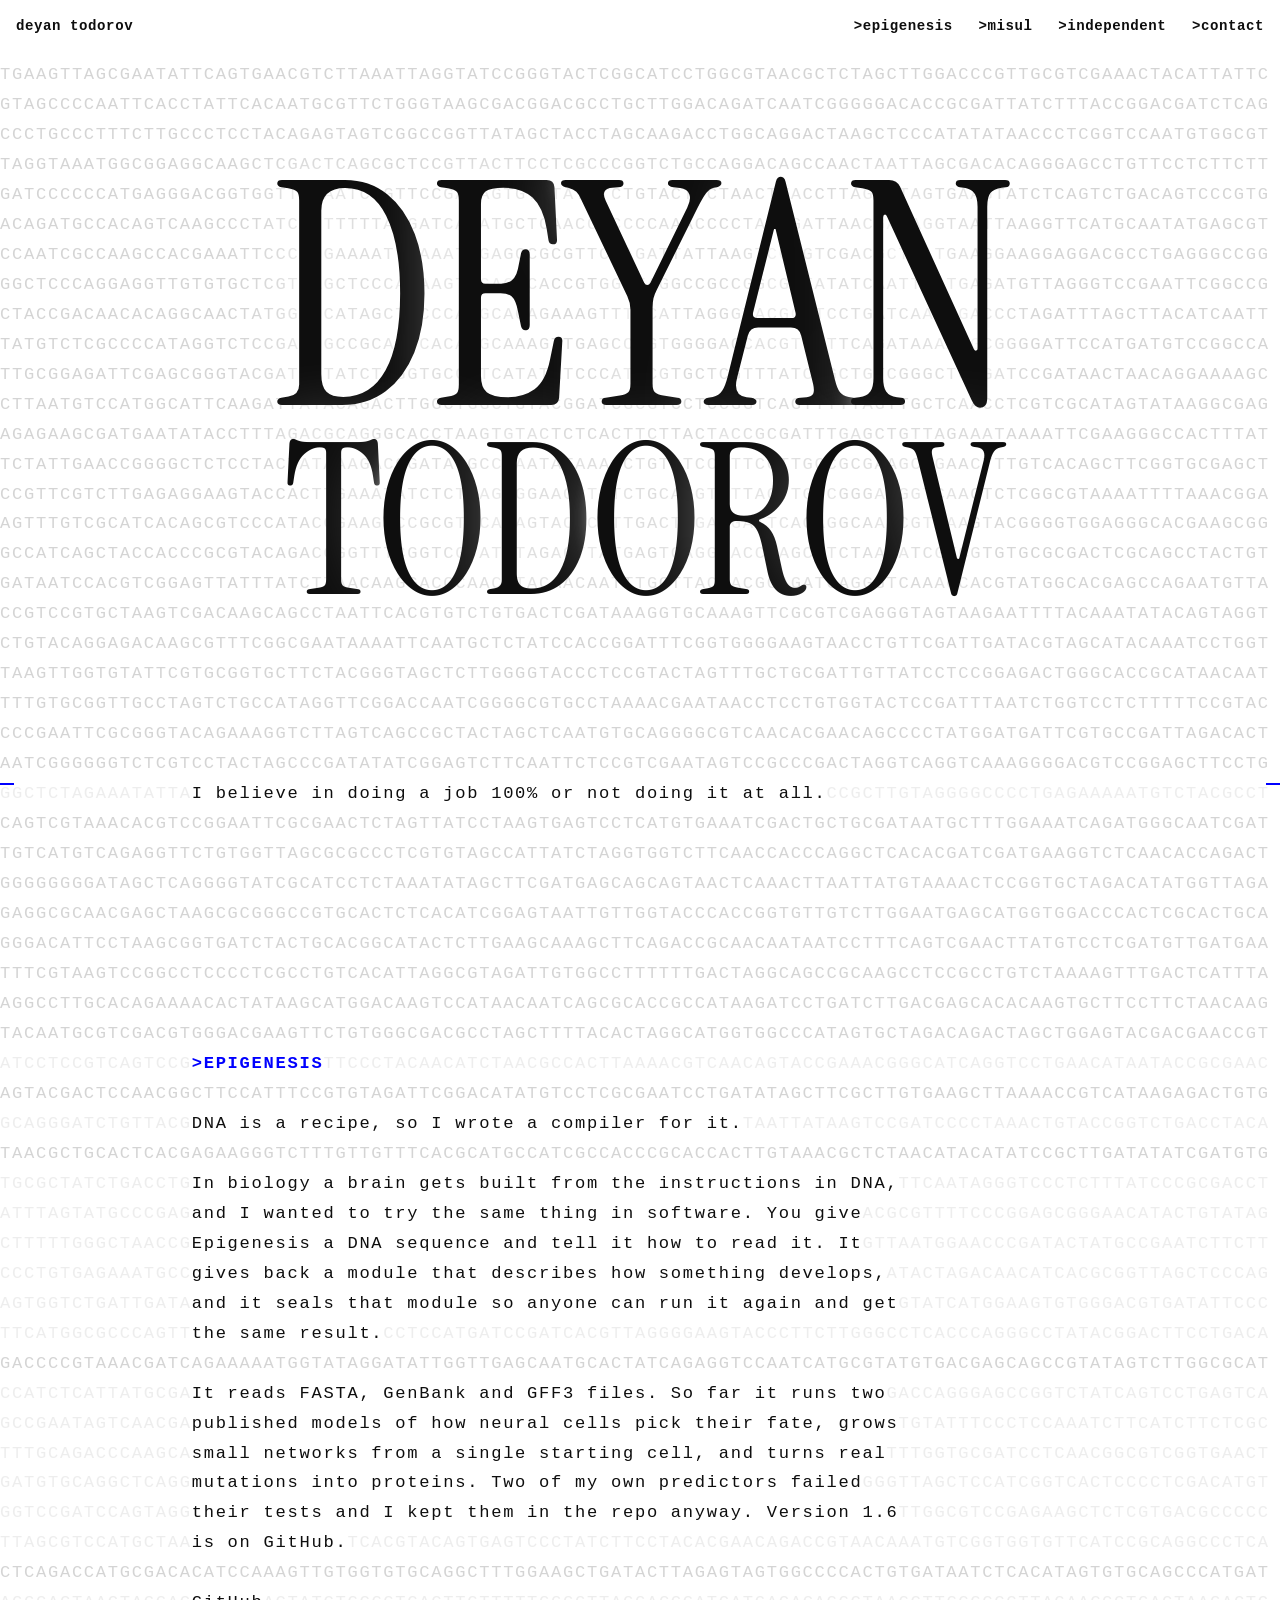
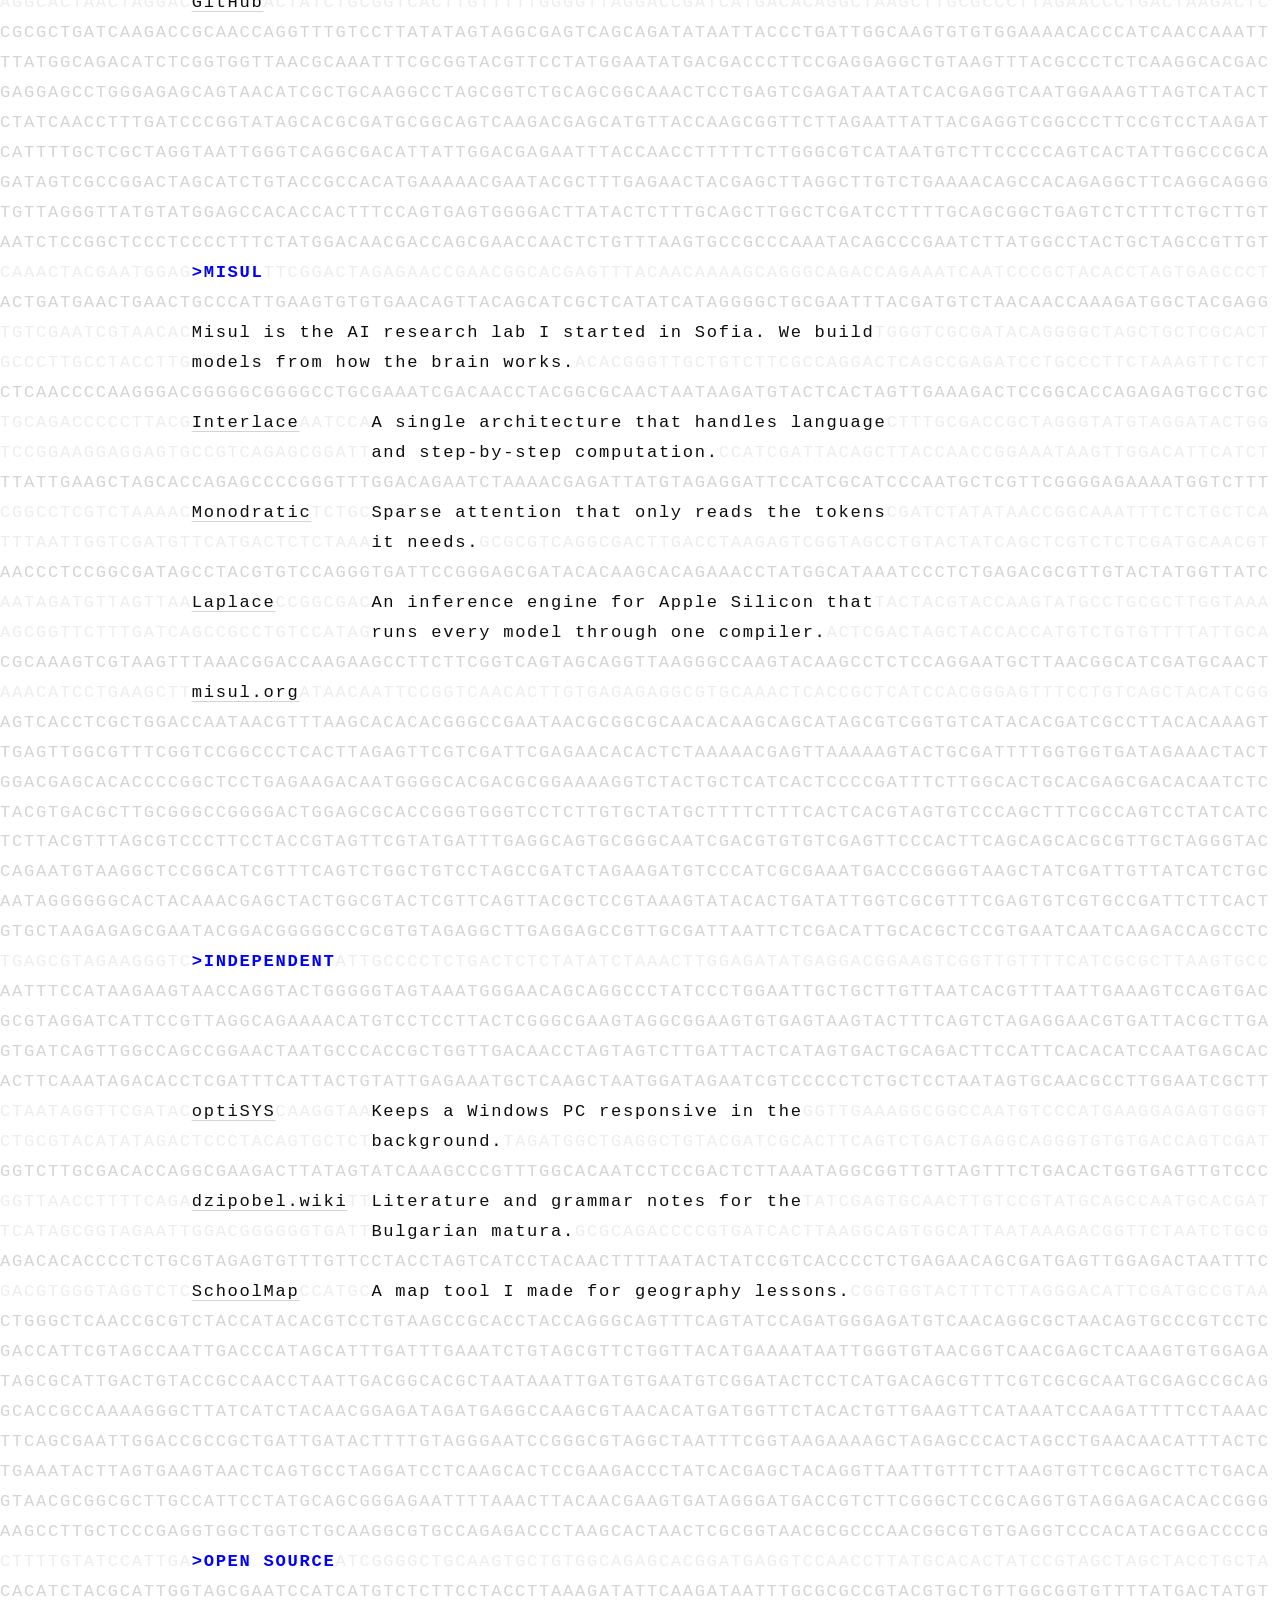
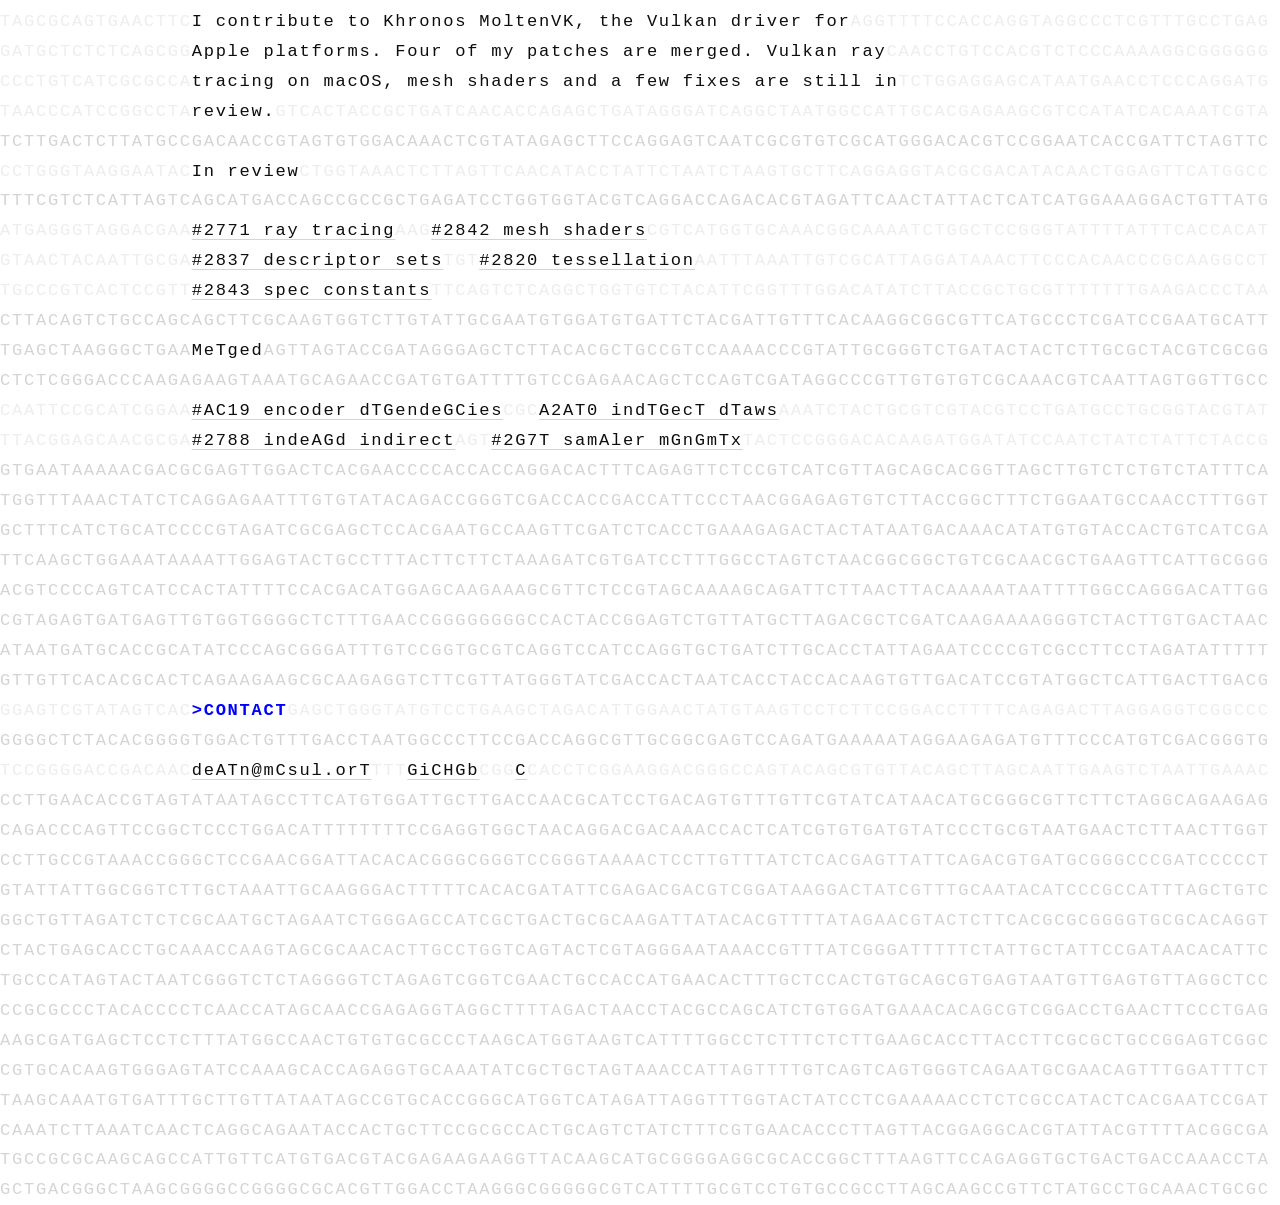
==== index.html @ 4a839017 "Use a strand preview card, title the site Deyan Todorov and steady the top bar. The link preview is " ====
<!DOCTYPE html>
<html lang="en">

<head>
  <meta charset="UTF-8">
  <meta name="viewport" content="width=device-width, initial-scale=1.0">
  <title>Deyan Todorov</title>
  <meta name="description" content="Deyan Todorov. Epigenesis, the Misul lab, patches to Khronos MoltenVK and a few projects of my own.">
  <meta name="author" content="Deyan Todorov">
  <meta name="robots" content="index, follow, max-image-preview:large, max-snippet:-1">
  <link rel="canonical" href="https://dttdrv.xyz/">
  <link rel="alternate" hreflang="en" href="https://dttdrv.xyz/">
  <link rel="alternate" hreflang="bg" href="https://dttdrv.xyz/">
  <link rel="alternate" type="text/plain" href="https://dttdrv.xyz/llms.txt" title="LLM summary">
  <meta name="theme-color" content="#FFFFFF" media="(prefers-color-scheme: light)">
  <meta name="theme-color" content="#101010" media="(prefers-color-scheme: dark)">

  <meta property="og:type" content="website">
  <meta property="og:url" content="https://dttdrv.xyz/">
  <meta property="og:site_name" content="Deyan Todorov">
  <meta property="og:title" content="Deyan Todorov">
  <meta property="og:description" content="Epigenesis, the Misul lab, patches to Khronos MoltenVK and a few projects of my own.">
  <meta property="og:image" content="https://dttdrv.xyz/pictures/preview.png">
  <meta property="og:image:width" content="1200">
  <meta property="og:image:height" content="630">
  <meta property="og:image:alt" content="Deyan Todorov, set in large serif letters over rows of DNA bases">
  <meta property="og:locale" content="en_US">
  <meta property="og:locale:alternate" content="bg_BG">

  <meta name="twitter:card" content="summary_large_image">
  <meta name="twitter:site" content="@dttdrv">
  <meta name="twitter:creator" content="@dttdrv">
  <meta name="twitter:title" content="Deyan Todorov">
  <meta name="twitter:description" content="Epigenesis, the Misul lab, patches to Khronos MoltenVK and a few projects of my own.">
  <meta name="twitter:image" content="https://dttdrv.xyz/pictures/preview.png">

  <link rel="icon" type="image/svg+xml" href="favicon.svg">
  <link rel="preload" href="fonts/instrument-serif-400-normal-latin.woff2" as="font" type="font/woff2" crossorigin>
  <link rel="stylesheet" href="fonts.css">
  <link rel="stylesheet" href="home/home.css">
  <script>document.documentElement.className = 'js';</script>
  <link rel="modulepreload" href="home/main.js">
  <link rel="modulepreload" href="home/strings.js">

  <script type="application/ld+json">
  {
    "@context": "https://schema.org",
    "@graph": [
      {
        "@type": "Person",
        "@id": "https://dttdrv.xyz/#person",
        "name": "Deyan Todorov",
        "url": "https://dttdrv.xyz",
        "image": "https://dttdrv.xyz/pictures/profile.jpg",
        "jobTitle": "Founder & AI Systems Researcher",
        "worksFor": {
          "@type": "ResearchOrganization",
          "@id": "https://misul.org/#organization",
          "name": "Misul",
          "url": "https://misul.org"
        },
        "sameAs": [
          "https://github.com/dttdrv",
          "https://x.com/dttdrv"
        ],
        "knowsAbout": [
          "Artificial Intelligence",
          "Neural Network Architectures",
          "Apple Silicon Optimization",
          "Inference Compilation",
          "Sparse Attention Mechanisms",
          "Vulkan",
          "Metal",
          "Ray Tracing",
          "Systems Engineering",
          "On-Device AI",
          "Developmental Biology Modelling",
          "Compilers"
        ]
      },
      {
        "@type": "ResearchOrganization",
        "@id": "https://misul.org/#organization",
        "name": "Misul",
        "url": "https://misul.org",
        "founder": {
          "@id": "https://dttdrv.xyz/#person"
        },
        "address": {
          "@type": "PostalAddress",
          "addressLocality": "Sofia",
          "addressCountry": "BG"
        },
        "description": "Independent AI research laboratory building machine intelligence from the principles of the brain."
      },
      {
        "@type": "ItemList",
        "@id": "https://dttdrv.xyz/#misul-projects",
        "name": "Misul Research Programs",
        "description": "Core AI research programs and software developed at Misul.",
        "itemListElement": [
          {
            "@type": "ListItem",
            "position": 1,
            "item": {
              "@type": "SoftwareSourceCode",
              "name": "Laplace",
              "description": "Apple Silicon inference engine that compiles declared model operations and tensor storage into native Metal execution.",
              "codeRepository": "https://github.com/MisulOrg/Laplace",
              "programmingLanguage": "C++",
              "author": {
                "@id": "https://dttdrv.xyz/#person"
              }
            }
          },
          {
            "@type": "ListItem",
            "position": 2,
            "item": {
              "@type": "SoftwareSourceCode",
              "name": "Interlace",
              "description": "Shared architecture for language and iterative computation with content-selected attention and gated delta memory.",
              "url": "https://misul.org/Interlace",
              "codeRepository": "https://github.com/MisulOrg/Interlace",
              "programmingLanguage": "Python",
              "author": {
                "@id": "https://dttdrv.xyz/#person"
              }
            }
          },
          {
            "@type": "ListItem",
            "position": 3,
            "item": {
              "@type": "SoftwareSourceCode",
              "name": "Monodratic",
              "description": "Content-routed sparse attention sequence mixer with formal proof bounds and associative recall.",
              "url": "https://misul.org/monodratic/",
              "codeRepository": "https://github.com/MisulOrg/Monodratic",
              "programmingLanguage": "Python",
              "author": {
                "@id": "https://dttdrv.xyz/#person"
              }
            }
          }
        ]
      },
      {
        "@type": "ItemList",
        "@id": "https://dttdrv.xyz/#independent-projects",
        "name": "Independent Projects",
        "description": "Independent research software, systems software and applications developed by Deyan Todorov.",
        "itemListElement": [
          {
            "@type": "ListItem",
            "position": 1,
            "item": {
              "@type": "SoftwareSourceCode",
              "name": "Epigenesis",
              "description": "Universal DNA translation compiler targeting Development Module IR, with experimental consumers for neural mechanisms and developmental construction.",
              "codeRepository": "https://github.com/dttdrv/epigenesis",
              "programmingLanguage": "Python",
              "license": "https://www.apache.org/licenses/LICENSE-2.0",
              "author": {
                "@id": "https://dttdrv.xyz/#person"
              }
            }
          },
          {
            "@type": "ListItem",
            "position": 2,
            "item": {
              "@type": "SoftwareApplication",
              "name": "PhoneCode",
              "description": "On-device Android coding agent that edits local workspaces and connects to chosen model providers without a proxy.",
              "url": "https://dttdrv.xyz/phonecode.html",
              "applicationCategory": "DeveloperApplication",
              "operatingSystem": "Android",
              "author": {
                "@id": "https://dttdrv.xyz/#person"
              }
            }
          },
          {
            "@type": "ListItem",
            "position": 3,
            "item": {
              "@type": "SoftwareApplication",
              "name": "optiSYS",
              "description": "Native Windows system optimizer and low-latency tuning utility.",
              "url": "https://dttdrv.xyz/optisys.html",
              "applicationCategory": "UtilitiesApplication",
              "operatingSystem": "Windows",
              "author": {
                "@id": "https://dttdrv.xyz/#person"
              }
            }
          },
          {
            "@type": "ListItem",
            "position": 4,
            "item": {
              "@type": "WebApplication",
              "name": "dzipobel.wiki",
              "description": "Digital literature and grammar library for the Bulgarian state graduation exam (matura).",
              "url": "https://dzipobel.wiki",
              "applicationCategory": "EducationalApplication",
              "author": {
                "@id": "https://dttdrv.xyz/#person"
              }
            }
          },
          {
            "@type": "ListItem",
            "position": 5,
            "item": {
              "@type": "WebApplication",
              "name": "SchoolMap",
              "description": "Interactive classroom-ready geospatial mapping application.",
              "url": "https://schoolmap.pages.dev",
              "applicationCategory": "EducationalApplication",
              "author": {
                "@id": "https://dttdrv.xyz/#person"
              }
            }
          }
        ]
      },
      {
        "@type": "ItemList",
        "@id": "https://dttdrv.xyz/#open-source",
        "name": "Open Source Contributions",
        "description": "Contributions to Khronos MoltenVK, including a Vulkan ray tracing port to macOS.",
        "itemListElement": [
          {
            "@type": "ListItem",
            "position": 1,
            "item": {
              "@type": "SoftwareSourceCode",
              "name": "MoltenVK",
              "description": "Contributor to Khronos MoltenVK. In-review pull request 2771 ports Vulkan ray tracing to macOS. Merged pull requests 2776, 2788, and 2790.",
              "codeRepository": "https://github.com/KhronosGroup/MoltenVK",
              "programmingLanguage": "Objective-C++",
              "contributor": {
                "@id": "https://dttdrv.xyz/#person"
              }
            }
          }
        ]
      }
    ]
  }
  </script>
</head>

<body>
  <header class="bar">
    <a href="#top">Deyan Todorov</a>
    <nav aria-label="Sections">
      <a href="#epigenesis" data-i18n="nav.epigenesis">Epigenesis</a>
      <a href="#research" data-i18n="nav.research">Misul</a>
      <a href="#projects" data-i18n="nav.projects">Independent</a>
      <a href="#contact" data-i18n="nav.contact">Contact</a>
    </nav>
  </header>

  <main class="strand">
    <section class="hero" id="top">
      <pre class="fill" data-screen="0.86" aria-hidden="true"></pre>
      <h1 class="name"><b data-i18n="name.first">DEYAN</b> <span data-i18n="name.last">TODOROV</span></h1>
    </section>

    <section class="gene">
      <p data-i18n="about.statement">I believe in doing a job 100% or not doing it at all.</p>
    </section>

    <pre class="fill" data-lines="7" aria-hidden="true"></pre>

    <section class="gene" id="epigenesis">
      <h2>Epigenesis</h2>
      <p data-i18n="epigenesis.lead">DNA is a recipe, so I wrote a compiler for it.</p>
      <p data-i18n="epigenesis.vision">In biology a brain gets built from the instructions in DNA, and I wanted to try the same thing in software. You give Epigenesis a DNA sequence and tell it how to read it. It gives back a module that describes how something develops, and it seals that module so anyone can run it again and get the same result.</p>
      <p data-i18n="epigenesis.desc">It reads FASTA, GenBank and GFF3 files. So far it runs two published models of how neural cells pick their fate, grows small networks from a single starting cell, and turns real mutations into proteins. Two of my own predictors failed their tests and I kept them in the repo anyway. Version 1.6 is on GitHub.</p>
      <p class="links"><a href="https://github.com/dttdrv/epigenesis" target="_blank" rel="noopener">GitHub</a></p>
    </section>

    <pre class="fill" data-lines="7" aria-hidden="true"></pre>

    <section class="gene" id="research">
      <h2>Misul</h2>
      <p data-i18n="research.intro">Misul is the AI research lab I started in Sofia. We build models from how the brain works.</p>
      <p class="entry"><a href="https://misul.org/Interlace" target="_blank" rel="noopener">Interlace</a> <span data-i18n="interlace.brief">A single architecture that handles language and step-by-step computation.</span></p>
      <p class="entry"><a href="https://misul.org/monodratic/" target="_blank" rel="noopener">Monodratic</a> <span data-i18n="monodratic.brief">Sparse attention that only reads the tokens it needs.</span></p>
      <p class="entry"><a href="https://github.com/MisulOrg/Laplace" target="_blank" rel="noopener">Laplace</a> <span data-i18n="laplace.brief">An inference engine for Apple Silicon that runs every model through one compiler.</span></p>
      <p class="links"><a href="https://misul.org" target="_blank" rel="noopener">misul.org</a></p>
    </section>

    <pre class="fill" data-lines="7" aria-hidden="true"></pre>

    <section class="gene" id="projects">
      <h2 data-i18n="projects.heading">Independent</h2>
      <p class="entry"><a href="phonecode.html">PhoneCode</a> <span data-i18n="projects.phonecode">A coding agent that runs on your Android phone.</span></p>
      <p class="entry"><a href="optisys.html">optiSYS</a> <span data-i18n="projects.optisys">Keeps a Windows PC responsive in the background.</span></p>
      <p class="entry"><a href="https://dzipobel.wiki" target="_blank" rel="noopener">dzipobel.wiki</a> <span data-i18n="projects.dzipobel">Literature and grammar notes for the Bulgarian matura.</span></p>
      <p class="entry"><a href="https://schoolmap.pages.dev" target="_blank" rel="noopener">SchoolMap</a> <span data-i18n="projects.schoolmap">A map tool I made for geography lessons.</span></p>
    </section>

    <pre class="fill" data-lines="7" aria-hidden="true"></pre>

    <section class="gene" id="opensource">
      <h2 data-i18n="opensource.heading">Open Source</h2>
      <p data-i18n="moltenvk.desc">I contribute to Khronos MoltenVK, the Vulkan driver for Apple platforms. Four of my patches are merged. Vulkan ray tracing on macOS, mesh shaders and a few fixes are still in review.</p>
      <p data-i18n="moltenvk.review">In review</p>
      <p class="links"><a href="https://github.com/KhronosGroup/MoltenVK/pull/2771" target="_blank" rel="noopener">#2771 ray tracing</a> <a href="https://github.com/KhronosGroup/MoltenVK/pull/2842" target="_blank" rel="noopener">#2842 mesh shaders</a> <a href="https://github.com/KhronosGroup/MoltenVK/pull/2837" target="_blank" rel="noopener">#2837 descriptor sets</a> <a href="https://github.com/KhronosGroup/MoltenVK/pull/2820" target="_blank" rel="noopener">#2820 tessellation</a> <a href="https://github.com/KhronosGroup/MoltenVK/pull/2843" target="_blank" rel="noopener">#2843 spec constants</a></p>
      <p data-i18n="moltenvk.merged">Merged</p>
      <p class="links"><a href="https://github.com/KhronosGroup/MoltenVK/pull/2819" target="_blank" rel="noopener">#2819 encoder dependencies</a> <a href="https://github.com/KhronosGroup/MoltenVK/pull/2790" target="_blank" rel="noopener">#2790 indirect draws</a> <a href="https://github.com/KhronosGroup/MoltenVK/pull/2788" target="_blank" rel="noopener">#2788 indexed indirect</a> <a href="https://github.com/KhronosGroup/MoltenVK/pull/2776" target="_blank" rel="noopener">#2776 sampler min/max</a></p>
    </section>

    <pre class="fill" data-lines="7" aria-hidden="true"></pre>

    <section class="gene" id="contact">
      <h2 data-i18n="nav.contact">Contact</h2>
      <p class="links"><a href="mailto:deyan@misul.org">deyan@misul.org</a> <a href="https://github.com/dttdrv" target="_blank" rel="noopener">GitHub</a> <a href="https://x.com/dttdrv" target="_blank" rel="noopener">X</a></p>
    </section>

    <pre class="fill" data-screen="0.4" aria-hidden="true"></pre>
  </main>

  <script type="module" src="home/main.js"></script>
</body>

</html>
---- fonts.css ----
/* Self-hosted fonts (subsetted via Google Fonts unicode-ranges) */
@font-face {
  font-family: 'Instrument Serif';
  font-style: italic;
  font-weight: 400;
  font-display: swap;
  src: url(fonts/instrument-serif-400-italic-latin-ext.woff2) format('woff2');
  unicode-range: U+0100-02BA, U+02BD-02C5, U+02C7-02CC, U+02CE-02D7, U+02DD-02FF, U+0304, U+0308, U+0329, U+1D00-1DBF, U+1E00-1E9F, U+1EF2-1EFF, U+2020, U+20A0-20AB, U+20AD-20C0, U+2113, U+2C60-2C7F, U+A720-A7FF;
}
@font-face {
  font-family: 'Instrument Serif';
  font-style: italic;
  font-weight: 400;
  font-display: swap;
  src: url(fonts/instrument-serif-400-italic-latin.woff2) format('woff2');
  unicode-range: U+0000-00FF, U+0131, U+0152-0153, U+02BB-02BC, U+02C6, U+02DA, U+02DC, U+0304, U+0308, U+0329, U+2000-206F, U+20AC, U+2122, U+2191, U+2193, U+2212, U+2215, U+FEFF, U+FFFD;
}
@font-face {
  font-family: 'Instrument Serif';
  font-style: normal;
  font-weight: 400;
  font-display: swap;
  src: url(fonts/instrument-serif-400-normal-latin-ext.woff2) format('woff2');
  unicode-range: U+0100-02BA, U+02BD-02C5, U+02C7-02CC, U+02CE-02D7, U+02DD-02FF, U+0304, U+0308, U+0329, U+1D00-1DBF, U+1E00-1E9F, U+1EF2-1EFF, U+2020, U+20A0-20AB, U+20AD-20C0, U+2113, U+2C60-2C7F, U+A720-A7FF;
}
@font-face {
  font-family: 'Instrument Serif';
  font-style: normal;
  font-weight: 400;
  font-display: swap;
  src: url(fonts/instrument-serif-400-normal-latin.woff2) format('woff2');
  unicode-range: U+0000-00FF, U+0131, U+0152-0153, U+02BB-02BC, U+02C6, U+02DA, U+02DC, U+0304, U+0308, U+0329, U+2000-206F, U+20AC, U+2122, U+2191, U+2193, U+2212, U+2215, U+FEFF, U+FFFD;
}
@font-face {
  font-family: 'Inter';
  font-style: normal;
  font-weight: 400;
  font-display: swap;
  src: url(fonts/inter-400-normal-cyrillic.woff2) format('woff2');
  unicode-range: U+0301, U+0400-045F, U+0490-0491, U+04B0-04B1, U+2116;
}
@font-face {
  font-family: 'Inter';
  font-style: normal;
  font-weight: 400;
  font-display: swap;
  src: url(fonts/inter-400-normal-latin-ext.woff2) format('woff2');
  unicode-range: U+0100-02BA, U+02BD-02C5, U+02C7-02CC, U+02CE-02D7, U+02DD-02FF, U+0304, U+0308, U+0329, U+1D00-1DBF, U+1E00-1E9F, U+1EF2-1EFF, U+2020, U+20A0-20AB, U+20AD-20C0, U+2113, U+2C60-2C7F, U+A720-A7FF;
}
@font-face {
  font-family: 'Inter';
  font-style: normal;
  font-weight: 400;
  font-display: swap;
  src: url(fonts/inter-400-normal-latin.woff2) format('woff2');
  unicode-range: U+0000-00FF, U+0131, U+0152-0153, U+02BB-02BC, U+02C6, U+02DA, U+02DC, U+0304, U+0308, U+0329, U+2000-206F, U+20AC, U+2122, U+2191, U+2193, U+2212, U+2215, U+FEFF, U+FFFD;
}
@font-face {
  font-family: 'Inter';
  font-style: normal;
  font-weight: 500;
  font-display: swap;
  src: url(fonts/inter-500-normal-cyrillic.woff2) format('woff2');
  unicode-range: U+0301, U+0400-045F, U+0490-0491, U+04B0-04B1, U+2116;
}
@font-face {
  font-family: 'Inter';
  font-style: normal;
  font-weight: 500;
  font-display: swap;
  src: url(fonts/inter-500-normal-latin-ext.woff2) format('woff2');
  unicode-range: U+0100-02BA, U+02BD-02C5, U+02C7-02CC, U+02CE-02D7, U+02DD-02FF, U+0304, U+0308, U+0329, U+1D00-1DBF, U+1E00-1E9F, U+1EF2-1EFF, U+2020, U+20A0-20AB, U+20AD-20C0, U+2113, U+2C60-2C7F, U+A720-A7FF;
}
@font-face {
  font-family: 'Inter';
  font-style: normal;
  font-weight: 500;
  font-display: swap;
  src: url(fonts/inter-500-normal-latin.woff2) format('woff2');
  unicode-range: U+0000-00FF, U+0131, U+0152-0153, U+02BB-02BC, U+02C6, U+02DA, U+02DC, U+0304, U+0308, U+0329, U+2000-206F, U+20AC, U+2122, U+2191, U+2193, U+2212, U+2215, U+FEFF, U+FFFD;
}
@font-face {
  font-family: 'Inter';
  font-style: normal;
  font-weight: 600;
  font-display: swap;
  src: url(fonts/inter-600-normal-cyrillic.woff2) format('woff2');
  unicode-range: U+0301, U+0400-045F, U+0490-0491, U+04B0-04B1, U+2116;
}
@font-face {
  font-family: 'Inter';
  font-style: normal;
  font-weight: 600;
  font-display: swap;
  src: url(fonts/inter-600-normal-latin-ext.woff2) format('woff2');
  unicode-range: U+0100-02BA, U+02BD-02C5, U+02C7-02CC, U+02CE-02D7, U+02DD-02FF, U+0304, U+0308, U+0329, U+1D00-1DBF, U+1E00-1E9F, U+1EF2-1EFF, U+2020, U+20A0-20AB, U+20AD-20C0, U+2113, U+2C60-2C7F, U+A720-A7FF;
}
@font-face {
  font-family: 'Inter';
  font-style: normal;
  font-weight: 600;
  font-display: swap;
  src: url(fonts/inter-600-normal-latin.woff2) format('woff2');
  unicode-range: U+0000-00FF, U+0131, U+0152-0153, U+02BB-02BC, U+02C6, U+02DA, U+02DC, U+0304, U+0308, U+0329, U+2000-206F, U+20AC, U+2122, U+2191, U+2193, U+2212, U+2215, U+FEFF, U+FFFD;
}
---- home/home.css ----
:root {
  color-scheme: light dark;
  --paper: #FFFFFF;
  --ink: #0E0E0E;
  --muted: #767676;
  --base: rgb(0 0 0 / 0.17);
  --accent: #0000FF;

  --display: 'Instrument Serif', Georgia, serif;
  --mono: ui-monospace, 'SF Mono', SFMono-Regular, Menlo, Consolas, 'Liberation Mono', monospace;
  --ease: cubic-bezier(0.16, 1, 0.3, 1);
  /* one letter size for the whole strand; every measure on the page is a multiple of it */
  --size: clamp(14px, 0.4vw + 12px, 18px);
  --read-at: 87%;
}

@media (prefers-color-scheme: dark) {
  :root {
    --paper: #101010;
    --ink: #F5F5F5;
    --muted: #8A8A8A;
    --base: rgb(255 255 255 / 0.17);
    --accent: #4D79FF;
  }
}

*, *::before, *::after { box-sizing: border-box; margin: 0; padding: 0; }

html { background: var(--paper); scroll-behavior: smooth; -webkit-text-size-adjust: 100%; }

body {
  font: 500 var(--size)/1.75 var(--mono);
  letter-spacing: 0.1em;
  color: var(--ink);
  overflow-x: hidden;
  -webkit-font-smoothing: antialiased;
  font-synthesis: none;
  font-variant-ligatures: none;
}

a { color: inherit; text-decoration: none; }
h1, h2 { font: inherit; }
:focus-visible { outline: 2px solid var(--accent); outline-offset: 2px; }

/* the reading height: two small marks at the edges of the screen */
body::after {
  content: '';
  position: fixed;
  inset: var(--read-at) 0 auto;
  height: 2px;
  background: linear-gradient(90deg, var(--accent) 0 0.9rem, transparent 0.9rem calc(100% - 0.9rem), var(--accent) calc(100% - 0.9rem));
  pointer-events: none;
}

/* === Top bar === */
.bar {
  position: fixed;
  inset: 0 0 auto;
  z-index: 10;
  display: flex;
  justify-content: space-between;
  gap: 1rem;
  padding: 0.9rem 1rem;
  font-size: 0.88rem;
  font-weight: 600;
  letter-spacing: 0.04em;
  text-transform: lowercase;
  white-space: nowrap;
  background: var(--paper);
}
.bar nav { display: flex; gap: clamp(0.7rem, 2.2vw, 1.6rem); overflow-x: auto; scrollbar-width: none; }
.bar a { color: var(--ink); transition: color 150ms; }
.bar a:hover { color: var(--accent); }
.bar nav a::before { content: '>'; }

/* === The strand === */
.fill, .row { white-space: pre; overflow: hidden; }
.fill { font: inherit; color: var(--base); }
.row { display: block; }
.b { color: var(--base); }
.g { color: var(--ink); transition: color 300ms; }
.row:not(.read) .g { color: var(--base); }
/* once a line is read, the strand around it steps back so the words stand clear */
.row.read .b { opacity: 0.4; transition: opacity 400ms; }
.n { font-weight: 700; }
.t { font-weight: 700; color: var(--accent); }
a.g { text-decoration: underline; text-decoration-color: var(--base); text-underline-offset: 0.25em; transition: color 150ms, text-decoration-color 150ms; }
.read a.g:hover { color: var(--accent); text-decoration-color: var(--accent); }
.row:not(.read) a.g { text-decoration: none; }
.sr { position: absolute; width: 1px; height: 1px; overflow: hidden; clip-path: inset(50%); white-space: nowrap; }

/* before the script runs, and without it, the text is simply readable */
.gene > :is(h2, p):not(:has(.row)), .gene figcaption:not(:has(.row)) { padding: 0.8em 1rem; max-width: 64ch; white-space: normal; letter-spacing: 0.02em; }

/* === Hero: the name in its own type, laid over the strand === */
.hero { position: relative; }
.name {
  position: absolute;
  inset: 0;
  display: grid;
  place-content: center;
  text-align: center;
  font: 400 clamp(4.2rem, 16.5vw, 19.5rem)/0.85 var(--display);
  letter-spacing: -0.03em;
  user-select: none;
  pointer-events: none;
  text-shadow: 0 0 0.35em var(--paper), 0 0 0.1em var(--paper);
}
.name b { display: block; font-weight: 400; font-size: 1.48em; }
/* a one-word name, such as a project's, takes the size of the larger line */
.name:not(:has(b)) { font-size: clamp(4.4rem, 19vw, 24rem); }
/* a letter still passing through bases; its width is already the real letter's */
.letter { display: inline-block; text-align: center; transition: color 200ms; }
.letter.unread { color: var(--base); }

/* === Figures set in the strand === */
.gene figure { display: block; }

/* === Leaving a page: what is not strand fades while the strand recomputes === */
.name { transition: opacity 180ms; }
.leaving .name { opacity: 0; }

@media (max-width: 520px) {
  /* the name is already the whole first screen */
  .bar > a { display: none; }
  .bar { font-size: 0.8rem; letter-spacing: 0; }
  .bar nav { width: 100%; justify-content: space-between; gap: 0.5rem; }
}

@media (prefers-reduced-motion: reduce) {
  html { scroll-behavior: auto; }
  * { transition: none !important; }
}

@media print {
  .bar, .fill, .b, body::after { display: none; }
  .name { position: static; }
}
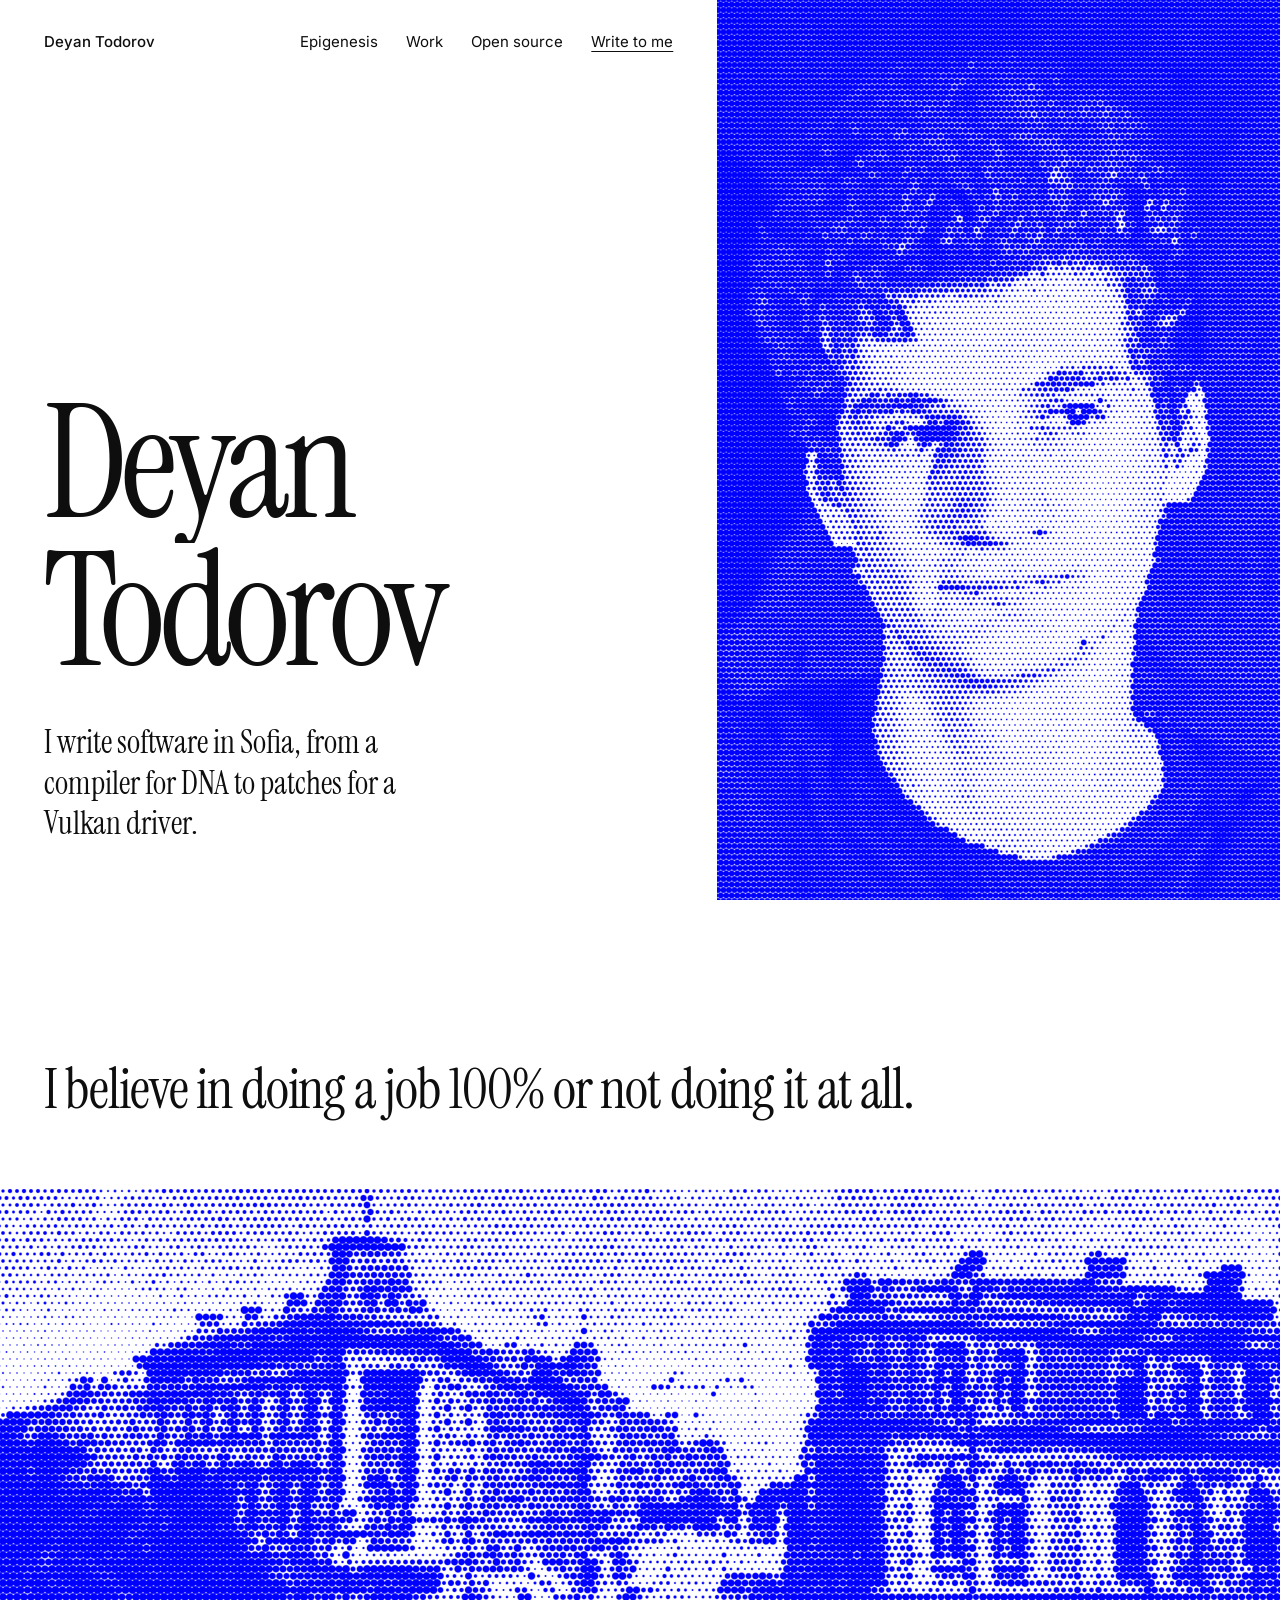
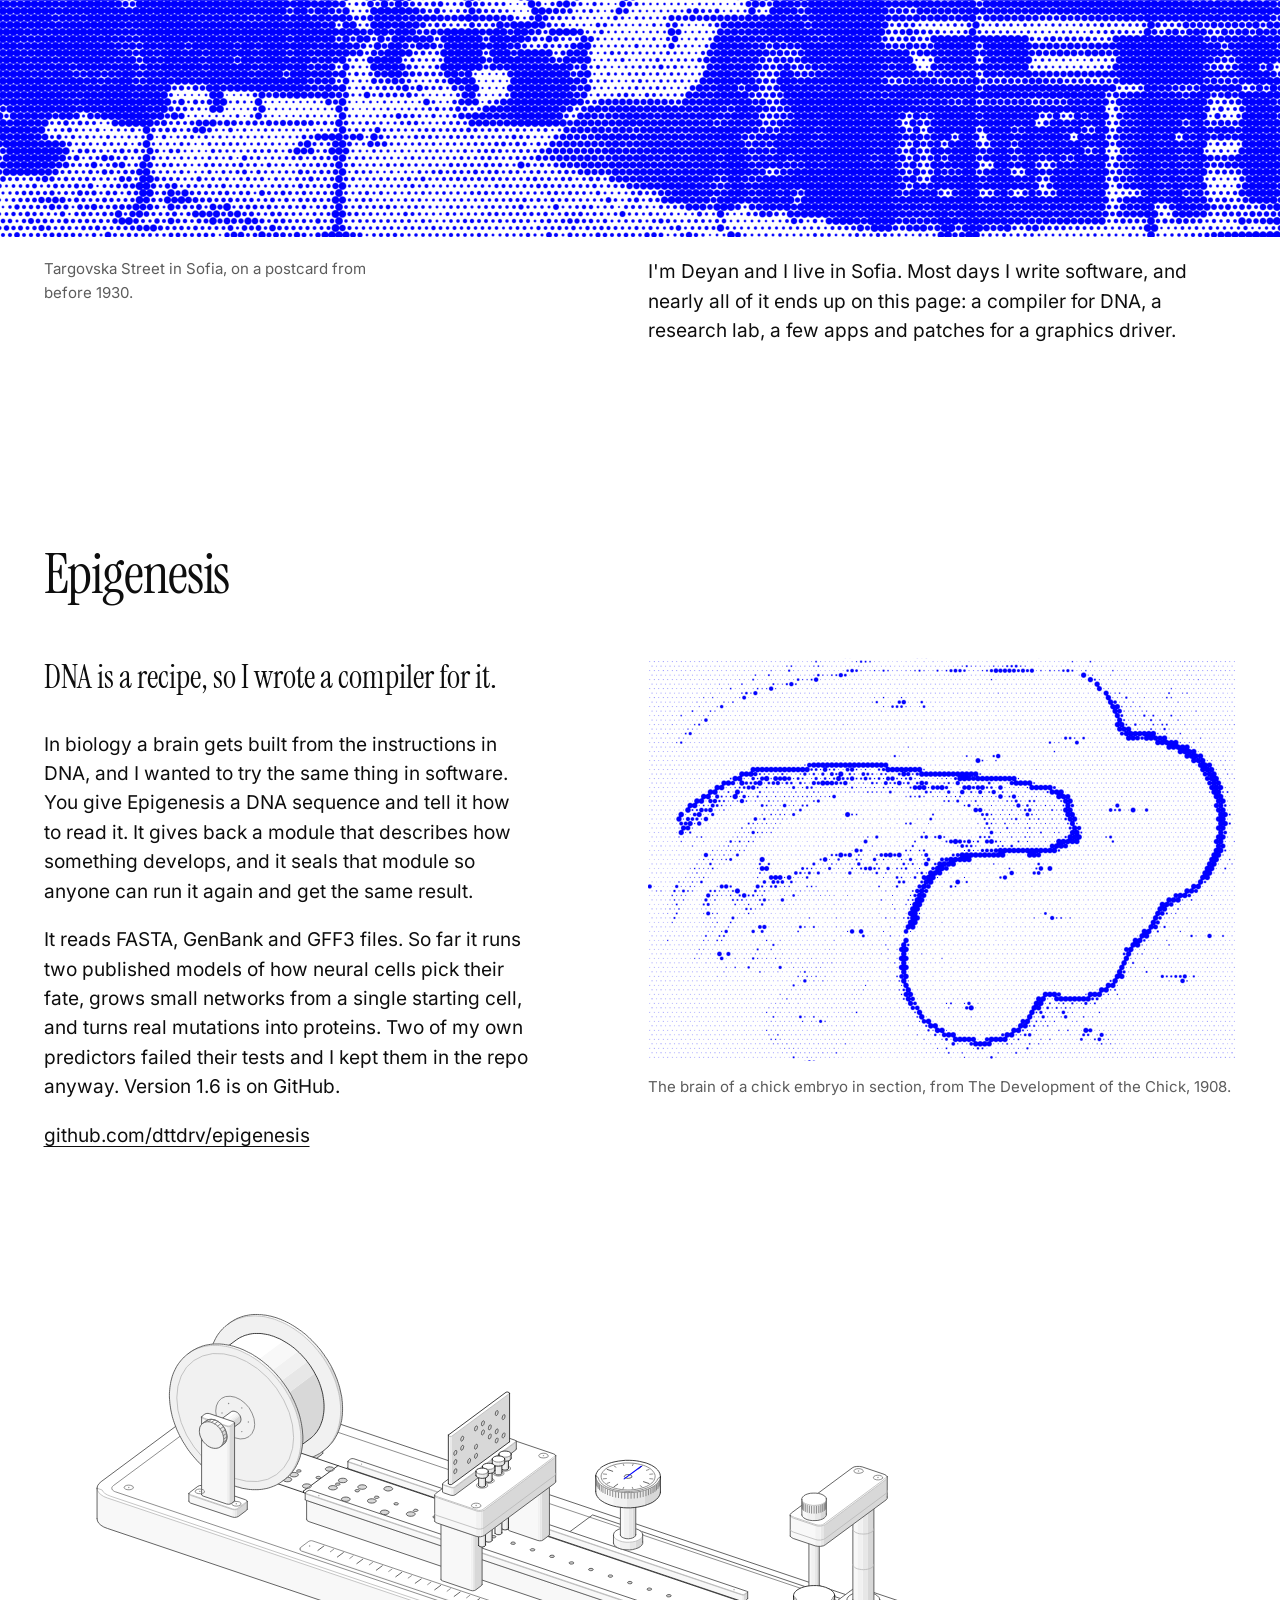
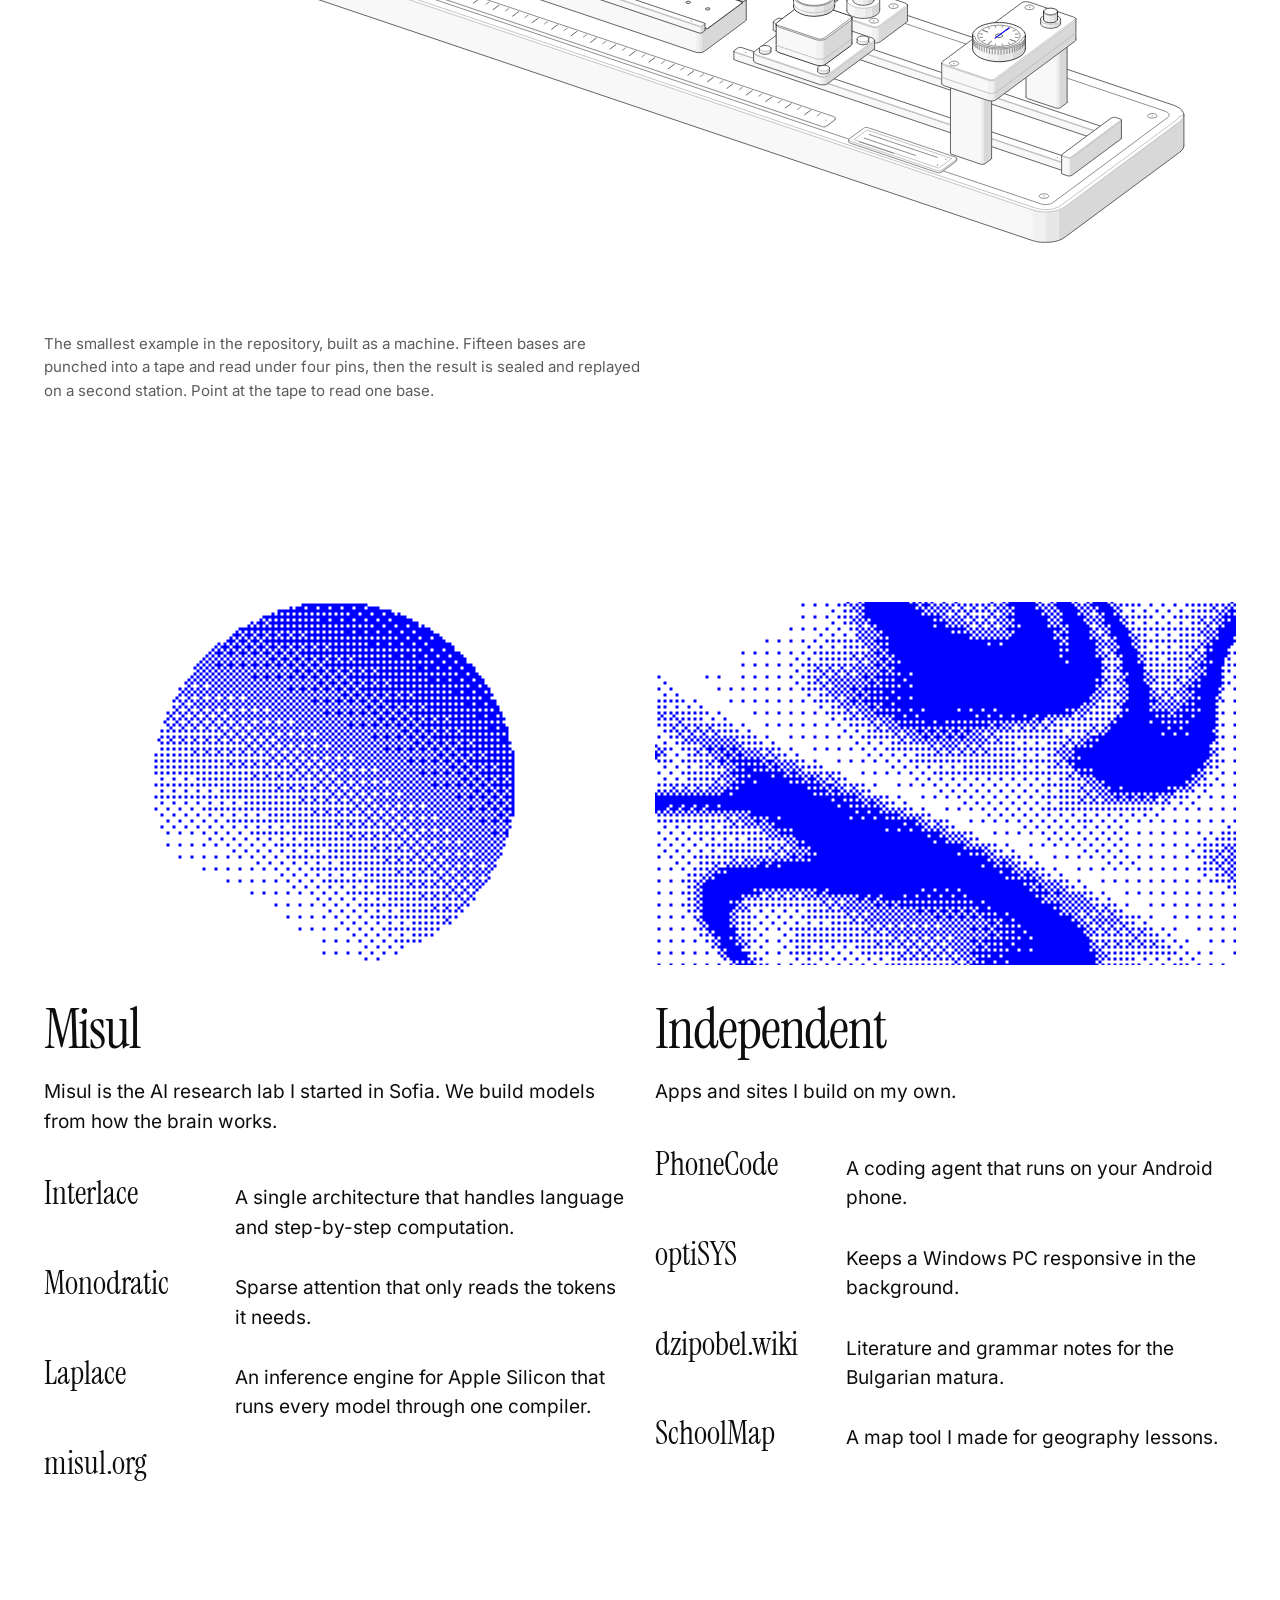
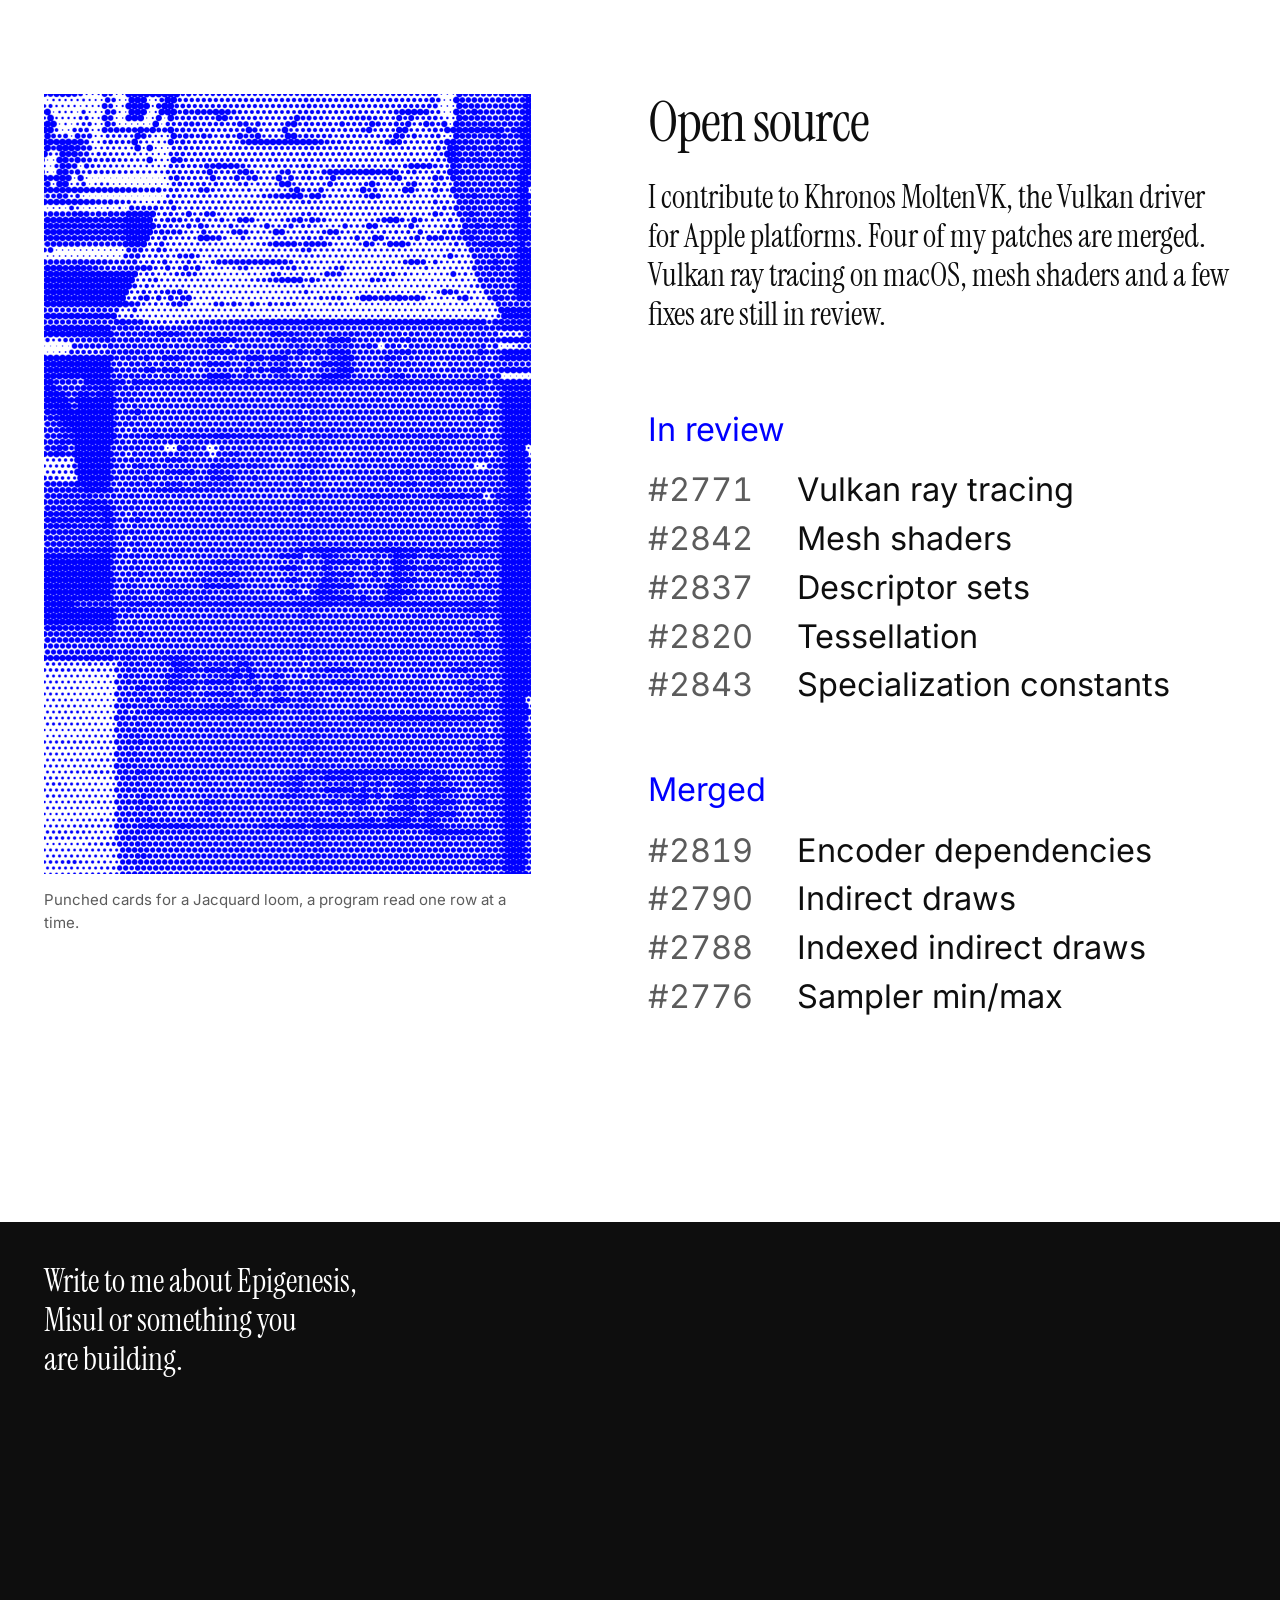
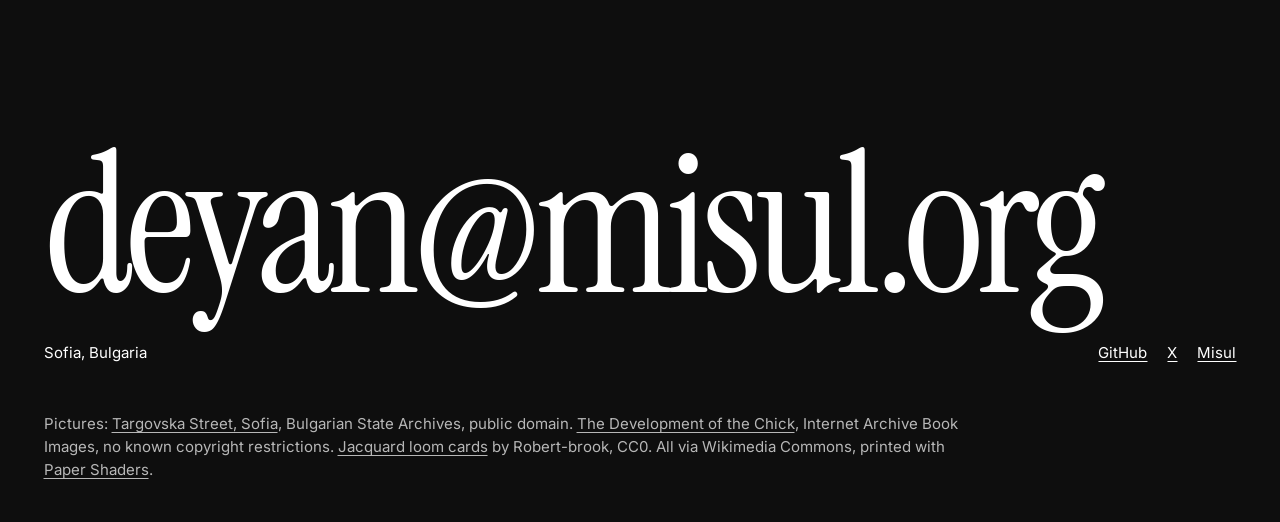
==== commit 26164414: "Redesign the site around the name, a printed portrait and pictures used large. Photographs and archi" ====
--- a/index.html
+++ b/index.html
@@ -23,7 +23,7 @@
   <meta property="og:image" content="https://dttdrv.xyz/pictures/preview.png">
   <meta property="og:image:width" content="1200">
   <meta property="og:image:height" content="630">
-  <meta property="og:image:alt" content="Deyan Todorov, set in large serif letters over rows of DNA bases">
+  <meta property="og:image:alt" content="Deyan Todorov in large serif letters, with one line about the work beside it">
   <meta property="og:locale" content="en_US">
   <meta property="og:locale:alternate" content="bg_BG">
 
@@ -254,77 +254,115 @@
 </head>
 
 <body>
-  <header class="bar">
-    <a href="#top">Deyan Todorov</a>
+  <header class="top">
+    <a class="mark" href="#top">Deyan Todorov</a>
     <nav aria-label="Sections">
       <a href="#epigenesis" data-i18n="nav.epigenesis">Epigenesis</a>
-      <a href="#research" data-i18n="nav.research">Misul</a>
-      <a href="#projects" data-i18n="nav.projects">Independent</a>
-      <a href="#contact" data-i18n="nav.contact">Contact</a>
+      <a href="#work" data-i18n="nav.work">Work</a>
+      <a href="#opensource" data-i18n="nav.opensource">Open source</a>
     </nav>
+    <a class="button" href="mailto:deyan@misul.org" data-i18n="action.write">Write to me</a>
   </header>
 
-  <main class="strand">
+  <main>
     <section class="hero" id="top">
-      <pre class="fill" data-screen="0.86" aria-hidden="true"></pre>
-      <h1 class="name"><b data-i18n="name.first">DEYAN</b> <span data-i18n="name.last">TODOROV</span></h1>
-    </section>
-
-    <section class="gene">
-      <p data-i18n="about.statement">I believe in doing a job 100% or not doing it at all.</p>
-    </section>
-
-    <pre class="fill" data-lines="7" aria-hidden="true"></pre>
-
-    <section class="gene" id="epigenesis">
-      <h2>Epigenesis</h2>
-      <p data-i18n="epigenesis.lead">DNA is a recipe, so I wrote a compiler for it.</p>
-      <p data-i18n="epigenesis.vision">In biology a brain gets built from the instructions in DNA, and I wanted to try the same thing in software. You give Epigenesis a DNA sequence and tell it how to read it. It gives back a module that describes how something develops, and it seals that module so anyone can run it again and get the same result.</p>
-      <p data-i18n="epigenesis.desc">It reads FASTA, GenBank and GFF3 files. So far it runs two published models of how neural cells pick their fate, grows small networks from a single starting cell, and turns real mutations into proteins. Two of my own predictors failed their tests and I kept them in the repo anyway. Version 1.6 is on GitHub.</p>
-      <p class="links"><a href="https://github.com/dttdrv/epigenesis" target="_blank" rel="noopener">GitHub</a></p>
-    </section>
-
-    <pre class="fill" data-lines="7" aria-hidden="true"></pre>
-
-    <section class="gene" id="research">
-      <h2>Misul</h2>
-      <p data-i18n="research.intro">Misul is the AI research lab I started in Sofia. We build models from how the brain works.</p>
-      <p class="entry"><a href="https://misul.org/Interlace" target="_blank" rel="noopener">Interlace</a> <span data-i18n="interlace.brief">A single architecture that handles language and step-by-step computation.</span></p>
-      <p class="entry"><a href="https://misul.org/monodratic/" target="_blank" rel="noopener">Monodratic</a> <span data-i18n="monodratic.brief">Sparse attention that only reads the tokens it needs.</span></p>
-      <p class="entry"><a href="https://github.com/MisulOrg/Laplace" target="_blank" rel="noopener">Laplace</a> <span data-i18n="laplace.brief">An inference engine for Apple Silicon that runs every model through one compiler.</span></p>
-      <p class="links"><a href="https://misul.org" target="_blank" rel="noopener">misul.org</a></p>
-    </section>
-
-    <pre class="fill" data-lines="7" aria-hidden="true"></pre>
-
-    <section class="gene" id="projects">
-      <h2 data-i18n="projects.heading">Independent</h2>
-      <p class="entry"><a href="phonecode.html">PhoneCode</a> <span data-i18n="projects.phonecode">A coding agent that runs on your Android phone.</span></p>
-      <p class="entry"><a href="optisys.html">optiSYS</a> <span data-i18n="projects.optisys">Keeps a Windows PC responsive in the background.</span></p>
-      <p class="entry"><a href="https://dzipobel.wiki" target="_blank" rel="noopener">dzipobel.wiki</a> <span data-i18n="projects.dzipobel">Literature and grammar notes for the Bulgarian matura.</span></p>
-      <p class="entry"><a href="https://schoolmap.pages.dev" target="_blank" rel="noopener">SchoolMap</a> <span data-i18n="projects.schoolmap">A map tool I made for geography lessons.</span></p>
-    </section>
-
-    <pre class="fill" data-lines="7" aria-hidden="true"></pre>
-
-    <section class="gene" id="opensource">
-      <h2 data-i18n="opensource.heading">Open Source</h2>
-      <p data-i18n="moltenvk.desc">I contribute to Khronos MoltenVK, the Vulkan driver for Apple platforms. Four of my patches are merged. Vulkan ray tracing on macOS, mesh shaders and a few fixes are still in review.</p>
-      <p data-i18n="moltenvk.review">In review</p>
-      <p class="links"><a href="https://github.com/KhronosGroup/MoltenVK/pull/2771" target="_blank" rel="noopener">#2771 ray tracing</a> <a href="https://github.com/KhronosGroup/MoltenVK/pull/2842" target="_blank" rel="noopener">#2842 mesh shaders</a> <a href="https://github.com/KhronosGroup/MoltenVK/pull/2837" target="_blank" rel="noopener">#2837 descriptor sets</a> <a href="https://github.com/KhronosGroup/MoltenVK/pull/2820" target="_blank" rel="noopener">#2820 tessellation</a> <a href="https://github.com/KhronosGroup/MoltenVK/pull/2843" target="_blank" rel="noopener">#2843 spec constants</a></p>
-      <p data-i18n="moltenvk.merged">Merged</p>
-      <p class="links"><a href="https://github.com/KhronosGroup/MoltenVK/pull/2819" target="_blank" rel="noopener">#2819 encoder dependencies</a> <a href="https://github.com/KhronosGroup/MoltenVK/pull/2790" target="_blank" rel="noopener">#2790 indirect draws</a> <a href="https://github.com/KhronosGroup/MoltenVK/pull/2788" target="_blank" rel="noopener">#2788 indexed indirect</a> <a href="https://github.com/KhronosGroup/MoltenVK/pull/2776" target="_blank" rel="noopener">#2776 sampler min/max</a></p>
-    </section>
-
-    <pre class="fill" data-lines="7" aria-hidden="true"></pre>
-
-    <section class="gene" id="contact">
-      <h2 data-i18n="nav.contact">Contact</h2>
-      <p class="links"><a href="mailto:deyan@misul.org">deyan@misul.org</a> <a href="https://github.com/dttdrv" target="_blank" rel="noopener">GitHub</a> <a href="https://x.com/dttdrv" target="_blank" rel="noopener">X</a></p>
-    </section>
-
-    <pre class="fill" data-screen="0.4" aria-hidden="true"></pre>
+      <div class="title">
+        <h1 class="name"><span class="line"><span data-i18n="name.first">Deyan</span></span> <span class="line"><span data-i18n="name.last">Todorov</span></span></h1>
+        <p class="hero-line" data-i18n="hero.line">I write software in Sofia, from a compiler for DNA to patches for a Vulkan driver.</p>
+      </div>
+      <figure class="cover">
+        <div class="print" data-shader="halftone" data-pitch="11"><img src="pictures/profile.jpg" width="1080" height="1176" alt="Deyan Todorov, looking slightly to the side against a dark backdrop" fetchpriority="high"></div>
+      </figure>
+    </section>
+
+    <section class="about" aria-label="About me">
+      <p class="statement" data-i18n="about.statement" data-reveal>I believe in doing a job 100% or not doing it at all.</p>
+      <figure class="band">
+        <div class="print" data-shader="halftone" data-pitch="14"><img src="assets/basa-1577k-1-61-12-sofia-bulgaria.jpg" width="1620" height="983" alt="A tram on Targovska Street in Sofia, between corner buildings with shops on the ground floor" loading="lazy" decoding="async"></div>
+      </figure>
+      <div class="under" data-reveal>
+        <p class="note" data-i18n="about.sofia">Targovska Street in Sofia, on a postcard from before 1930.</p>
+        <p data-i18n="about.me">I'm Deyan and I live in Sofia. Most days I write software, and nearly all of it ends up on this page: a compiler for DNA, a research lab, a few apps and patches for a graphics driver.</p>
+      </div>
+    </section>
+
+    <section class="showcase" id="epigenesis">
+      <h2 data-reveal>Epigenesis</h2>
+      <div class="copy" data-reveal>
+        <p class="lead" data-i18n="epigenesis.lead">DNA is a recipe, so I wrote a compiler for it.</p>
+        <p data-i18n="epigenesis.vision">In biology a brain gets built from the instructions in DNA, and I wanted to try the same thing in software. You give Epigenesis a DNA sequence and tell it how to read it. It gives back a module that describes how something develops, and it seals that module so anyone can run it again and get the same result.</p>
+        <p data-i18n="epigenesis.desc">It reads FASTA, GenBank and GFF3 files. So far it runs two published models of how neural cells pick their fate, grows small networks from a single starting cell, and turns real mutations into proteins. Two of my own predictors failed their tests and I kept them in the repo anyway. Version 1.6 is on GitHub.</p>
+        <p><a href="https://github.com/dttdrv/epigenesis" target="_blank" rel="noopener">github.com/dttdrv/epigenesis</a></p>
+      </div>
+      <figure class="specimen" data-reveal>
+        <div class="print" data-shader="halftone" data-pitch="9" data-contrast="0.62" data-drawing><img src="assets/the-development-of-the-chick-an-introduction.jpg" width="1920" height="1316" alt="An engraved section through the head of a chick embryo, with the parts of its developing brain labelled" loading="lazy" decoding="async"></div>
+        <figcaption data-i18n="epigenesis.plate">The brain of a chick embryo in section, from The Development of the Chick, 1908.</figcaption>
+      </figure>
+      <figure class="machine" data-machine data-reveal>
+        <div class="stage" tabindex="0"></div>
+        <figcaption data-i18n="epigenesis.figure">The smallest example in the repository, built as a machine. Fifteen bases are punched into a tape and read under four pins, then the result is sealed and replayed on a second station. Point at the tape to read one base.</figcaption>
+      </figure>
+    </section>
+
+    <section class="ledger" id="work">
+      <div class="group" id="research" data-reveal>
+        <div class="print" data-shader="dither" data-shape="sphere" aria-hidden="true"></div>
+        <h2>Misul</h2>
+        <p class="intro" data-i18n="research.intro">Misul is the AI research lab I started in Sofia. We build models from how the brain works.</p>
+        <ul>
+          <li><a href="https://misul.org/Interlace" target="_blank" rel="noopener">Interlace</a><span data-i18n="interlace.brief">A single architecture that handles language and step-by-step computation.</span></li>
+          <li><a href="https://misul.org/monodratic/" target="_blank" rel="noopener">Monodratic</a><span data-i18n="monodratic.brief">Sparse attention that only reads the tokens it needs.</span></li>
+          <li><a href="https://github.com/MisulOrg/Laplace" target="_blank" rel="noopener">Laplace</a><span data-i18n="laplace.brief">An inference engine for Apple Silicon that runs every model through one compiler.</span></li>
+          <li><a href="https://misul.org" target="_blank" rel="noopener">misul.org</a><span></span></li>
+        </ul>
+      </div>
+      <div class="group" id="projects" data-reveal>
+        <div class="print" data-shader="dither" data-shape="warp" aria-hidden="true"></div>
+        <h2 data-i18n="projects.heading">Independent</h2>
+        <p class="intro" data-i18n="projects.intro">Apps and sites I build on my own.</p>
+        <ul>
+          <li><a href="phonecode.html">PhoneCode</a><span data-i18n="projects.phonecode">A coding agent that runs on your Android phone.</span></li>
+          <li><a href="optisys.html">optiSYS</a><span data-i18n="projects.optisys">Keeps a Windows PC responsive in the background.</span></li>
+          <li><a href="https://dzipobel.wiki" target="_blank" rel="noopener">dzipobel.wiki</a><span data-i18n="projects.dzipobel">Literature and grammar notes for the Bulgarian matura.</span></li>
+          <li><a href="https://schoolmap.pages.dev" target="_blank" rel="noopener">SchoolMap</a><span data-i18n="projects.schoolmap">A map tool I made for geography lessons.</span></li>
+        </ul>
+      </div>
+    </section>
+
+    <section class="lineup" id="opensource">
+      <figure class="tall">
+        <div class="print" data-shader="halftone" data-pitch="12"><img src="assets/jacquard-loom-cards.jpg" width="1536" height="2048" alt="A chain of punched cards for a Jacquard loom, laced together and running over the machine" loading="lazy" decoding="async"></div>
+        <figcaption data-i18n="opensource.plate">Punched cards for a Jacquard loom, a program read one row at a time.</figcaption>
+      </figure>
+      <div class="side" data-reveal>
+        <h2 data-i18n="opensource.heading">Open source</h2>
+        <p class="lead" data-i18n="moltenvk.desc">I contribute to Khronos MoltenVK, the Vulkan driver for Apple platforms. Four of my patches are merged. Vulkan ray tracing on macOS, mesh shaders and a few fixes are still in review.</p>
+        <div class="table">
+          <h3 data-i18n="moltenvk.review">In review</h3>
+          <a href="https://github.com/KhronosGroup/MoltenVK/pull/2771" target="_blank" rel="noopener"><span>#2771</span><span>Vulkan ray tracing</span></a>
+          <a href="https://github.com/KhronosGroup/MoltenVK/pull/2842" target="_blank" rel="noopener"><span>#2842</span><span>Mesh shaders</span></a>
+          <a href="https://github.com/KhronosGroup/MoltenVK/pull/2837" target="_blank" rel="noopener"><span>#2837</span><span>Descriptor sets</span></a>
+          <a href="https://github.com/KhronosGroup/MoltenVK/pull/2820" target="_blank" rel="noopener"><span>#2820</span><span>Tessellation</span></a>
+          <a href="https://github.com/KhronosGroup/MoltenVK/pull/2843" target="_blank" rel="noopener"><span>#2843</span><span>Specialization constants</span></a>
+          <h3 data-i18n="moltenvk.merged">Merged</h3>
+          <a href="https://github.com/KhronosGroup/MoltenVK/pull/2819" target="_blank" rel="noopener"><span>#2819</span><span>Encoder dependencies</span></a>
+          <a href="https://github.com/KhronosGroup/MoltenVK/pull/2790" target="_blank" rel="noopener"><span>#2790</span><span>Indirect draws</span></a>
+          <a href="https://github.com/KhronosGroup/MoltenVK/pull/2788" target="_blank" rel="noopener"><span>#2788</span><span>Indexed indirect draws</span></a>
+          <a href="https://github.com/KhronosGroup/MoltenVK/pull/2776" target="_blank" rel="noopener"><span>#2776</span><span>Sampler min/max</span></a>
+        </div>
+      </div>
+    </section>
   </main>
+
+  <footer class="close" id="contact">
+    <p class="ask" data-i18n="contact.line">Write to me about Epigenesis, Misul or something you are building.</p>
+    <a class="email" href="mailto:deyan@misul.org">deyan@misul.org</a>
+    <div class="corners">
+      <span data-i18n="contact.place">Sofia, Bulgaria</span>
+      <span><a href="https://github.com/dttdrv" target="_blank" rel="noopener">GitHub</a> <a href="https://x.com/dttdrv" target="_blank" rel="noopener">X</a> <a href="https://misul.org" target="_blank" rel="noopener">Misul</a></span>
+    </div>
+    <p class="credits">Pictures: <a href="https://commons.wikimedia.org/wiki/File:BASA-1577K-1-61-12-Sofia,_Bulgaria.JPG" target="_blank" rel="noopener">Targovska Street, Sofia</a>, Bulgarian State Archives, public domain. <a href="https://commons.wikimedia.org/wiki/File:The_development_of_the_chick;_an_introduction_to_embryology_(1908)_(20703166960).jpg" target="_blank" rel="noopener">The Development of the Chick</a>, Internet Archive Book Images, no known copyright restrictions. <a href="https://commons.wikimedia.org/wiki/File:Jacquard_loom_cards.jpg" target="_blank" rel="noopener">Jacquard loom cards</a> by Robert-brook, CC0. All via Wikimedia Commons, printed with <a href="https://shaders.paper.design" target="_blank" rel="noopener">Paper Shaders</a>.</p>
+  </footer>
 
   <script type="module" src="home/main.js"></script>
 </body>
--- a/home/home.css
+++ b/home/home.css
@@ -2,137 +2,276 @@
   color-scheme: light dark;
   --paper: #FFFFFF;
   --ink: #0E0E0E;
-  --muted: #767676;
-  --base: rgb(0 0 0 / 0.17);
+  --soft: #5C5C5C;
   --accent: #0000FF;
 
   --display: 'Instrument Serif', Georgia, serif;
-  --mono: ui-monospace, 'SF Mono', SFMono-Regular, Menlo, Consolas, 'Liberation Mono', monospace;
+  --text: 'Inter', ui-sans-serif, system-ui, -apple-system, 'Segoe UI', sans-serif;
   --ease: cubic-bezier(0.16, 1, 0.3, 1);
-  /* one letter size for the whole strand; every measure on the page is a multiple of it */
-  --size: clamp(14px, 0.4vw + 12px, 18px);
-  --read-at: 87%;
+
+  /* five steps: small, text, middle, large, and the display sizes that fill a width */
+  --small: 15px;
+  --body: clamp(17px, 0.25vw + 16px, 19px);
+  --middle: clamp(22px, 1.6vw + 12px, 34px);
+  --large: clamp(40px, 4.4vw, 72px);
+
+  --margin: clamp(20px, 3.4vw, 48px);
+  --gap: clamp(20px, 2.4vw, 40px);
+  /* the share of the first screen the portrait or product picture takes */
+  --cover: 44vw;
 }
 
 @media (prefers-color-scheme: dark) {
   :root {
     --paper: #101010;
-    --ink: #F5F5F5;
-    --muted: #8A8A8A;
-    --base: rgb(255 255 255 / 0.17);
-    --accent: #4D79FF;
+    --ink: #F2F2F2;
+    --soft: #A0A0A0;
+    --accent: #6F8FFF;
   }
 }
 
 *, *::before, *::after { box-sizing: border-box; margin: 0; padding: 0; }
 
-html { background: var(--paper); scroll-behavior: smooth; -webkit-text-size-adjust: 100%; }
+html { background: var(--paper); -webkit-text-size-adjust: 100%; scroll-behavior: smooth; }
 
 body {
-  font: 500 var(--size)/1.75 var(--mono);
-  letter-spacing: 0.1em;
+  font: 400 var(--body)/1.55 var(--text);
   color: var(--ink);
+  background: var(--paper);
   overflow-x: hidden;
   -webkit-font-smoothing: antialiased;
   font-synthesis: none;
-  font-variant-ligatures: none;
-}
-
-a { color: inherit; text-decoration: none; }
-h1, h2 { font: inherit; }
-:focus-visible { outline: 2px solid var(--accent); outline-offset: 2px; }
-
-/* the reading height: two small marks at the edges of the screen */
-body::after {
-  content: '';
-  position: fixed;
-  inset: var(--read-at) 0 auto;
-  height: 2px;
-  background: linear-gradient(90deg, var(--accent) 0 0.9rem, transparent 0.9rem calc(100% - 0.9rem), var(--accent) calc(100% - 0.9rem));
-  pointer-events: none;
-}
-
-/* === Top bar === */
-.bar {
-  position: fixed;
+  text-rendering: optimizeLegibility;
+}
+
+a { color: inherit; text-decoration-thickness: 1px; text-underline-offset: 0.2em; }
+a:hover { color: var(--accent); }
+:focus-visible { outline: 2px solid var(--accent); outline-offset: 3px; }
+h1, h2, h3 { font-weight: 400; }
+h2 { font: 400 var(--large)/1 var(--display); letter-spacing: -0.02em; }
+p { text-wrap: pretty; }
+ul { list-style: none; }
+figcaption, .note { font-size: var(--small); color: var(--soft); }
+figcaption { margin-top: 14px; max-width: 40em; }
+.lead { font: 400 var(--middle)/1.2 var(--display); }
+
+/* the one action in the top row is a plain underlined link with a full-size target */
+.button {
+  display: inline-flex;
+  align-items: center;
+  min-height: 44px;
+  text-decoration: underline;
+  text-underline-offset: 0.25em;
+  white-space: nowrap;
+}
+
+/* === Pictures: printed in dots by a shader over the photograph, which stays for when there is no WebGL === */
+.print { position: relative; overflow: hidden; }
+.print img { display: block; width: 100%; height: 100%; object-fit: cover; transition: opacity 400ms; }
+[data-fit="contain"] img { object-fit: contain; }
+.print.printed img { opacity: 0; }
+/* where no photograph fits, a dithered shape; flat colour without WebGL */
+[data-shader="dither"] { background: color-mix(in srgb, var(--accent) 12%, var(--paper)); }
+
+/* === The top row, over the half of the first screen that holds the name === */
+.top {
+  position: absolute;
   inset: 0 0 auto;
-  z-index: 10;
+  z-index: 2;
   display: flex;
-  justify-content: space-between;
-  gap: 1rem;
-  padding: 0.9rem 1rem;
-  font-size: 0.88rem;
-  font-weight: 600;
-  letter-spacing: 0.04em;
-  text-transform: lowercase;
+  align-items: center;
+  gap: 28px;
+  padding: 20px var(--margin);
+  font-size: var(--small);
+}
+.top a:not(.button) { text-decoration: none; }
+.mark { font-weight: 500; margin-right: auto; }
+.top nav { display: flex; gap: 28px; }
+.top:has(~ main .cover) { right: var(--cover); }
+
+/* === First screen: the name as large as the half allows, the portrait printed to the edges beside it === */
+.hero {
+  min-height: 100svh;
+  display: flex;
+  flex-direction: column;
+  justify-content: flex-end;
+  padding: 120px var(--margin) 56px;
+}
+.hero:has(.cover) { display: grid; grid-template-columns: minmax(0, 1fr) var(--cover); padding: 0; }
+.title { display: flex; flex-direction: column; justify-content: flex-end; padding: 120px var(--margin) 56px; }
+.cover { position: relative; }
+.cover .print { position: absolute; inset: 0; }
+.name {
+  font: 400 clamp(64px, 12.4vw, 230px)/0.86 var(--display);
+  letter-spacing: -0.04em;
+  view-transition-name: name;
+}
+/* each line rises from behind its own baseline */
+.name .line { display: block; overflow: hidden; padding-bottom: 0.07em; }
+.name .line > span { display: inline-block; }
+.js .name .line > span { animation: rise 900ms var(--ease) both; }
+.js .name .line + .line > span { animation-delay: 110ms; }
+.hero-line { max-width: 28ch; margin-top: 32px; font: 400 var(--middle)/1.25 var(--display); }
+.js .hero-line { animation: appear 700ms 450ms var(--ease) both; }
+.js .cover .print { animation: appear 900ms 150ms var(--ease) both; }
+
+@keyframes rise { from { transform: translateY(105%); } }
+@keyframes appear { from { opacity: 0; transform: translateY(12px); } }
+
+/* === About: the credo across the page, a street in Sofia across the page under it === */
+.about { padding: 160px 0 0; }
+.statement {
+  max-width: 17em;
+  padding: 0 var(--margin);
+  font: 400 var(--large)/1.02 var(--display);
+  letter-spacing: -0.02em;
+}
+.band { margin-top: 72px; }
+.band .print { height: min(72svh, 56vw); }
+.under {
+  display: grid;
+  grid-template-columns: repeat(12, minmax(0, 1fr));
+  column-gap: 16px;
+  padding: 20px var(--margin) 0;
+}
+.under .note { grid-column: 1 / 5; }
+.under p:last-child { grid-column: 7 / 13; max-width: 34em; }
+
+/* === Epigenesis: the words on the left, the embryo on the right, the machine below across the page === */
+.showcase {
+  display: grid;
+  grid-template-columns: repeat(12, minmax(0, 1fr));
+  column-gap: 16px;
+  padding: 200px var(--margin) 0;
+}
+.showcase h2 { grid-column: 1 / -1; margin-bottom: 56px; }
+.showcase .copy { grid-column: 1 / 6; }
+.copy p + p { margin-top: 1em; }
+.copy .lead { margin-bottom: 1em; }
+.specimen { grid-column: 7 / 13; }
+.specimen .print { aspect-ratio: 1920 / 1316; }
+.machine { grid-column: 1 / -1; margin-top: 140px; }
+.stage { outline-offset: 8px; }
+.stage svg { display: block; width: 100%; height: auto; }
+
+/* === Work: two panels side by side, each headed by its own moving print === */
+.ledger {
+  display: grid;
+  grid-template-columns: repeat(2, minmax(0, 1fr));
+  gap: 72px var(--gap);
+  padding: 200px var(--margin) 0;
+}
+.group > .print { aspect-ratio: 16 / 10; margin-bottom: 36px; }
+.group h2 { margin-bottom: 20px; }
+.group .intro { max-width: 30em; margin-bottom: 28px; }
+.group li { display: grid; grid-template-columns: 9em 1fr; column-gap: 20px; align-items: baseline; padding: 12px 0; transition: opacity 200ms; }
+.group li > :first-child { font: 400 var(--middle)/1.1 var(--display); text-decoration: none; }
+/* pointing at one row quiets the others */
+.group ul:has(a:hover) li:not(:has(a:hover)) { opacity: 0.4; }
+/* a product page's single panel reads across the page */
+.ledger:not(:has(.group + .group)) { grid-template-columns: minmax(0, 860px); }
+
+/* === Open source: the punched cards down the left, every pull request at one size on the right === */
+.lineup {
+  display: grid;
+  grid-template-columns: repeat(12, minmax(0, 1fr));
+  column-gap: 16px;
+  align-items: start;
+  padding: 200px var(--margin);
+}
+.tall { grid-column: 1 / 6; position: sticky; top: 24px; }
+.tall .print { height: calc(100svh - 120px); }
+.lineup .side { grid-column: 7 / 13; }
+.lineup .side .lead { margin: 28px 0 72px; }
+.table { font-size: var(--middle); line-height: 1.5; }
+.table h3 { font: inherit; color: var(--accent); margin: 56px 0 12px; }
+.table h3:first-child { margin-top: 0; }
+.table a { display: grid; grid-template-columns: 4.6em 1fr; text-decoration: none; }
+.table a span:first-child { font-variant-numeric: tabular-nums; color: var(--soft); }
+.table a span { transition: color 150ms; }
+.table a:hover span { color: var(--accent); }
+
+/* a product page's download block */
+.lineup .head { grid-column: 1 / -1; display: grid; grid-template-columns: subgrid; row-gap: 24px; }
+.lineup .head h2 { grid-column: 1 / 6; }
+.lineup .head .copy { grid-column: 7 / 13; }
+.copy .links { display: flex; flex-wrap: wrap; gap: 8px 28px; margin-top: 16px; }
+.legal { display: flex; gap: 24px; margin-top: 28px; font-size: var(--small); color: var(--soft); }
+
+/* === The close: the address as display type on the dark ground === */
+.close {
+  min-height: 100svh;
+  display: grid;
+  grid-template-rows: auto 1fr auto auto;
+  padding: 40px var(--margin);
+  background: var(--ink);
+  color: var(--paper);
+  overflow: hidden;
+}
+.close a:hover { color: var(--accent); }
+.ask { max-width: 22ch; font: 400 var(--middle)/1.2 var(--display); }
+.email {
+  align-self: end;
+  font: 400 15.2vw/0.9 var(--display);
+  letter-spacing: -0.035em;
   white-space: nowrap;
-  background: var(--paper);
-}
-.bar nav { display: flex; gap: clamp(0.7rem, 2.2vw, 1.6rem); overflow-x: auto; scrollbar-width: none; }
-.bar a { color: var(--ink); transition: color 150ms; }
-.bar a:hover { color: var(--accent); }
-.bar nav a::before { content: '>'; }
-
-/* === The strand === */
-.fill, .row { white-space: pre; overflow: hidden; }
-.fill { font: inherit; color: var(--base); }
-.row { display: block; }
-.b { color: var(--base); }
-.g { color: var(--ink); transition: color 300ms; }
-.row:not(.read) .g { color: var(--base); }
-/* once a line is read, the strand around it steps back so the words stand clear */
-.row.read .b { opacity: 0.4; transition: opacity 400ms; }
-.n { font-weight: 700; }
-.t { font-weight: 700; color: var(--accent); }
-a.g { text-decoration: underline; text-decoration-color: var(--base); text-underline-offset: 0.25em; transition: color 150ms, text-decoration-color 150ms; }
-.read a.g:hover { color: var(--accent); text-decoration-color: var(--accent); }
-.row:not(.read) a.g { text-decoration: none; }
-.sr { position: absolute; width: 1px; height: 1px; overflow: hidden; clip-path: inset(50%); white-space: nowrap; }
-
-/* before the script runs, and without it, the text is simply readable */
-.gene > :is(h2, p):not(:has(.row)), .gene figcaption:not(:has(.row)) { padding: 0.8em 1rem; max-width: 64ch; white-space: normal; letter-spacing: 0.02em; }
-
-/* === Hero: the name in its own type, laid over the strand === */
-.hero { position: relative; }
-.name {
-  position: absolute;
-  inset: 0;
-  display: grid;
-  place-content: center;
-  text-align: center;
-  font: 400 clamp(4.2rem, 16.5vw, 19.5rem)/0.85 var(--display);
-  letter-spacing: -0.03em;
-  user-select: none;
-  pointer-events: none;
-  text-shadow: 0 0 0.35em var(--paper), 0 0 0.1em var(--paper);
-}
-.name b { display: block; font-weight: 400; font-size: 1.48em; }
-/* a one-word name, such as a project's, takes the size of the larger line */
-.name:not(:has(b)) { font-size: clamp(4.4rem, 19vw, 24rem); }
-/* a letter still passing through bases; its width is already the real letter's */
-.letter { display: inline-block; text-align: center; transition: color 200ms; }
-.letter.unread { color: var(--base); }
-
-/* === Figures set in the strand === */
-.gene figure { display: block; }
-
-/* === Leaving a page: what is not strand fades while the strand recomputes === */
-.name { transition: opacity 180ms; }
-.leaving .name { opacity: 0; }
-
-@media (max-width: 520px) {
-  /* the name is already the whole first screen */
-  .bar > a { display: none; }
-  .bar { font-size: 0.8rem; letter-spacing: 0; }
-  .bar nav { width: 100%; justify-content: space-between; gap: 0.5rem; }
+  text-decoration: none;
+  transition: color 200ms;
+}
+.corners { display: flex; justify-content: space-between; gap: 24px; padding-top: 28px; font-size: var(--small); }
+.corners span:last-child { display: flex; gap: 20px; }
+.credits { max-width: 62em; margin-top: 48px; font-size: var(--small); opacity: 0.7; }
+
+/* === Entrances: each block rises once as it comes into view === */
+.armed [data-reveal] { opacity: 0; transform: translateY(24px); transition: opacity 700ms var(--ease), transform 900ms var(--ease); }
+.armed [data-reveal].in { opacity: 1; transform: none; }
+.armed .copy[data-reveal].in, .armed .group + .group[data-reveal].in { transition-delay: 90ms; }
+.armed .specimen[data-reveal].in { transition-delay: 160ms; }
+
+/* going from page to page, the name stays and becomes the next one */
+@view-transition { navigation: auto; }
+
+/* === The phone gets its own composition === */
+@media (max-width: 720px) {
+  .top, .top:has(~ main .cover) { right: 0; padding: 4px var(--margin); background: var(--paper); }
+  .hero:has(.cover) { padding-top: 52px; }
+  .top nav { display: none; }
+  .hero { padding-top: 96px; }
+  .hero:has(.cover) { grid-template-columns: 1fr; padding-inline: 0; padding-bottom: 0; }
+  .cover { grid-row: 1; height: 58svh; }
+  .title { padding: 28px var(--margin) 32px; }
+  .name { font-size: 25vw; }
+  .hero-line { margin-top: 20px; }
+  .about { padding-top: 96px; }
+  .statement { font-size: 34px; }
+  .band { margin-top: 40px; }
+  .band .print { height: 64vw; }
+  .under { row-gap: 16px; }
+  .under .note, .under p:last-child { grid-column: 1 / -1; }
+  .showcase, .ledger, .lineup { padding-top: 120px; }
+  .showcase h2 { margin-bottom: 28px; }
+  .showcase .copy, .specimen, .lineup .side, .lineup .head h2, .lineup .head .copy { grid-column: 1 / -1; }
+  .specimen { margin-top: 48px; }
+  .machine { margin: 72px calc(-1 * var(--margin)) 0; }
+  .machine figcaption { padding: 0 var(--margin); }
+  .ledger { grid-template-columns: 1fr; }
+  .group li { grid-template-columns: 1fr; row-gap: 2px; padding: 10px 0; }
+  .tall { grid-column: 1 / -1; position: static; margin-bottom: 56px; }
+  .tall .print { height: 110vw; }
+  .lineup { padding-bottom: 120px; }
+  .table a { grid-template-columns: 4.2em 1fr; }
 }
 
 @media (prefers-reduced-motion: reduce) {
   html { scroll-behavior: auto; }
-  * { transition: none !important; }
+  *, *::before, *::after { animation: none !important; transition: none !important; }
+  @view-transition { navigation: none; }
 }
 
 @media print {
-  .bar, .fill, .b, body::after { display: none; }
-  .name { position: static; }
-}
+  .top, .machine, [data-shader="dither"] { display: none; }
+  .hero, .close { min-height: 0; }
+  .close { background: none; color: inherit; }
+  .print.printed img { opacity: 1; }
+  .print canvas { display: none; }
+}
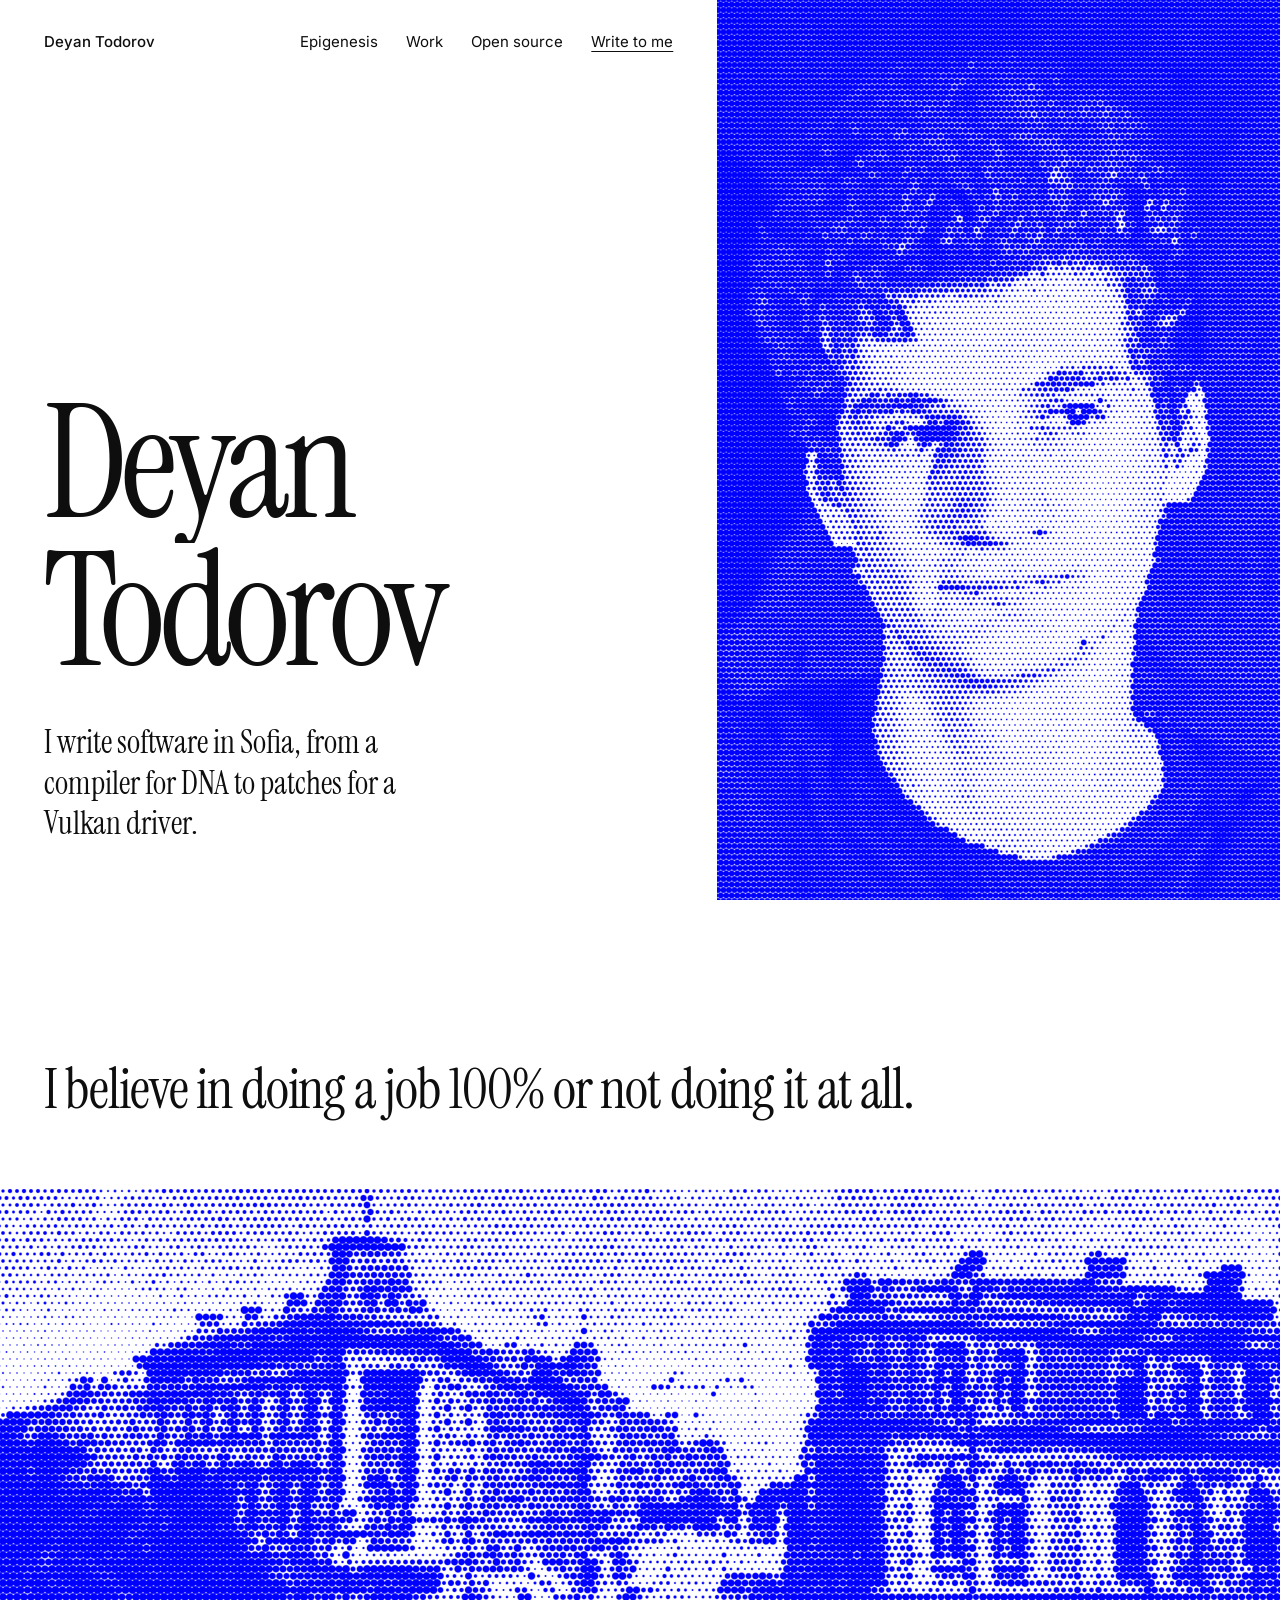
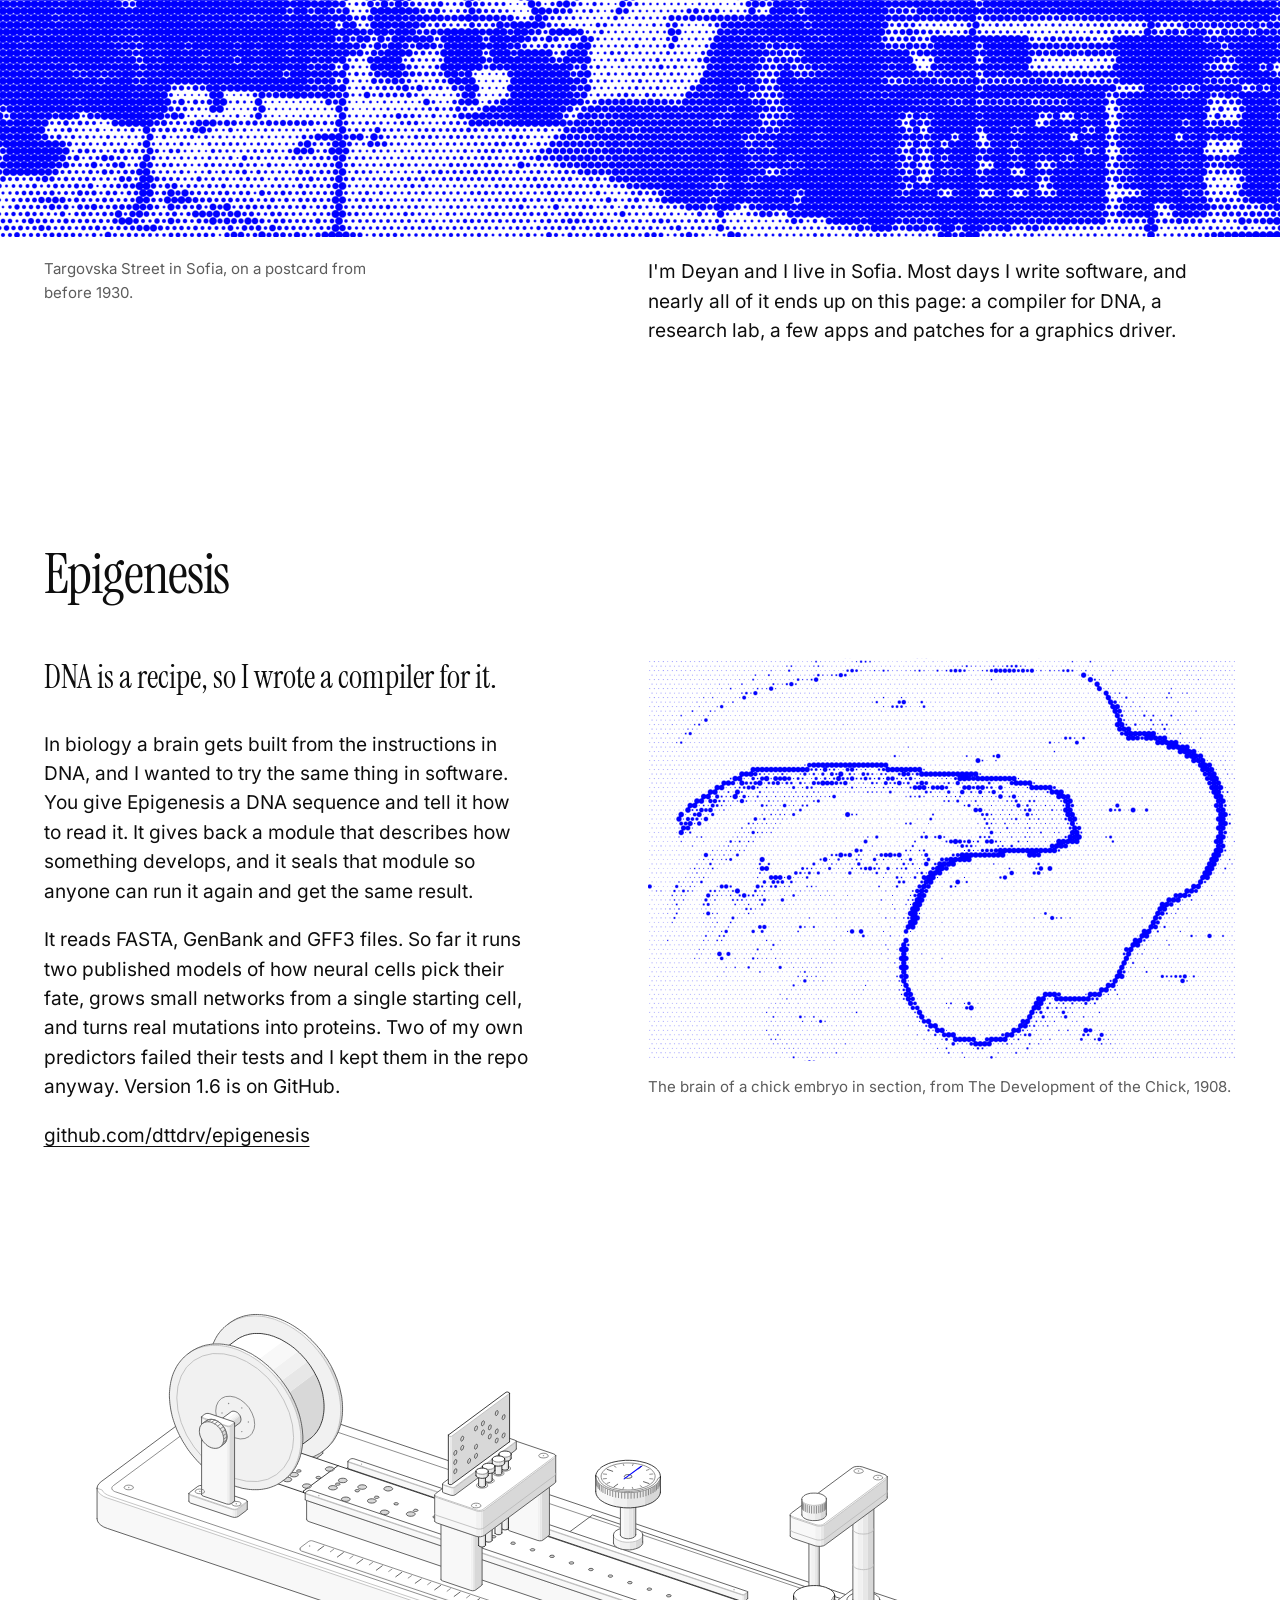
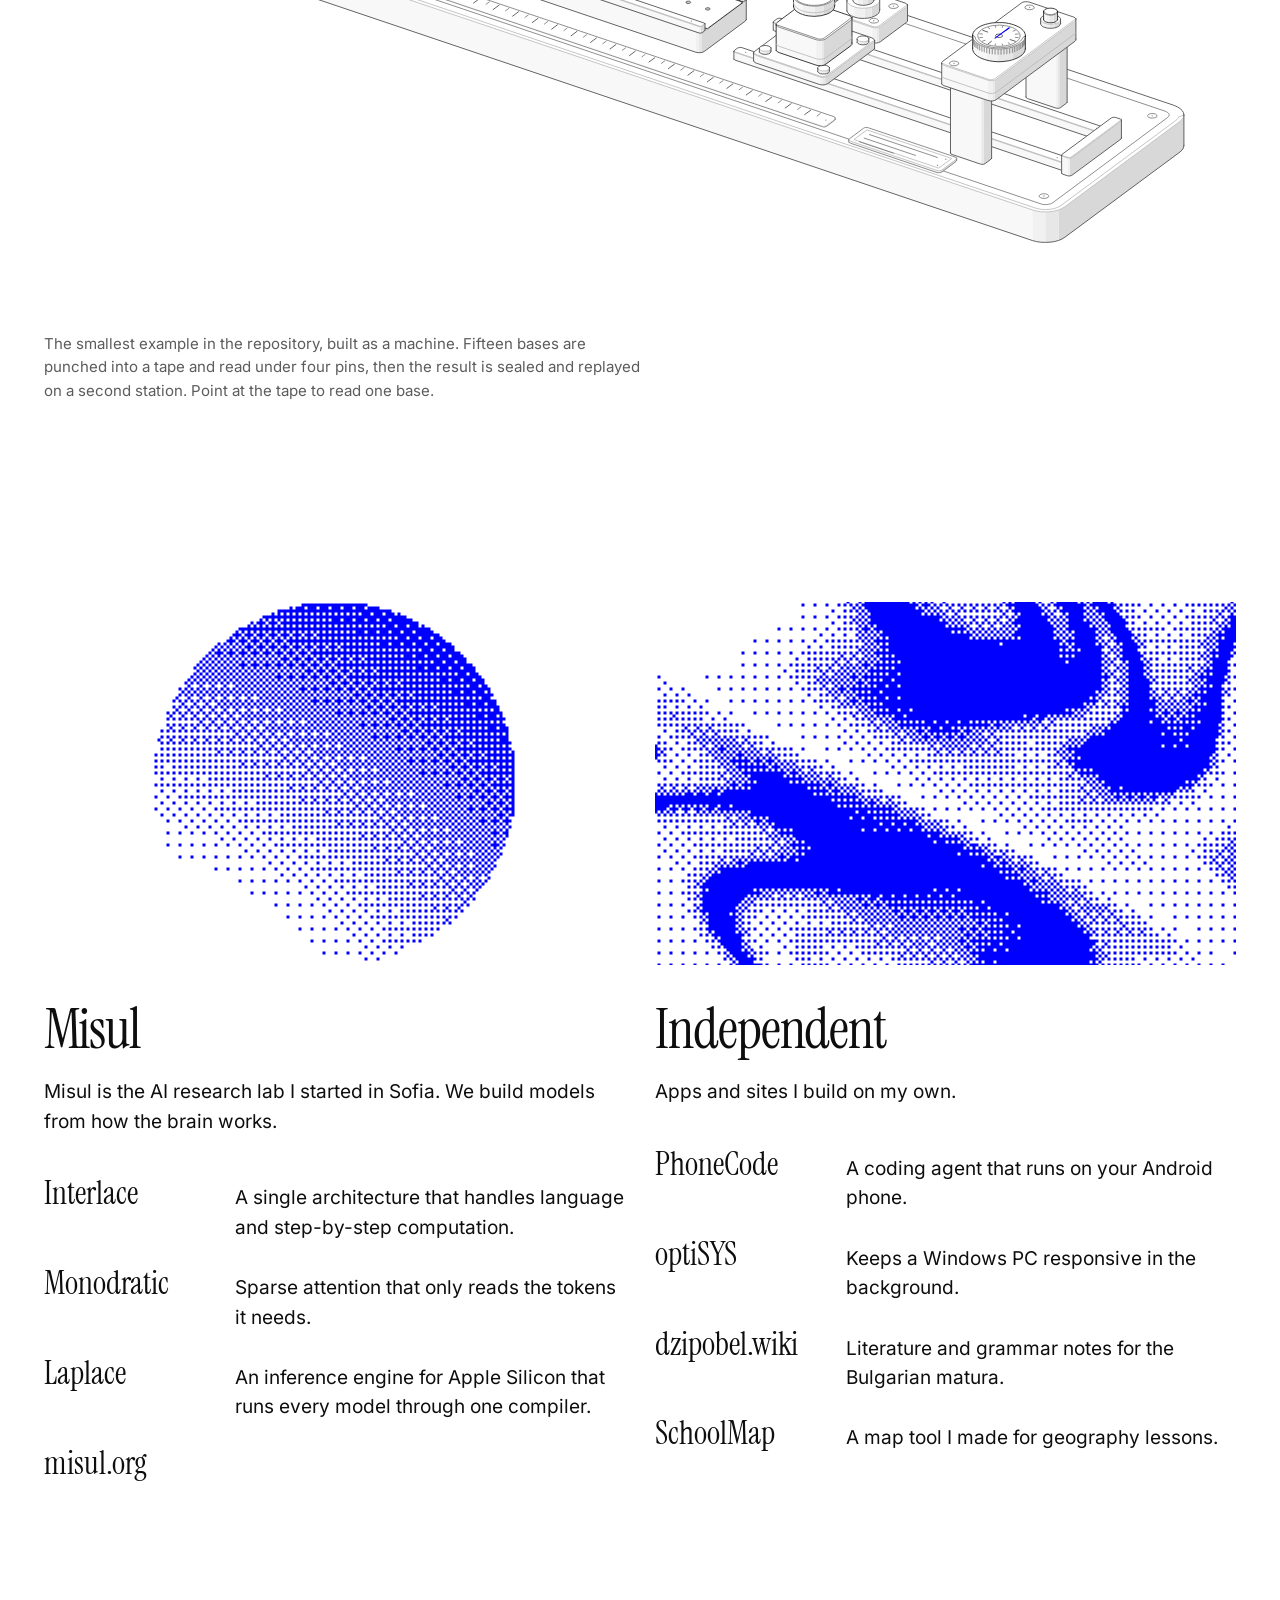
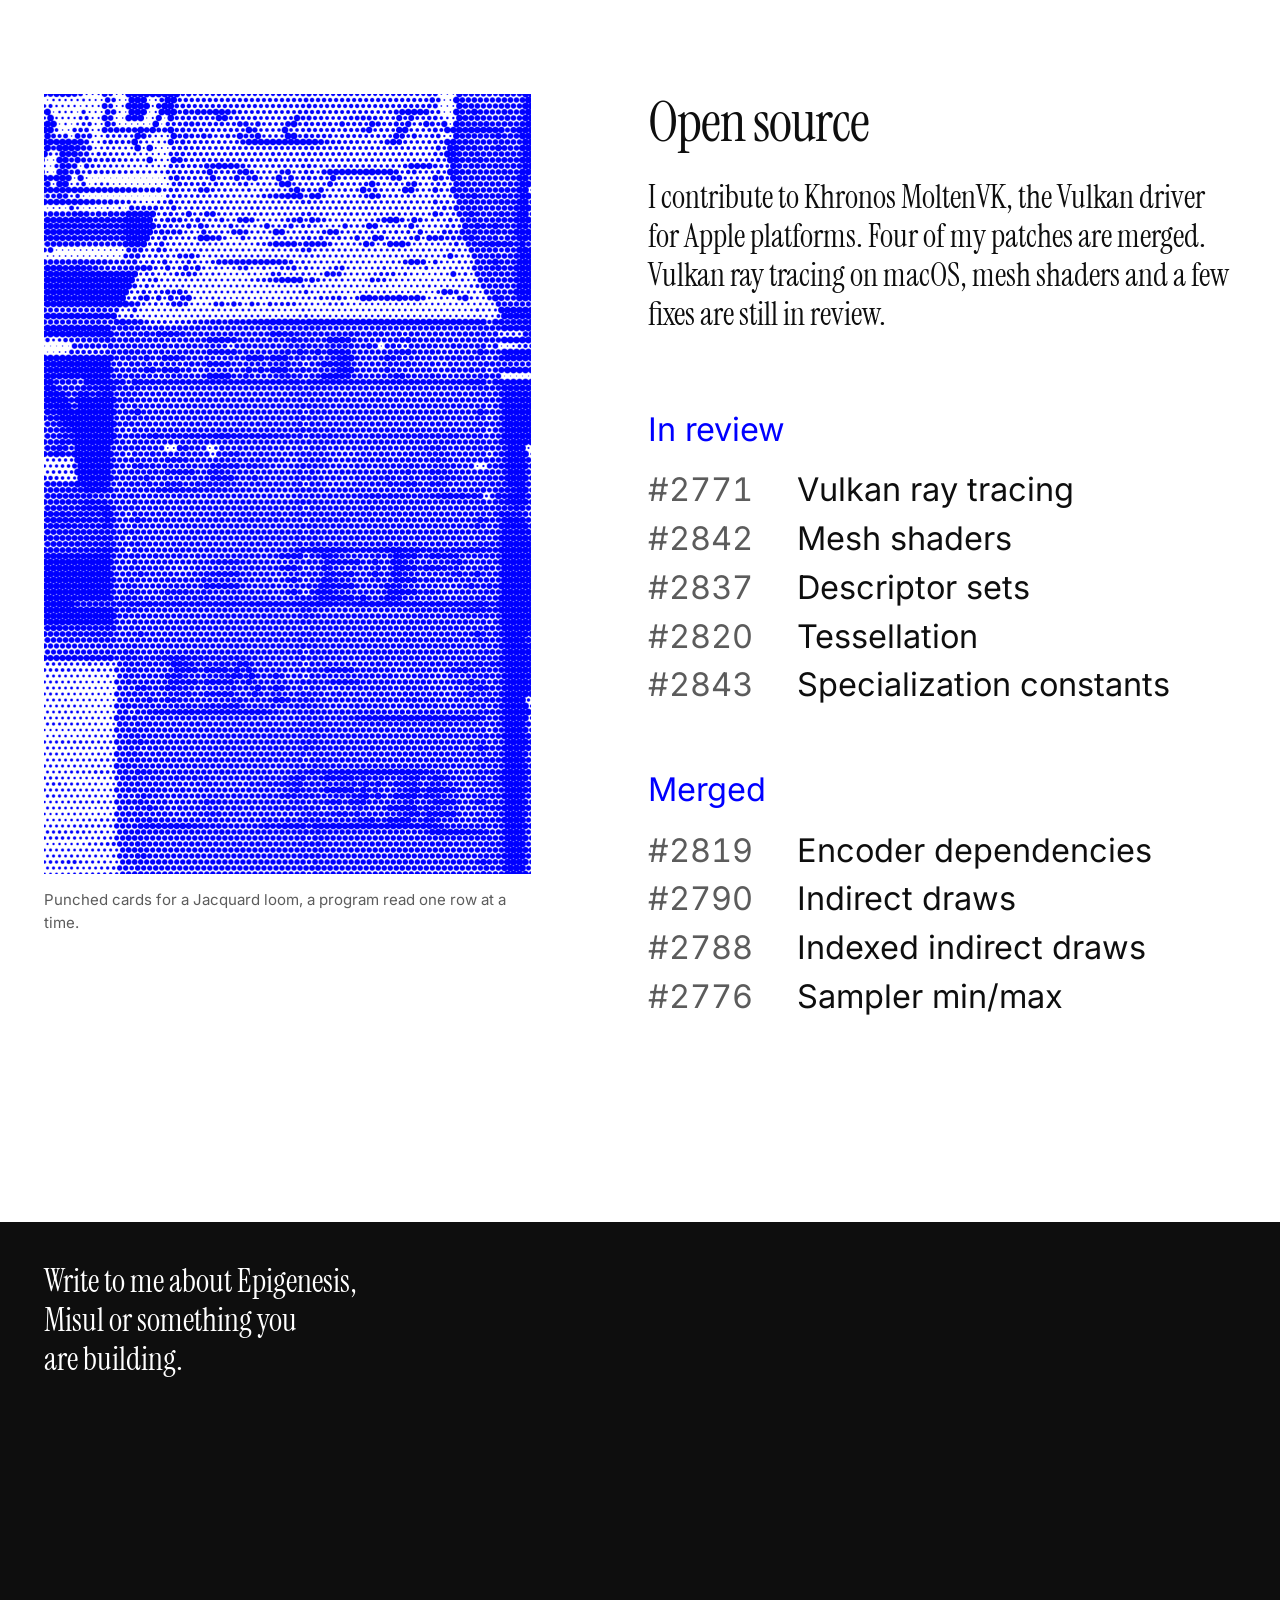
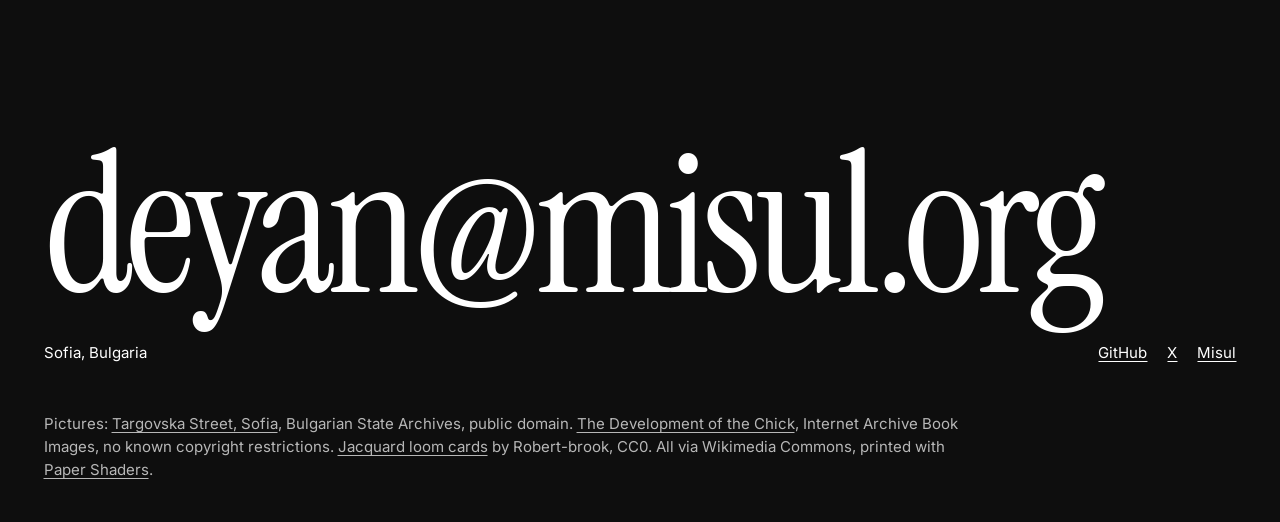
==== commit 23264992: "Version every stylesheet and script URL so a deploy reaches browsers at once. Cloudflare lets browse" ====
--- a/index.html
+++ b/index.html
@@ -36,11 +36,11 @@
 
   <link rel="icon" type="image/svg+xml" href="favicon.svg">
   <link rel="preload" href="fonts/instrument-serif-400-normal-latin.woff2" as="font" type="font/woff2" crossorigin>
-  <link rel="stylesheet" href="fonts.css">
-  <link rel="stylesheet" href="home/home.css">
+  <link rel="stylesheet" href="fonts.css?v=ceebf99ba7">
+  <link rel="stylesheet" href="home/home.css?v=ceebf99ba7">
   <script>document.documentElement.className = 'js';</script>
-  <link rel="modulepreload" href="home/main.js">
-  <link rel="modulepreload" href="home/strings.js">
+  <link rel="modulepreload" href="home/main.js?v=ceebf99ba7">
+  <link rel="modulepreload" href="home/strings.js?v=ceebf99ba7">
 
   <script type="application/ld+json">
   {
@@ -364,7 +364,7 @@
     <p class="credits">Pictures: <a href="https://commons.wikimedia.org/wiki/File:BASA-1577K-1-61-12-Sofia,_Bulgaria.JPG" target="_blank" rel="noopener">Targovska Street, Sofia</a>, Bulgarian State Archives, public domain. <a href="https://commons.wikimedia.org/wiki/File:The_development_of_the_chick;_an_introduction_to_embryology_(1908)_(20703166960).jpg" target="_blank" rel="noopener">The Development of the Chick</a>, Internet Archive Book Images, no known copyright restrictions. <a href="https://commons.wikimedia.org/wiki/File:Jacquard_loom_cards.jpg" target="_blank" rel="noopener">Jacquard loom cards</a> by Robert-brook, CC0. All via Wikimedia Commons, printed with <a href="https://shaders.paper.design" target="_blank" rel="noopener">Paper Shaders</a>.</p>
   </footer>
 
-  <script type="module" src="home/main.js"></script>
+  <script type="module" src="home/main.js?v=ceebf99ba7"></script>
 </body>
 
 </html>
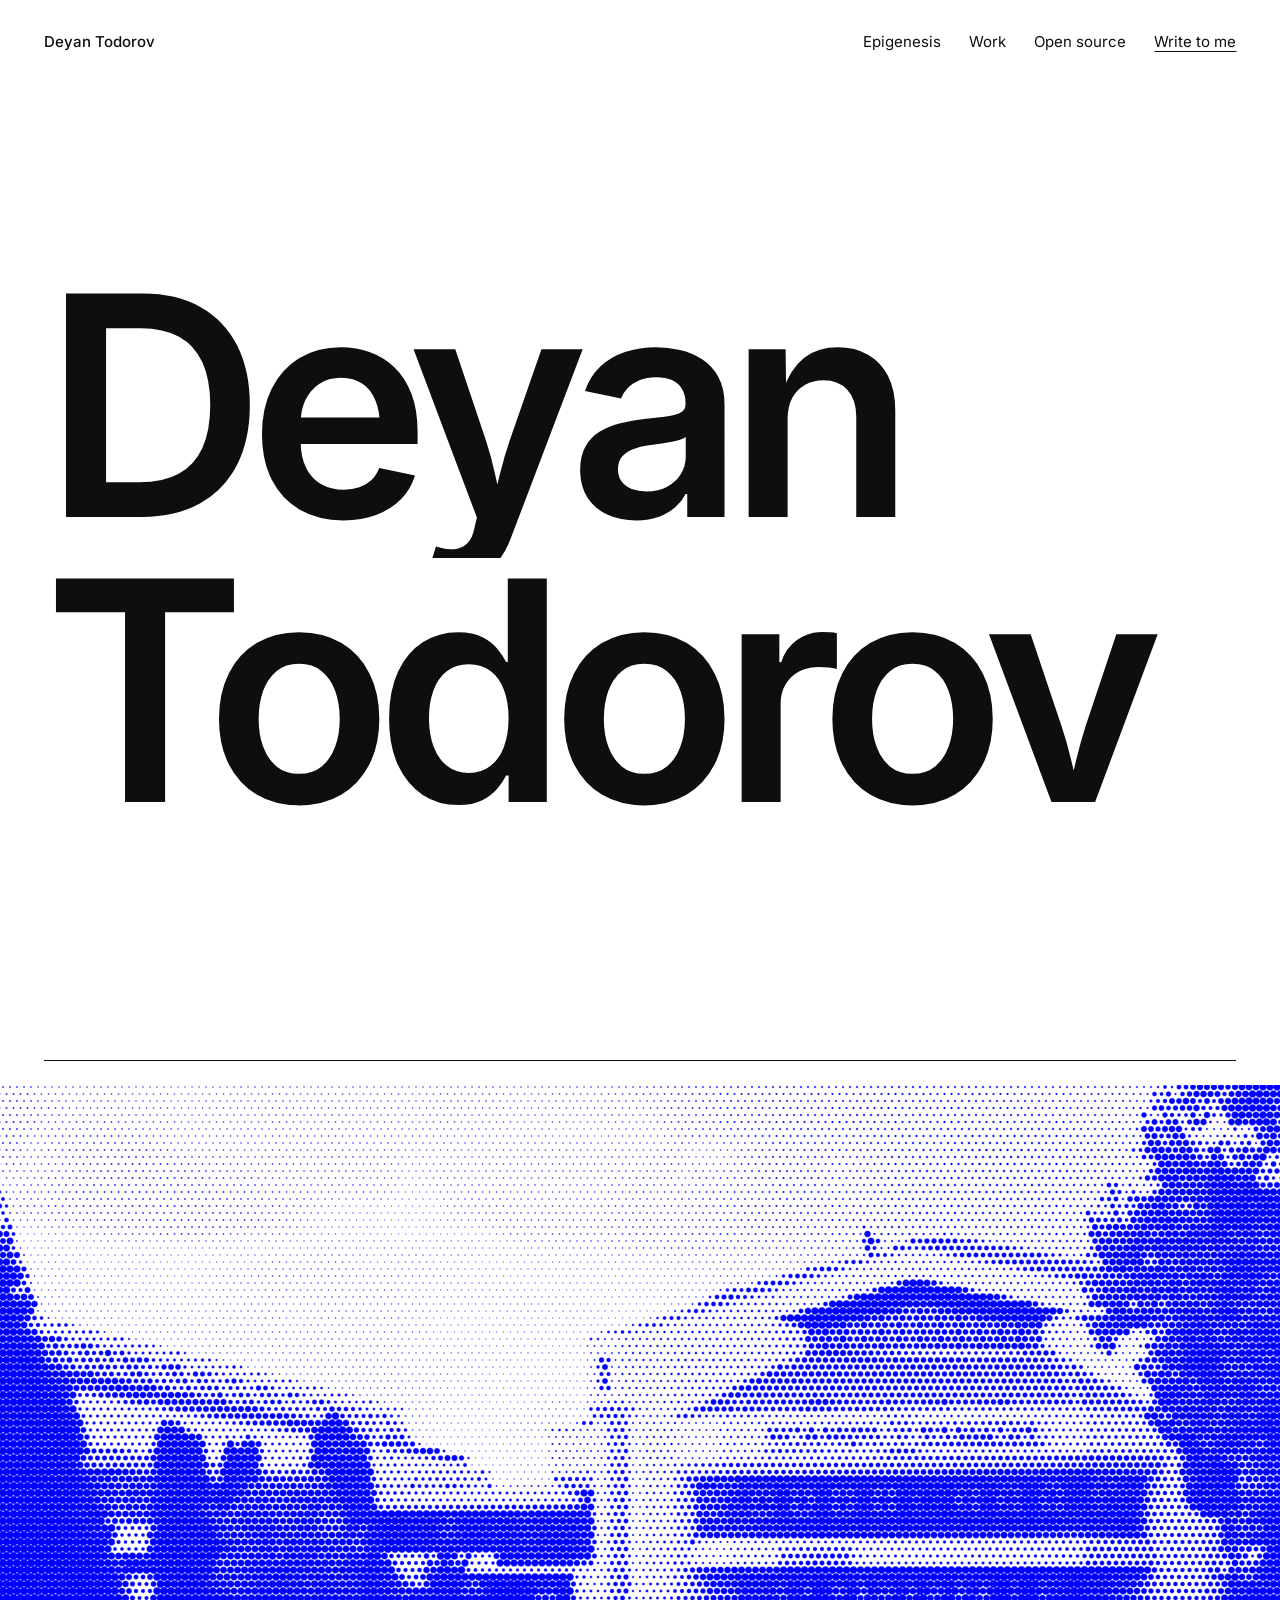
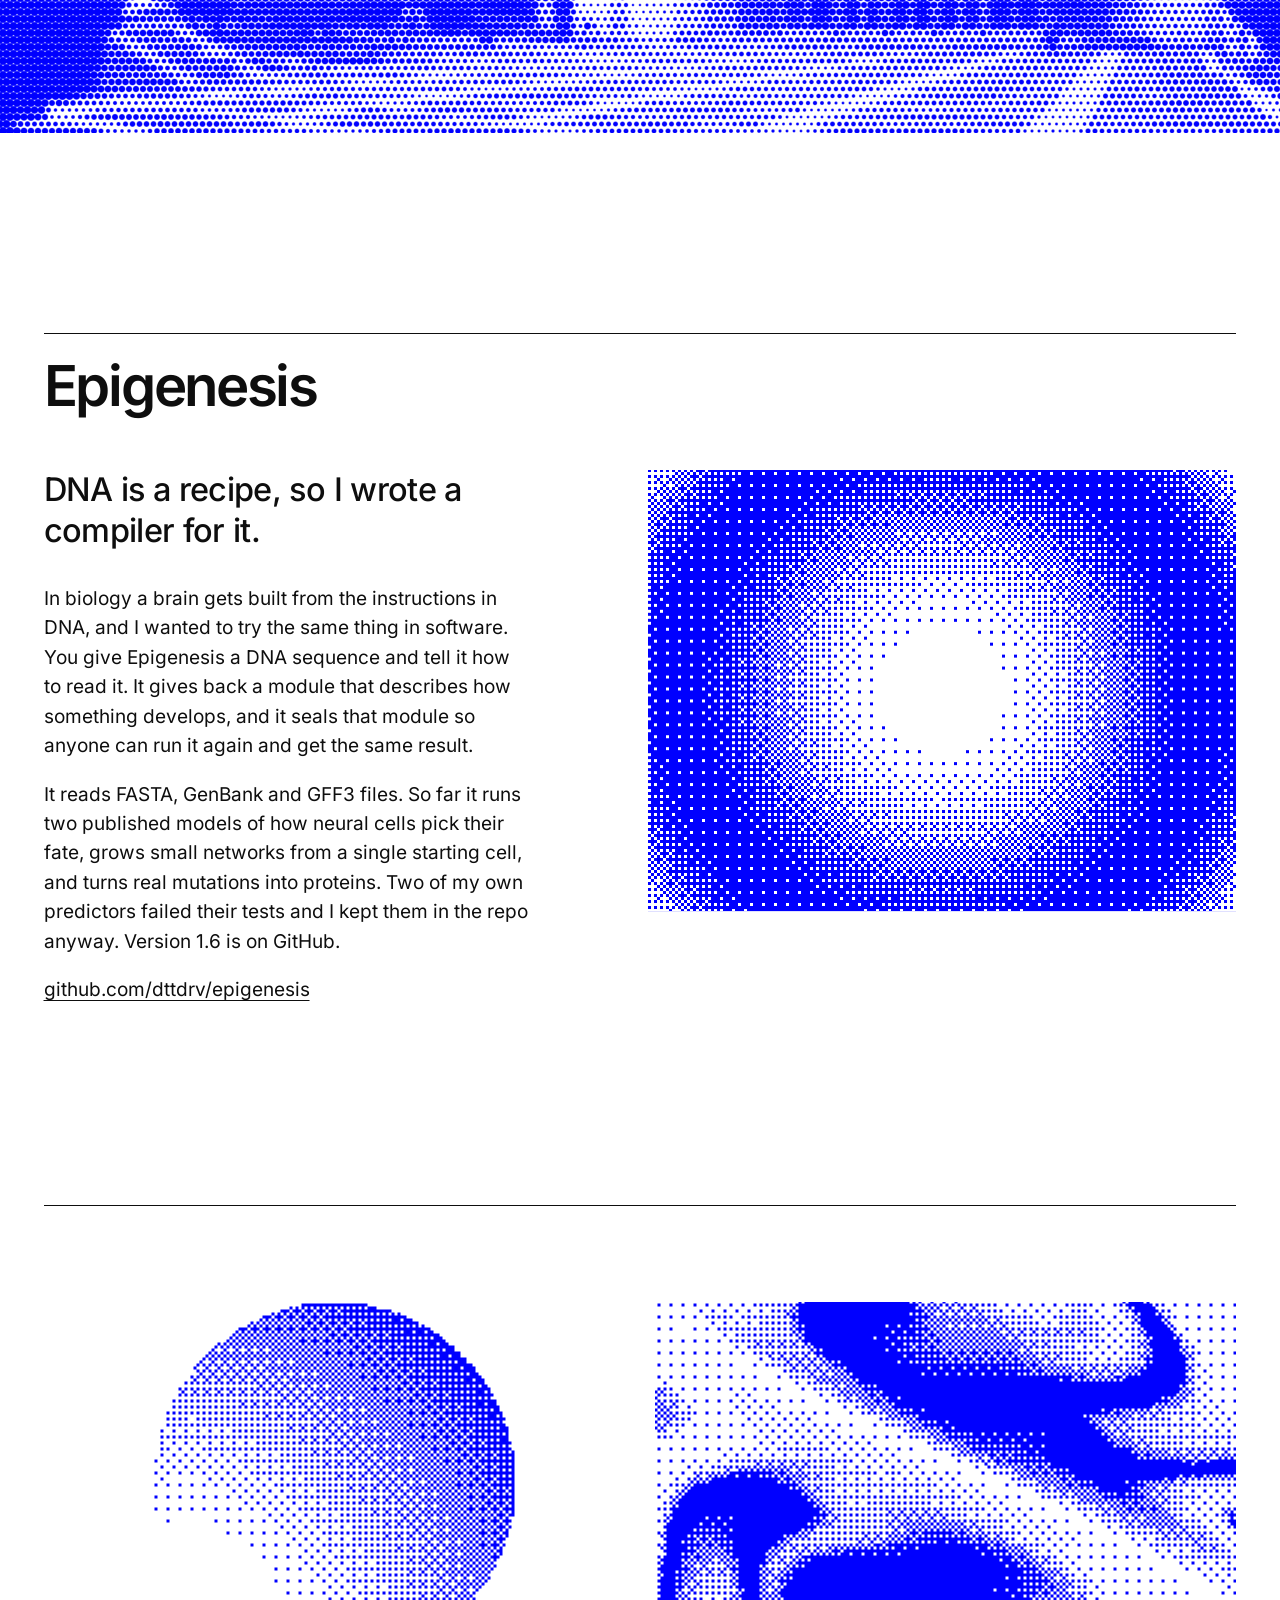
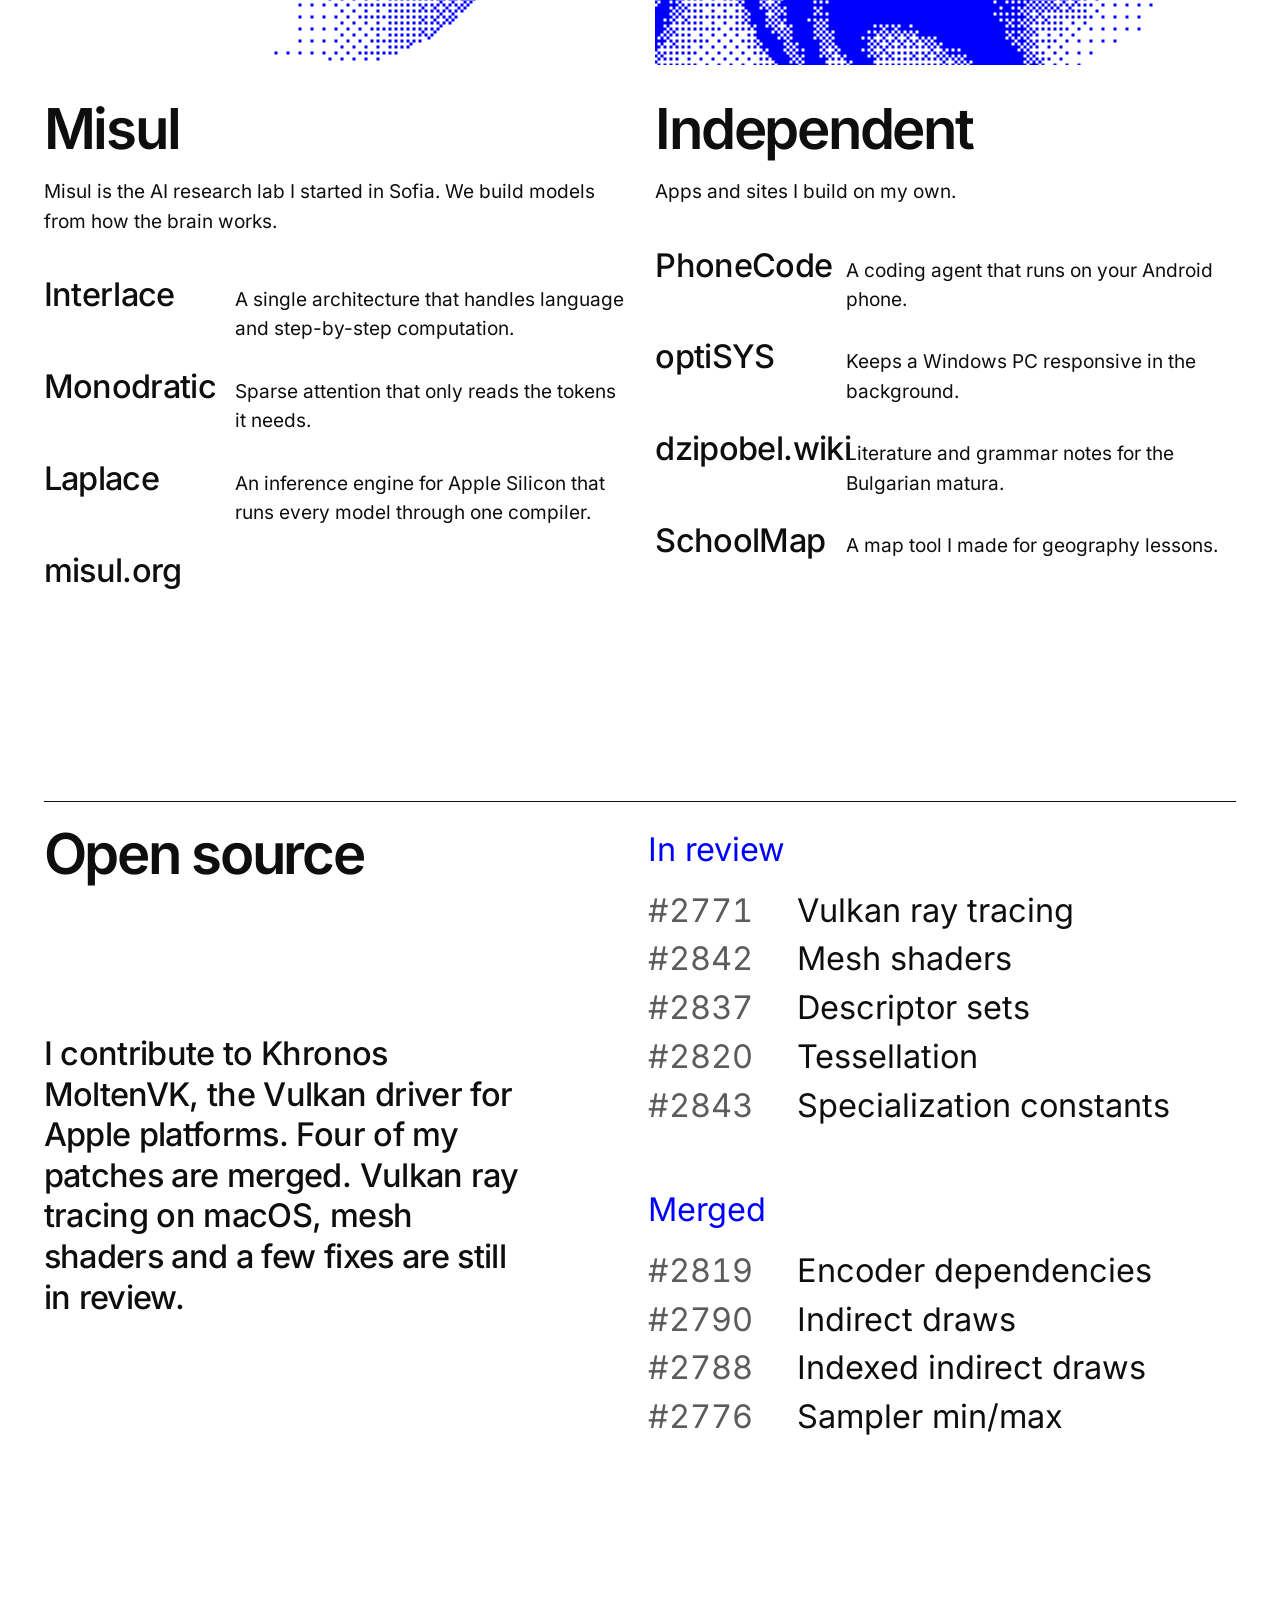
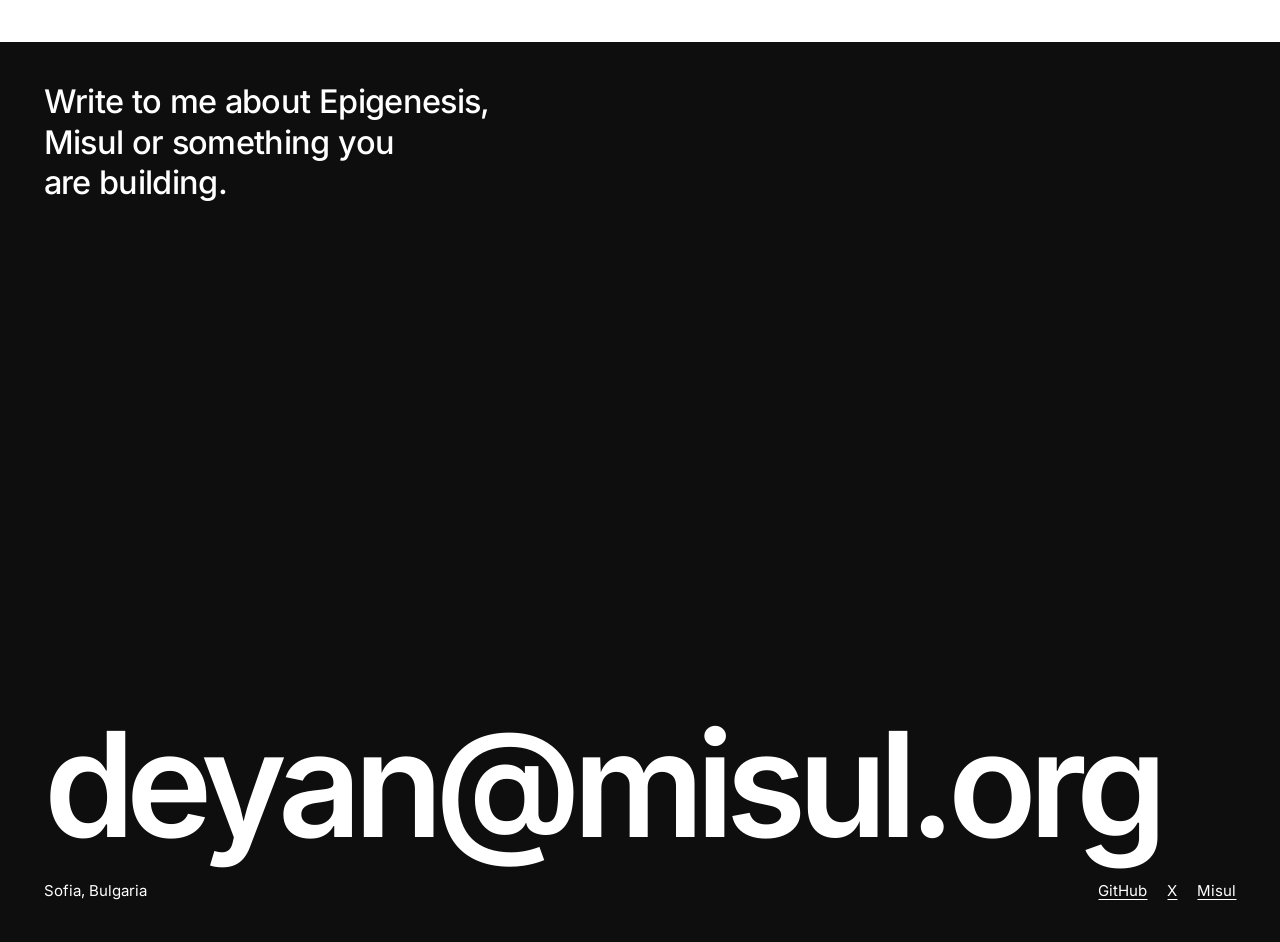
==== commit 65cee1b8: "Strip the home page to the name and the work, set it in one grotesk. The portrait, the tagline, the " ====
--- a/index.html
+++ b/index.html
@@ -35,12 +35,12 @@
   <meta name="twitter:image" content="https://dttdrv.xyz/pictures/preview.png">
 
   <link rel="icon" type="image/svg+xml" href="favicon.svg">
-  <link rel="preload" href="fonts/instrument-serif-400-normal-latin.woff2" as="font" type="font/woff2" crossorigin>
-  <link rel="stylesheet" href="fonts.css?v=ceebf99ba7">
-  <link rel="stylesheet" href="home/home.css?v=ceebf99ba7">
+  <link rel="preload" href="fonts/inter-600-normal-latin.woff2" as="font" type="font/woff2" crossorigin>
+  <link rel="stylesheet" href="fonts.css?v=1ecf6b03f3">
+  <link rel="stylesheet" href="home/home.css?v=1ecf6b03f3">
   <script>document.documentElement.className = 'js';</script>
-  <link rel="modulepreload" href="home/main.js?v=ceebf99ba7">
-  <link rel="modulepreload" href="home/strings.js?v=ceebf99ba7">
+  <link rel="modulepreload" href="home/main.js?v=1ecf6b03f3">
+  <link rel="modulepreload" href="home/strings.js?v=1ecf6b03f3">
 
   <script type="application/ld+json">
   {
@@ -51,7 +51,6 @@
         "@id": "https://dttdrv.xyz/#person",
         "name": "Deyan Todorov",
         "url": "https://dttdrv.xyz",
-        "image": "https://dttdrv.xyz/pictures/profile.jpg",
         "jobTitle": "Founder & AI Systems Researcher",
         "worksFor": {
           "@type": "ResearchOrganization",
@@ -266,24 +265,14 @@
 
   <main>
     <section class="hero" id="top">
-      <div class="title">
-        <h1 class="name"><span class="line"><span data-i18n="name.first">Deyan</span></span> <span class="line"><span data-i18n="name.last">Todorov</span></span></h1>
-        <p class="hero-line" data-i18n="hero.line">I write software in Sofia, from a compiler for DNA to patches for a Vulkan driver.</p>
-      </div>
-      <figure class="cover">
-        <div class="print" data-shader="halftone" data-pitch="11"><img src="pictures/profile.jpg" width="1080" height="1176" alt="Deyan Todorov, looking slightly to the side against a dark backdrop" fetchpriority="high"></div>
+      <h1 class="name"><span class="line"><span data-i18n="name.first">Deyan</span></span> <span class="line"><span data-i18n="name.last">Todorov</span></span></h1>
+    </section>
+
+    <section class="about" aria-label="Byala Slatina">
+      <figure class="band" tabindex="0">
+        <div class="print" data-shader="halftone" data-pitch="14"><img src="assets/chitalishte-razvitie-byala-slatina.jpg" width="444" height="332" alt="The chitalishte in Byala Slatina, a white building with a red roof behind a paved square" loading="lazy" decoding="async"></div>
+        <figcaption><span data-i18n="about.town">The chitalishte in Byala Slatina.</span> <a href="https://commons.wikimedia.org/wiki/File:Chital-bsl.JPG" target="_blank" rel="noopener">Photo by Dikovski, 2010, public domain.</a></figcaption>
       </figure>
-    </section>
-
-    <section class="about" aria-label="About me">
-      <p class="statement" data-i18n="about.statement" data-reveal>I believe in doing a job 100% or not doing it at all.</p>
-      <figure class="band">
-        <div class="print" data-shader="halftone" data-pitch="14"><img src="assets/basa-1577k-1-61-12-sofia-bulgaria.jpg" width="1620" height="983" alt="A tram on Targovska Street in Sofia, between corner buildings with shops on the ground floor" loading="lazy" decoding="async"></div>
-      </figure>
-      <div class="under" data-reveal>
-        <p class="note" data-i18n="about.sofia">Targovska Street in Sofia, on a postcard from before 1930.</p>
-        <p data-i18n="about.me">I'm Deyan and I live in Sofia. Most days I write software, and nearly all of it ends up on this page: a compiler for DNA, a research lab, a few apps and patches for a graphics driver.</p>
-      </div>
     </section>
 
     <section class="showcase" id="epigenesis">
@@ -294,14 +283,7 @@
         <p data-i18n="epigenesis.desc">It reads FASTA, GenBank and GFF3 files. So far it runs two published models of how neural cells pick their fate, grows small networks from a single starting cell, and turns real mutations into proteins. Two of my own predictors failed their tests and I kept them in the repo anyway. Version 1.6 is on GitHub.</p>
         <p><a href="https://github.com/dttdrv/epigenesis" target="_blank" rel="noopener">github.com/dttdrv/epigenesis</a></p>
       </div>
-      <figure class="specimen" data-reveal>
-        <div class="print" data-shader="halftone" data-pitch="9" data-contrast="0.62" data-drawing><img src="assets/the-development-of-the-chick-an-introduction.jpg" width="1920" height="1316" alt="An engraved section through the head of a chick embryo, with the parts of its developing brain labelled" loading="lazy" decoding="async"></div>
-        <figcaption data-i18n="epigenesis.plate">The brain of a chick embryo in section, from The Development of the Chick, 1908.</figcaption>
-      </figure>
-      <figure class="machine" data-machine data-reveal>
-        <div class="stage" tabindex="0"></div>
-        <figcaption data-i18n="epigenesis.figure">The smallest example in the repository, built as a machine. Fifteen bases are punched into a tape and read under four pins, then the result is sealed and replayed on a second station. Point at the tape to read one base.</figcaption>
-      </figure>
+      <div class="specimen print" data-shader="dither" data-shape="ripple" aria-hidden="true" data-reveal></div>
     </section>
 
     <section class="ledger" id="work">
@@ -330,10 +312,6 @@
     </section>
 
     <section class="lineup" id="opensource">
-      <figure class="tall">
-        <div class="print" data-shader="halftone" data-pitch="12"><img src="assets/jacquard-loom-cards.jpg" width="1536" height="2048" alt="A chain of punched cards for a Jacquard loom, laced together and running over the machine" loading="lazy" decoding="async"></div>
-        <figcaption data-i18n="opensource.plate">Punched cards for a Jacquard loom, a program read one row at a time.</figcaption>
-      </figure>
       <div class="side" data-reveal>
         <h2 data-i18n="opensource.heading">Open source</h2>
         <p class="lead" data-i18n="moltenvk.desc">I contribute to Khronos MoltenVK, the Vulkan driver for Apple platforms. Four of my patches are merged. Vulkan ray tracing on macOS, mesh shaders and a few fixes are still in review.</p>
@@ -361,10 +339,9 @@
       <span data-i18n="contact.place">Sofia, Bulgaria</span>
       <span><a href="https://github.com/dttdrv" target="_blank" rel="noopener">GitHub</a> <a href="https://x.com/dttdrv" target="_blank" rel="noopener">X</a> <a href="https://misul.org" target="_blank" rel="noopener">Misul</a></span>
     </div>
-    <p class="credits">Pictures: <a href="https://commons.wikimedia.org/wiki/File:BASA-1577K-1-61-12-Sofia,_Bulgaria.JPG" target="_blank" rel="noopener">Targovska Street, Sofia</a>, Bulgarian State Archives, public domain. <a href="https://commons.wikimedia.org/wiki/File:The_development_of_the_chick;_an_introduction_to_embryology_(1908)_(20703166960).jpg" target="_blank" rel="noopener">The Development of the Chick</a>, Internet Archive Book Images, no known copyright restrictions. <a href="https://commons.wikimedia.org/wiki/File:Jacquard_loom_cards.jpg" target="_blank" rel="noopener">Jacquard loom cards</a> by Robert-brook, CC0. All via Wikimedia Commons, printed with <a href="https://shaders.paper.design" target="_blank" rel="noopener">Paper Shaders</a>.</p>
   </footer>
 
-  <script type="module" src="home/main.js?v=ceebf99ba7"></script>
+  <script type="module" src="home/main.js?v=1ecf6b03f3"></script>
 </body>
 
 </html>
--- a/home/home.css
+++ b/home/home.css
@@ -5,7 +5,7 @@
   --soft: #5C5C5C;
   --accent: #0000FF;
 
-  --display: 'Instrument Serif', Georgia, serif;
+  /* one grotesk for everything; size, weight and tracking make the hierarchy */
   --text: 'Inter', ui-sans-serif, system-ui, -apple-system, 'Segoe UI', sans-serif;
   --ease: cubic-bezier(0.16, 1, 0.3, 1);
 
@@ -48,12 +48,12 @@
 a:hover { color: var(--accent); }
 :focus-visible { outline: 2px solid var(--accent); outline-offset: 3px; }
 h1, h2, h3 { font-weight: 400; }
-h2 { font: 400 var(--large)/1 var(--display); letter-spacing: -0.02em; }
+h2 { font: 600 var(--large)/1 var(--text); letter-spacing: -0.04em; }
 p { text-wrap: pretty; }
 ul { list-style: none; }
-figcaption, .note { font-size: var(--small); color: var(--soft); }
+figcaption { font-size: var(--small); color: var(--soft); }
 figcaption { margin-top: 14px; max-width: 40em; }
-.lead { font: 400 var(--middle)/1.2 var(--display); }
+.lead { font: 500 var(--middle)/1.25 var(--text); letter-spacing: -0.02em; }
 
 /* the one action in the top row is a plain underlined link with a full-size target */
 .button {
@@ -102,42 +102,56 @@
 .cover { position: relative; }
 .cover .print { position: absolute; inset: 0; }
 .name {
-  font: 400 clamp(64px, 12.4vw, 230px)/0.86 var(--display);
-  letter-spacing: -0.04em;
+  font: 600 clamp(64px, 10.6vw, 196px)/0.86 var(--text);
+  letter-spacing: -0.055em;
   view-transition-name: name;
 }
+/* standing alone, the name runs the width of the page */
+.hero:not(:has(.cover)) .name { font-size: 24vw; }
 /* each line rises from behind its own baseline */
 .name .line { display: block; overflow: hidden; padding-bottom: 0.07em; }
 .name .line > span { display: inline-block; }
 .js .name .line > span { animation: rise 900ms var(--ease) both; }
 .js .name .line + .line > span { animation-delay: 110ms; }
-.hero-line { max-width: 28ch; margin-top: 32px; font: 400 var(--middle)/1.25 var(--display); }
+.hero-line { max-width: 26ch; margin-top: 32px; font: 500 var(--middle)/1.25 var(--text); letter-spacing: -0.02em; }
 .js .hero-line { animation: appear 700ms 450ms var(--ease) both; }
 .js .cover .print { animation: appear 900ms 150ms var(--ease) both; }
 
 @keyframes rise { from { transform: translateY(105%); } }
 @keyframes appear { from { opacity: 0; transform: translateY(12px); } }
 
-/* === About: the credo across the page, a street in Sofia across the page under it === */
+/* === Byala Slatina across the page === */
 .about { padding: 160px 0 0; }
-.statement {
-  max-width: 17em;
-  padding: 0 var(--margin);
-  font: 400 var(--large)/1.02 var(--display);
-  letter-spacing: -0.02em;
-}
-.band { margin-top: 72px; }
+/* each section opens on a full-width rule, the grid's one line */
+.about::before, .showcase::before, .ledger::before, .lineup::before {
+  content: '';
+  grid-column: 1 / -1;
+  display: block;
+  height: 1px;
+  margin-bottom: 24px;
+  background: var(--ink);
+}
+.about::before { margin: 0 var(--margin) 24px; }
+.band { position: relative; }
 .band .print { height: min(72svh, 56vw); }
-.under {
-  display: grid;
-  grid-template-columns: repeat(12, minmax(0, 1fr));
-  column-gap: 16px;
-  padding: 20px var(--margin) 0;
-}
-.under .note { grid-column: 1 / 5; }
-.under p:last-child { grid-column: 7 / 13; max-width: 34em; }
-
-/* === Epigenesis: the words on the left, the embryo on the right, the machine below across the page === */
+.band figcaption { padding-inline: var(--margin); }
+/* where a pointer can hover, a picture names its source only when pointed at */
+@media (hover: hover) {
+  .band figcaption {
+    position: absolute;
+    left: var(--margin);
+    bottom: 16px;
+    margin: 0;
+    padding: 8px 12px;
+    background: var(--paper);
+    color: var(--ink);
+    opacity: 0;
+    transition: opacity 200ms;
+  }
+  .band:hover figcaption, .band:focus-within figcaption { opacity: 1; }
+}
+
+/* === Epigenesis: the words on the left, a dithered print on the right === */
 .showcase {
   display: grid;
   grid-template-columns: repeat(12, minmax(0, 1fr));
@@ -149,10 +163,7 @@
 .copy p + p { margin-top: 1em; }
 .copy .lead { margin-bottom: 1em; }
 .specimen { grid-column: 7 / 13; }
-.specimen .print { aspect-ratio: 1920 / 1316; }
-.machine { grid-column: 1 / -1; margin-top: 140px; }
-.stage { outline-offset: 8px; }
-.stage svg { display: block; width: 100%; height: auto; }
+.specimen { aspect-ratio: 4 / 3; }
 
 /* === Work: two panels side by side, each headed by its own moving print === */
 .ledger {
@@ -165,13 +176,13 @@
 .group h2 { margin-bottom: 20px; }
 .group .intro { max-width: 30em; margin-bottom: 28px; }
 .group li { display: grid; grid-template-columns: 9em 1fr; column-gap: 20px; align-items: baseline; padding: 12px 0; transition: opacity 200ms; }
-.group li > :first-child { font: 400 var(--middle)/1.1 var(--display); text-decoration: none; }
+.group li > :first-child { font: 500 var(--middle)/1.15 var(--text); letter-spacing: -0.02em; text-decoration: none; }
 /* pointing at one row quiets the others */
 .group ul:has(a:hover) li:not(:has(a:hover)) { opacity: 0.4; }
 /* a product page's single panel reads across the page */
 .ledger:not(:has(.group + .group)) { grid-template-columns: minmax(0, 860px); }
 
-/* === Open source: the punched cards down the left, every pull request at one size on the right === */
+/* === Open source: what it is on the left, every pull request at one size on the right === */
 .lineup {
   display: grid;
   grid-template-columns: repeat(12, minmax(0, 1fr));
@@ -179,10 +190,10 @@
   align-items: start;
   padding: 200px var(--margin);
 }
-.tall { grid-column: 1 / 6; position: sticky; top: 24px; }
-.tall .print { height: calc(100svh - 120px); }
-.lineup .side { grid-column: 7 / 13; }
-.lineup .side .lead { margin: 28px 0 72px; }
+.lineup .side { grid-column: 1 / -1; display: grid; grid-template-columns: subgrid; align-items: start; }
+.lineup .side > h2, .lineup .side > .lead { grid-column: 1 / 6; }
+.lineup .side > .lead { margin-top: 28px; }
+.lineup .side > .table { grid-column: 7 / 13; grid-row: 1 / span 2; }
 .table { font-size: var(--middle); line-height: 1.5; }
 .table h3 { font: inherit; color: var(--accent); margin: 56px 0 12px; }
 .table h3:first-child { margin-top: 0; }
@@ -209,11 +220,11 @@
   overflow: hidden;
 }
 .close a:hover { color: var(--accent); }
-.ask { max-width: 22ch; font: 400 var(--middle)/1.2 var(--display); }
+.ask { max-width: 22ch; font: 500 var(--middle)/1.25 var(--text); letter-spacing: -0.02em; }
 .email {
   align-self: end;
-  font: 400 15.2vw/0.9 var(--display);
-  letter-spacing: -0.035em;
+  font: 600 11.4vw/0.9 var(--text);
+  letter-spacing: -0.055em;
   white-space: nowrap;
   text-decoration: none;
   transition: color 200ms;
@@ -233,33 +244,41 @@
 
 /* === The phone gets its own composition === */
 @media (max-width: 720px) {
-  .top, .top:has(~ main .cover) { right: 0; padding: 4px var(--margin); background: var(--paper); }
-  .hero:has(.cover) { padding-top: 52px; }
+  /* one column on the margins; pictures run to the edges of the screen */
+  .top, .top:has(~ main .cover) { right: 0; min-height: 52px; padding: 0 var(--margin); background: var(--paper); }
   .top nav { display: none; }
   .hero { padding-top: 96px; }
-  .hero:has(.cover) { grid-template-columns: 1fr; padding-inline: 0; padding-bottom: 0; }
-  .cover { grid-row: 1; height: 58svh; }
-  .title { padding: 28px var(--margin) 32px; }
-  .name { font-size: 25vw; }
-  .hero-line { margin-top: 20px; }
-  .about { padding-top: 96px; }
-  .statement { font-size: 34px; }
-  .band { margin-top: 40px; }
-  .band .print { height: 64vw; }
-  .under { row-gap: 16px; }
-  .under .note, .under p:last-child { grid-column: 1 / -1; }
-  .showcase, .ledger, .lineup { padding-top: 120px; }
-  .showcase h2 { margin-bottom: 28px; }
-  .showcase .copy, .specimen, .lineup .side, .lineup .head h2, .lineup .head .copy { grid-column: 1 / -1; }
-  .specimen { margin-top: 48px; }
-  .machine { margin: 72px calc(-1 * var(--margin)) 0; }
-  .machine figcaption { padding: 0 var(--margin); }
-  .ledger { grid-template-columns: 1fr; }
+  .hero:has(.cover) { grid-template-columns: minmax(0, 1fr); padding: 52px 0 0; }
+  .cover { grid-row: 1; aspect-ratio: 4 / 5; }
+  /* a whole screenshot keeps its own shape instead of floating in paper */
+  .cover:has([data-fit="contain"]) { aspect-ratio: 652 / 480; }
+  .title { padding: 28px var(--margin) 48px; }
+  .name { font-size: 20.5vw; }
+  /* a product's one long word gets the width a two-line name gets per line */
+  .name:not(:has(.line + .line)) { font-size: 15vw; }
+  .hero-line { margin-top: 20px; font-size: 20px; }
+
+  .about, .showcase, .ledger, .lineup { padding-top: 72px; }
+  .band .print { height: auto; aspect-ratio: 4 / 3; }
+
+  .showcase h2 { margin-bottom: 24px; }
+  .showcase .copy, .lineup .head h2, .lineup .head .copy { grid-column: 1 / -1; }
+  .specimen { grid-column: 1 / -1; margin: 40px calc(-1 * var(--margin)) 0; }
+
+  .ledger { grid-template-columns: 1fr; row-gap: 72px; }
+  .group > .print { margin: 0 calc(-1 * var(--margin)) 28px; }
   .group li { grid-template-columns: 1fr; row-gap: 2px; padding: 10px 0; }
-  .tall { grid-column: 1 / -1; position: static; margin-bottom: 56px; }
-  .tall .print { height: 110vw; }
-  .lineup { padding-bottom: 120px; }
-  .table a { grid-template-columns: 4.2em 1fr; }
+
+  .lineup { padding-bottom: 96px; }
+  .lineup .side > h2, .lineup .side > .lead, .lineup .side > .table { grid-column: 1 / -1; }
+  .lineup .side > .table { grid-row: auto; margin-top: 48px; }
+  .table { font-size: 20px; }
+  .table h3 { margin-top: 40px; }
+  .table a { grid-template-columns: 4em 1fr; padding: 4px 0; }
+
+  .close { min-height: 80svh; }
+  .email { font-size: 11.2vw; }
+  .corners { flex-direction: column; }
 }
 
 @media (prefers-reduced-motion: reduce) {
@@ -269,7 +288,7 @@
 }
 
 @media print {
-  .top, .machine, [data-shader="dither"] { display: none; }
+  .top, [data-shader="dither"] { display: none; }
   .hero, .close { min-height: 0; }
   .close { background: none; color: inherit; }
   .print.printed img { opacity: 1; }
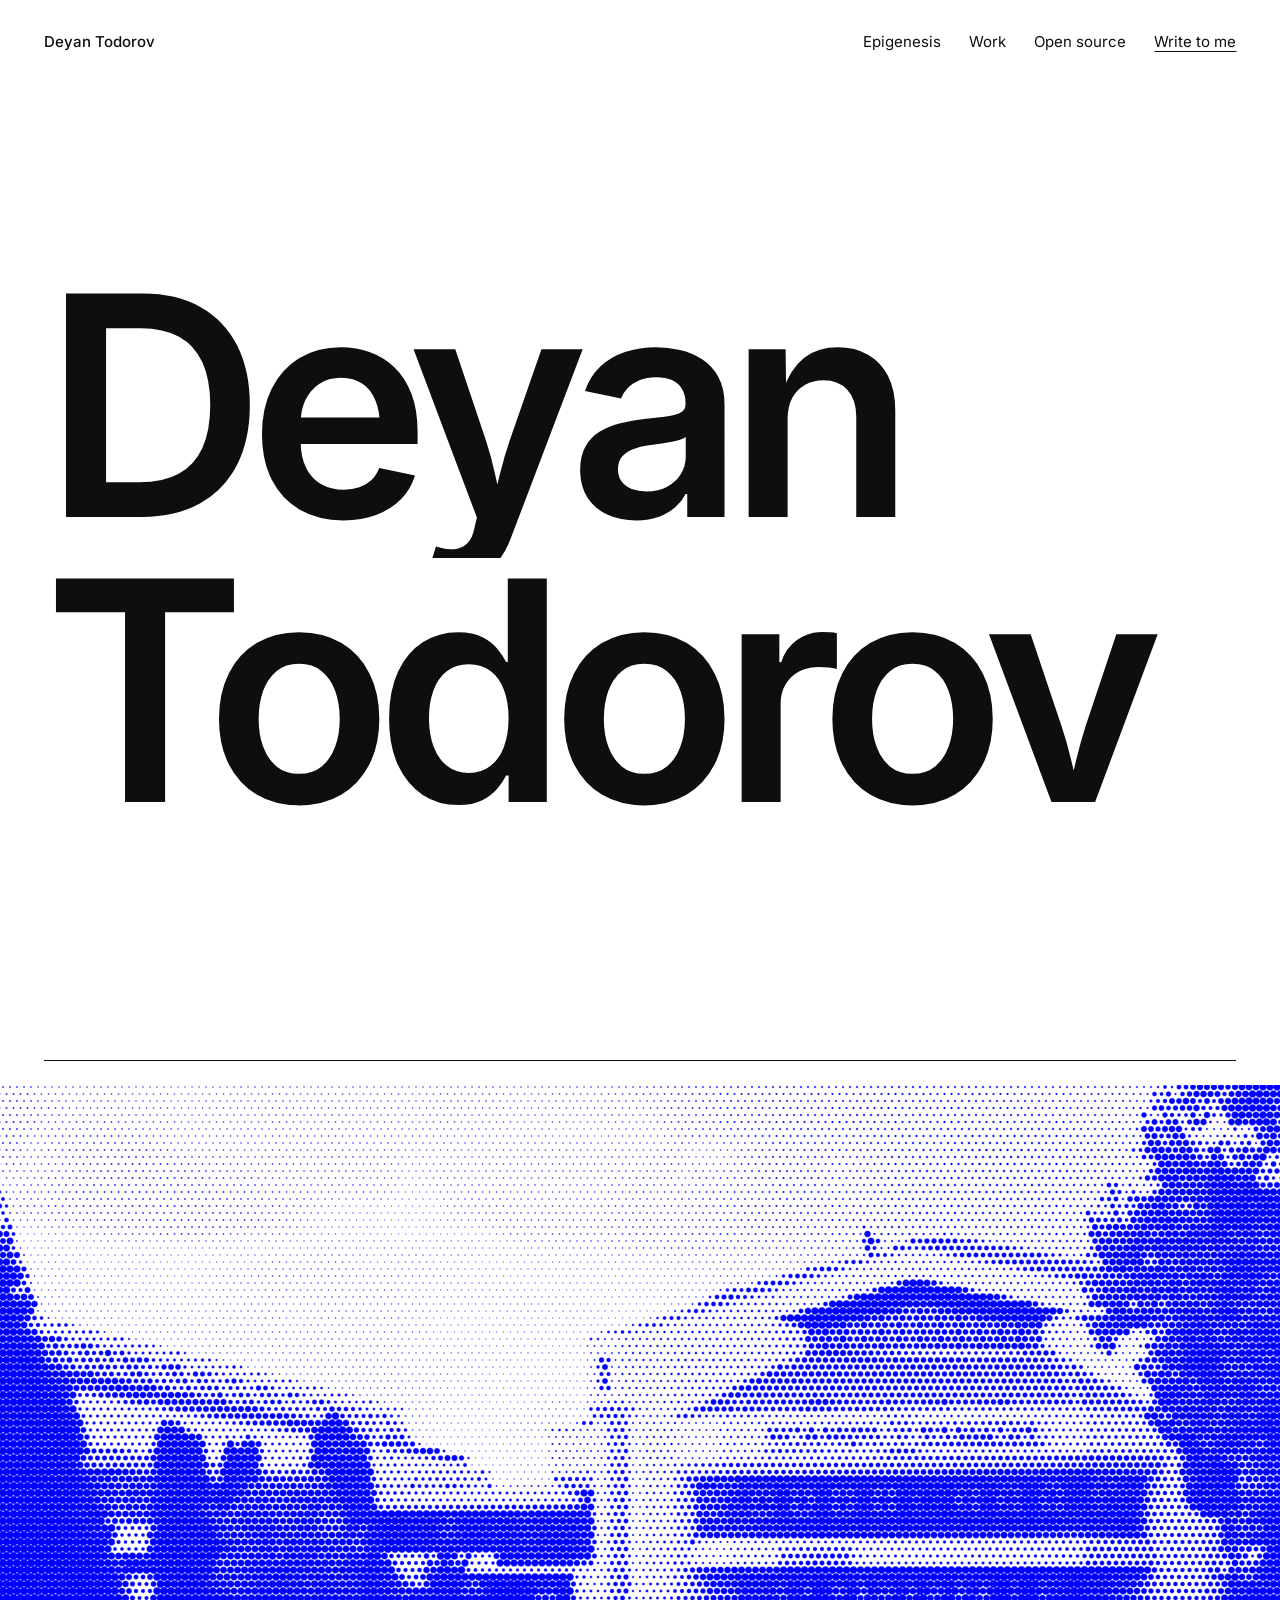
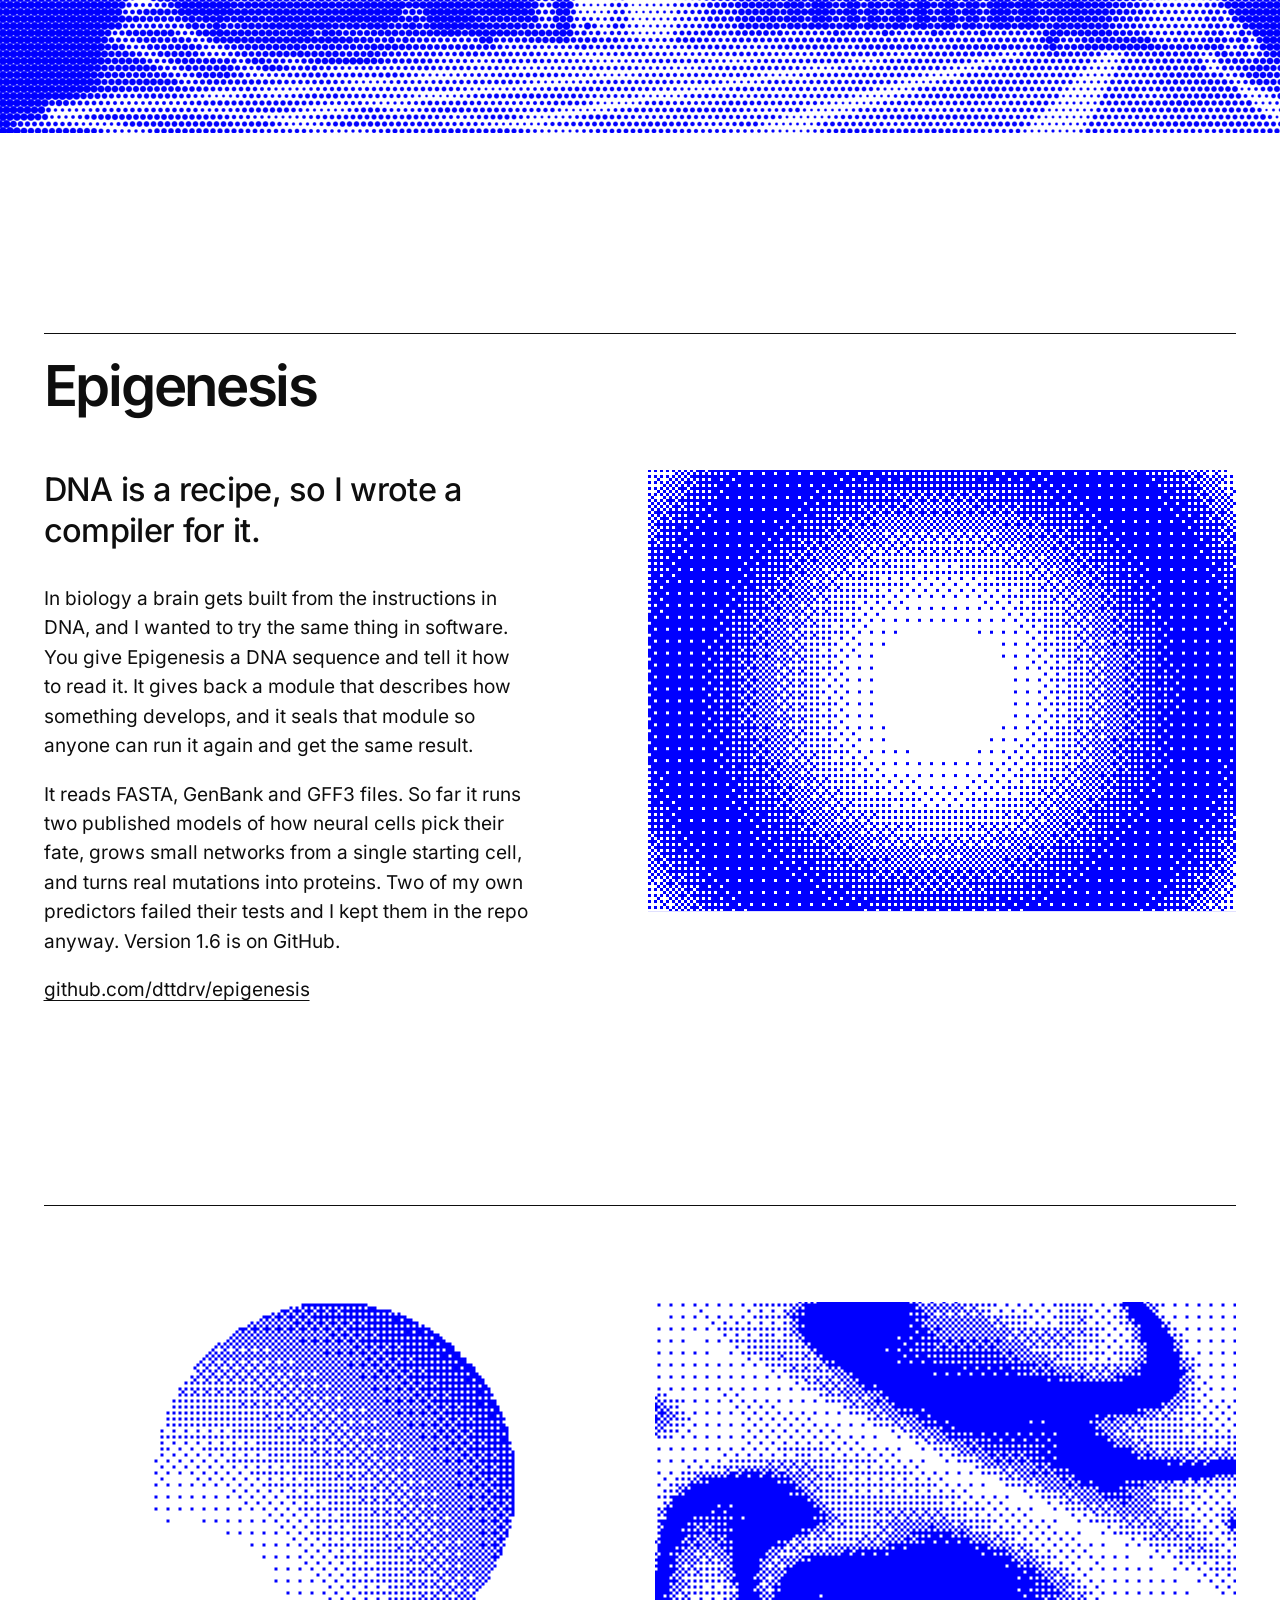
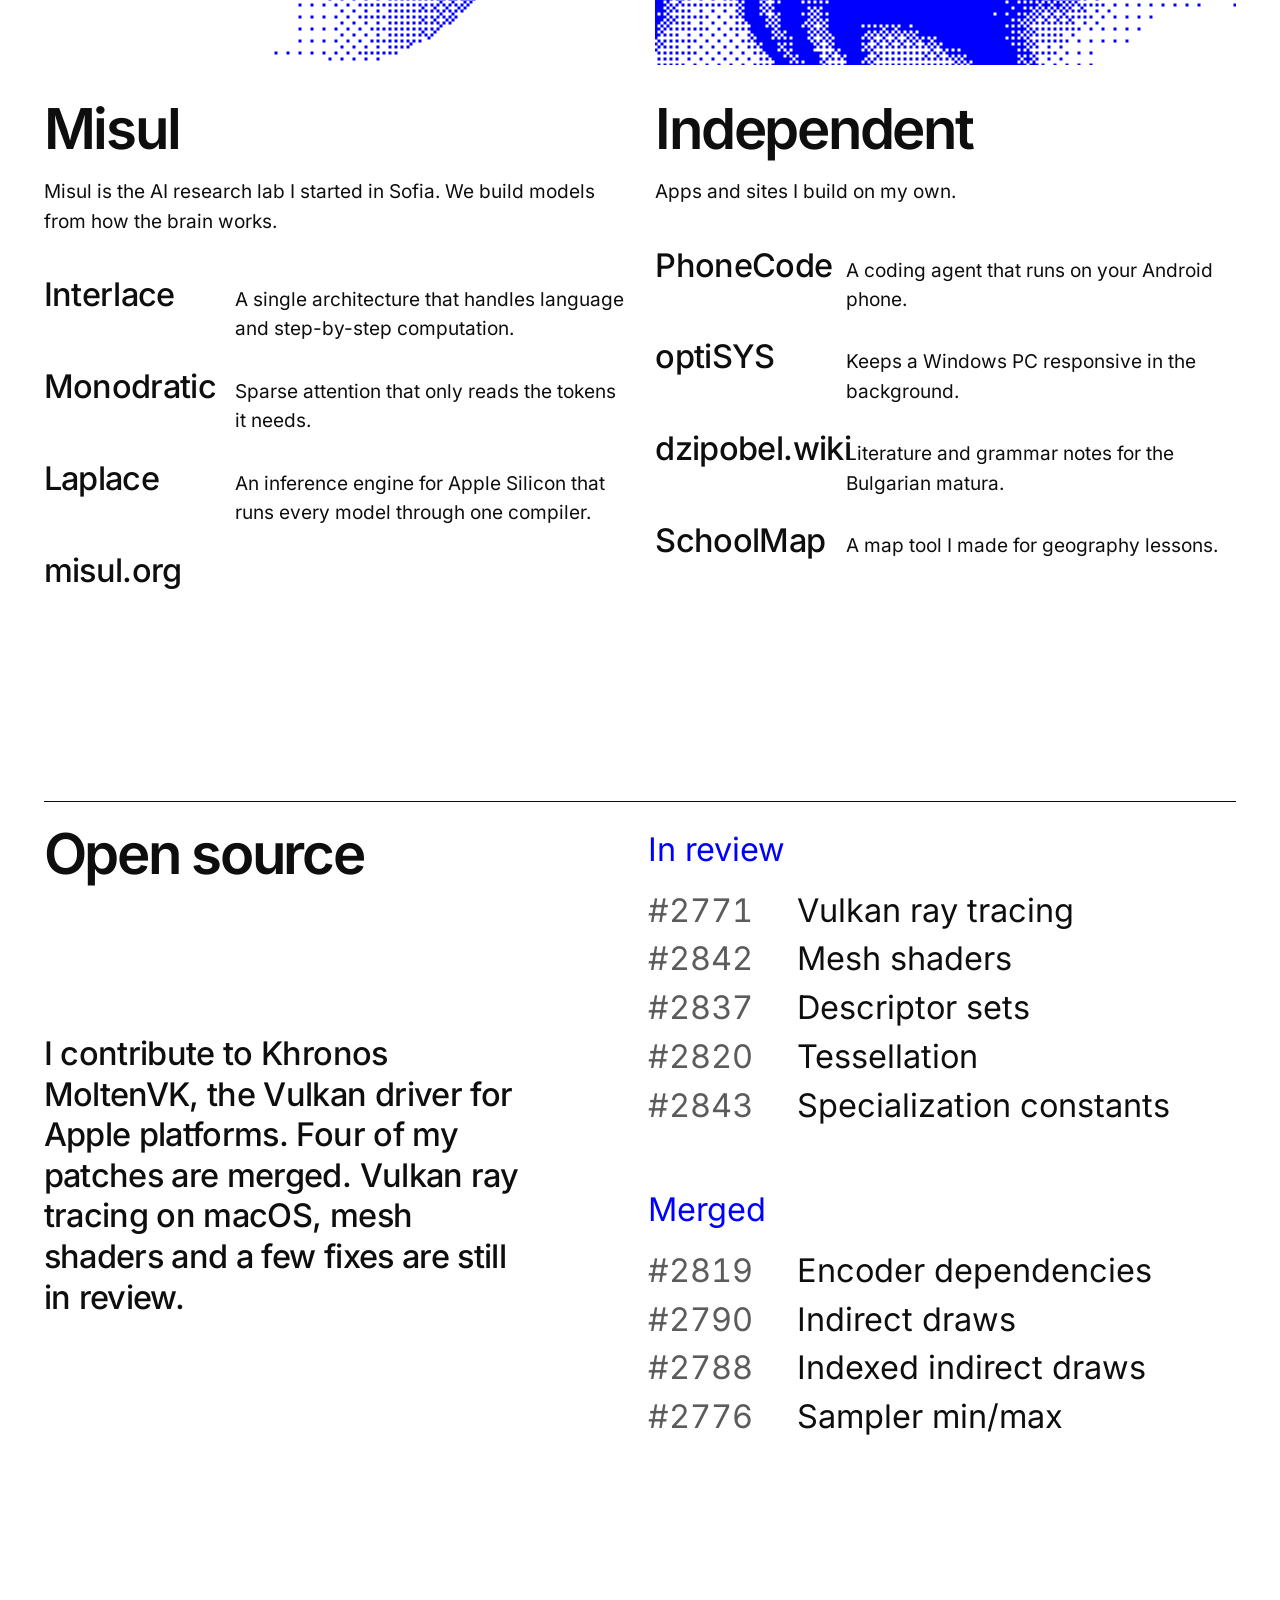
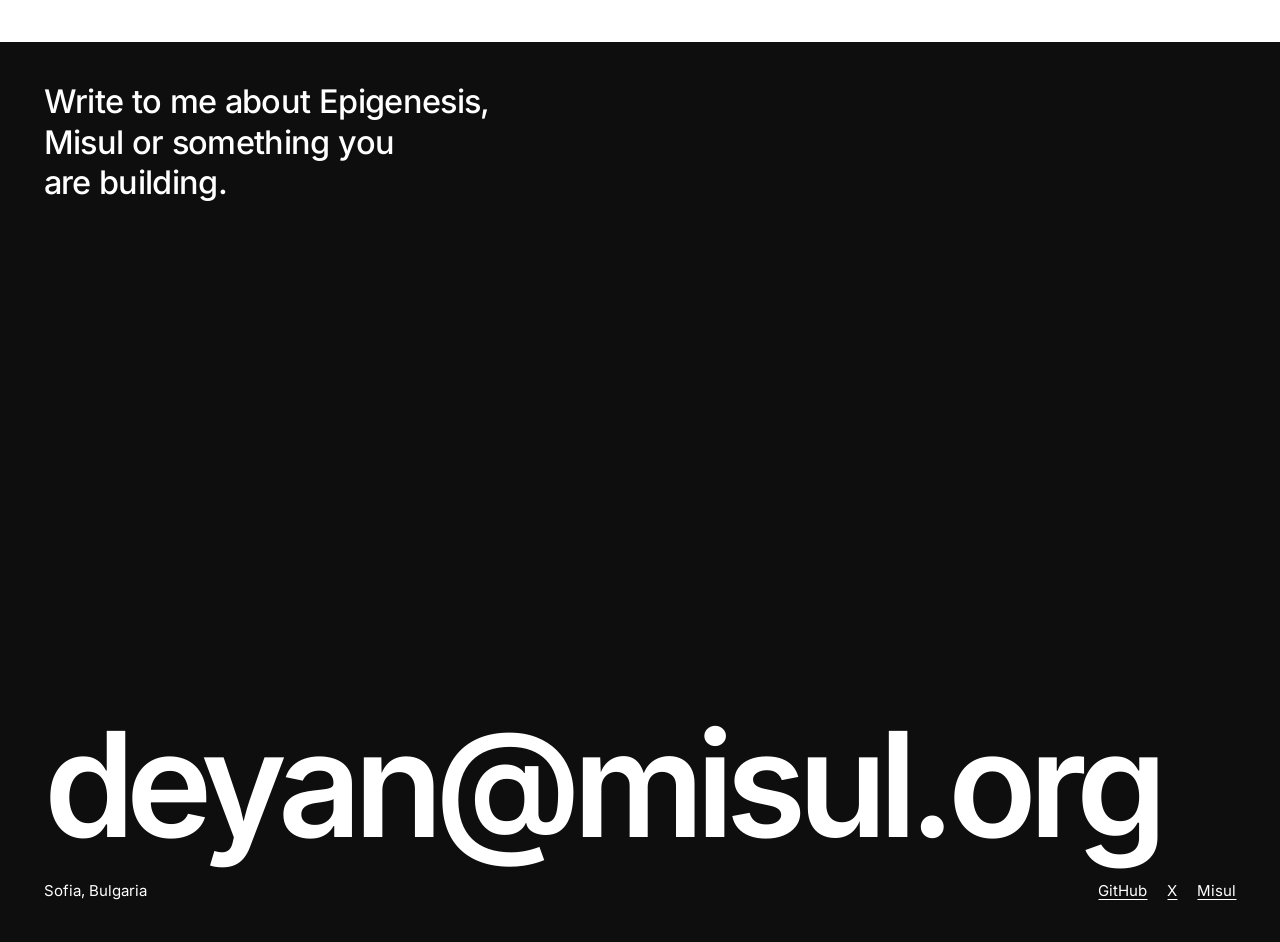
==== commit 7d198408: "Bring the site up to specification.website where it applies to a static Pages site. Cloudflare Pages" ====
--- a/index.html
+++ b/index.html
@@ -14,6 +14,7 @@
   <link rel="alternate" type="text/plain" href="https://dttdrv.xyz/llms.txt" title="LLM summary">
   <meta name="theme-color" content="#FFFFFF" media="(prefers-color-scheme: light)">
   <meta name="theme-color" content="#101010" media="(prefers-color-scheme: dark)">
+  <meta name="color-scheme" content="light dark">
 
   <meta property="og:type" content="website">
   <meta property="og:url" content="https://dttdrv.xyz/">
@@ -36,11 +37,11 @@
 
   <link rel="icon" type="image/svg+xml" href="favicon.svg">
   <link rel="preload" href="fonts/inter-600-normal-latin.woff2" as="font" type="font/woff2" crossorigin>
-  <link rel="stylesheet" href="fonts.css?v=1ecf6b03f3">
-  <link rel="stylesheet" href="home/home.css?v=1ecf6b03f3">
+  <link rel="stylesheet" href="fonts.css?v=2da145e4cd">
+  <link rel="stylesheet" href="home/home.css?v=2da145e4cd">
   <script>document.documentElement.className = 'js';</script>
-  <link rel="modulepreload" href="home/main.js?v=1ecf6b03f3">
-  <link rel="modulepreload" href="home/strings.js?v=1ecf6b03f3">
+  <link rel="modulepreload" href="home/main.js?v=2da145e4cd">
+  <link rel="modulepreload" href="home/strings.js?v=2da145e4cd">
 
   <script type="application/ld+json">
   {
@@ -172,7 +173,7 @@
               "@type": "SoftwareApplication",
               "name": "PhoneCode",
               "description": "On-device Android coding agent that edits local workspaces and connects to chosen model providers without a proxy.",
-              "url": "https://dttdrv.xyz/phonecode.html",
+              "url": "https://dttdrv.xyz/phonecode",
               "applicationCategory": "DeveloperApplication",
               "operatingSystem": "Android",
               "author": {
@@ -187,7 +188,7 @@
               "@type": "SoftwareApplication",
               "name": "optiSYS",
               "description": "Native Windows system optimizer and low-latency tuning utility.",
-              "url": "https://dttdrv.xyz/optisys.html",
+              "url": "https://dttdrv.xyz/optisys",
               "applicationCategory": "UtilitiesApplication",
               "operatingSystem": "Windows",
               "author": {
@@ -253,6 +254,7 @@
 </head>
 
 <body>
+  <a class="skip" href="#main">Skip to content</a>
   <header class="top">
     <a class="mark" href="#top">Deyan Todorov</a>
     <nav aria-label="Sections">
@@ -263,7 +265,7 @@
     <a class="button" href="mailto:deyan@misul.org" data-i18n="action.write">Write to me</a>
   </header>
 
-  <main>
+  <main id="main">
     <section class="hero" id="top">
       <h1 class="name"><span class="line"><span data-i18n="name.first">Deyan</span></span> <span class="line"><span data-i18n="name.last">Todorov</span></span></h1>
     </section>
@@ -341,7 +343,7 @@
     </div>
   </footer>
 
-  <script type="module" src="home/main.js?v=1ecf6b03f3"></script>
+  <script type="module" src="home/main.js?v=2da145e4cd"></script>
 </body>
 
 </html>
--- a/home/home.css
+++ b/home/home.css
@@ -50,6 +50,7 @@
 h1, h2, h3 { font-weight: 400; }
 h2 { font: 600 var(--large)/1 var(--text); letter-spacing: -0.04em; }
 p { text-wrap: pretty; }
+h1, h2, h3 { text-wrap: balance; }
 ul { list-style: none; }
 figcaption { font-size: var(--small); color: var(--soft); }
 figcaption { margin-top: 14px; max-width: 40em; }
@@ -64,6 +65,10 @@
   text-underline-offset: 0.25em;
   white-space: nowrap;
 }
+
+/* the first stop for the keyboard, out of sight until it is focused */
+.skip { position: absolute; z-index: 3; left: var(--margin); top: 12px; padding: 8px 12px; background: var(--paper); transform: translateY(-200%); }
+.skip:focus { transform: none; }
 
 /* === Pictures: printed in dots by a shader over the photograph, which stays for when there is no WebGL === */
 .print { position: relative; overflow: hidden; }
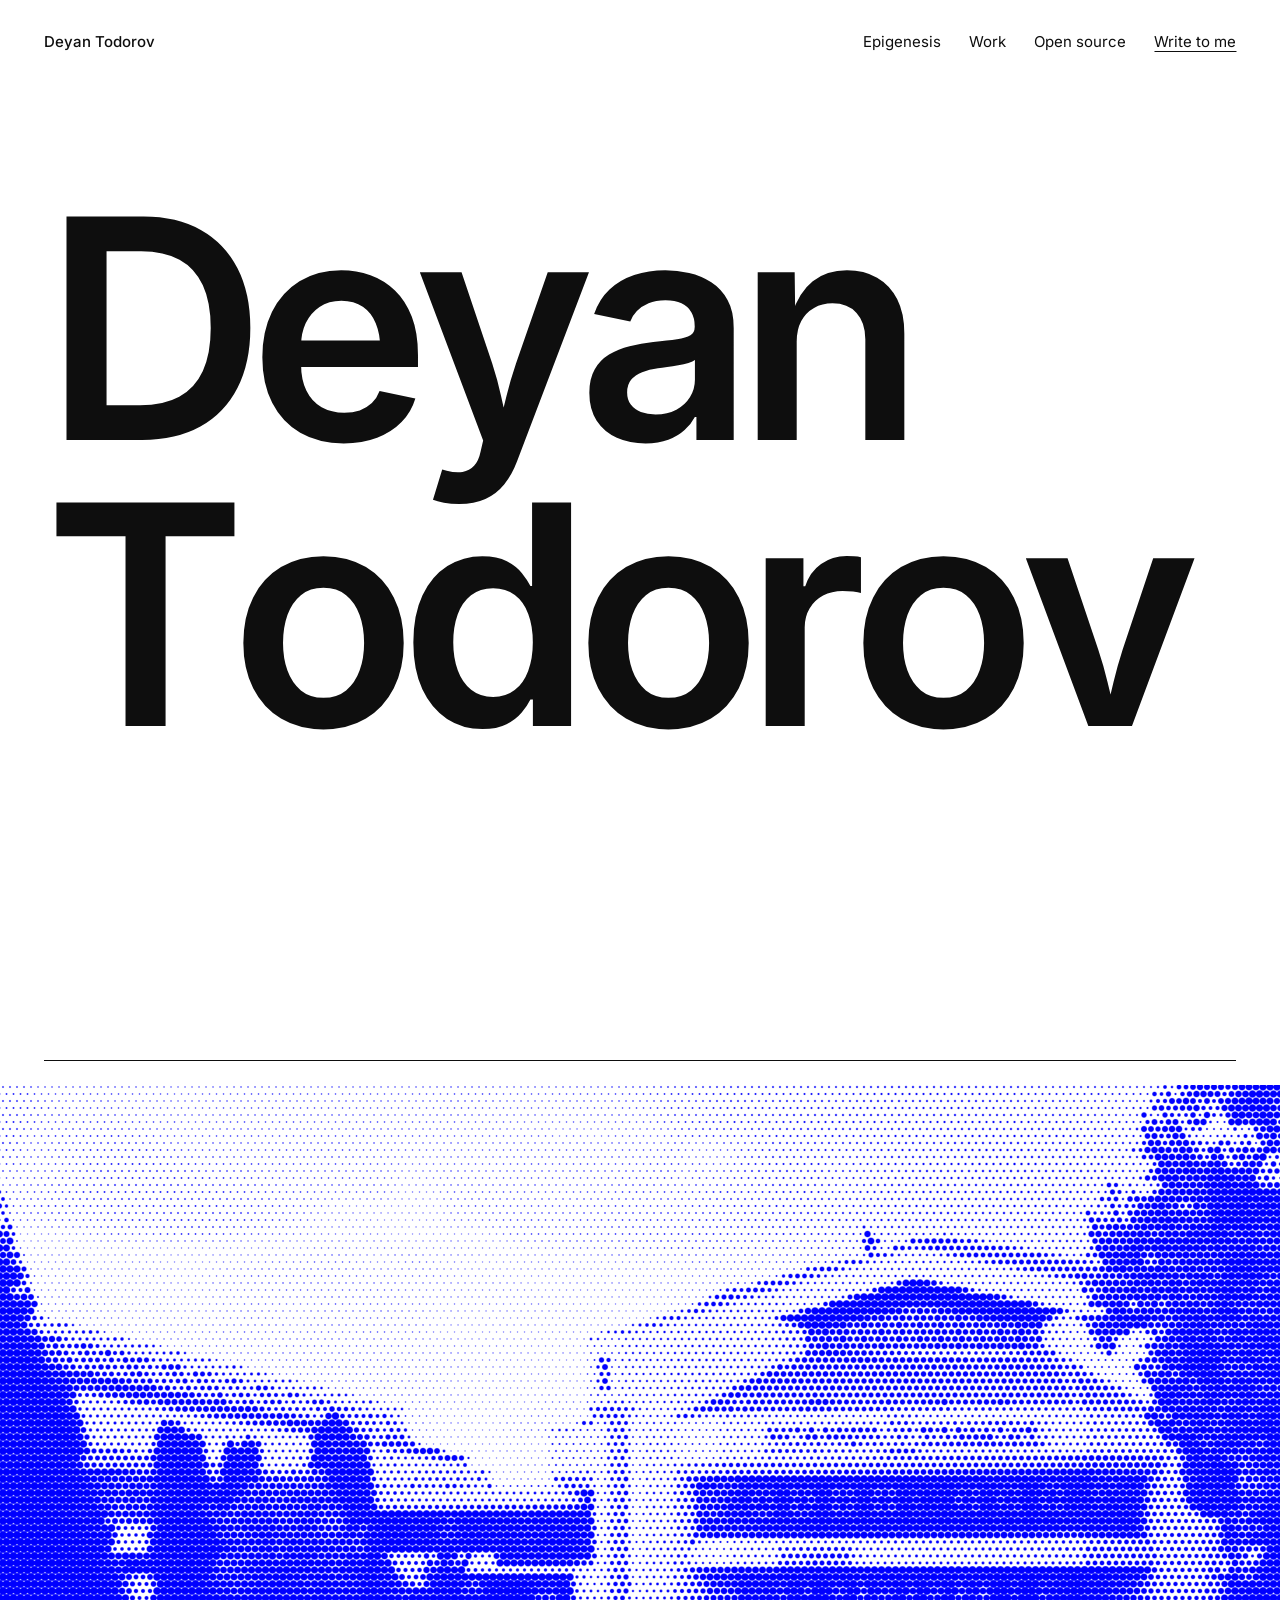
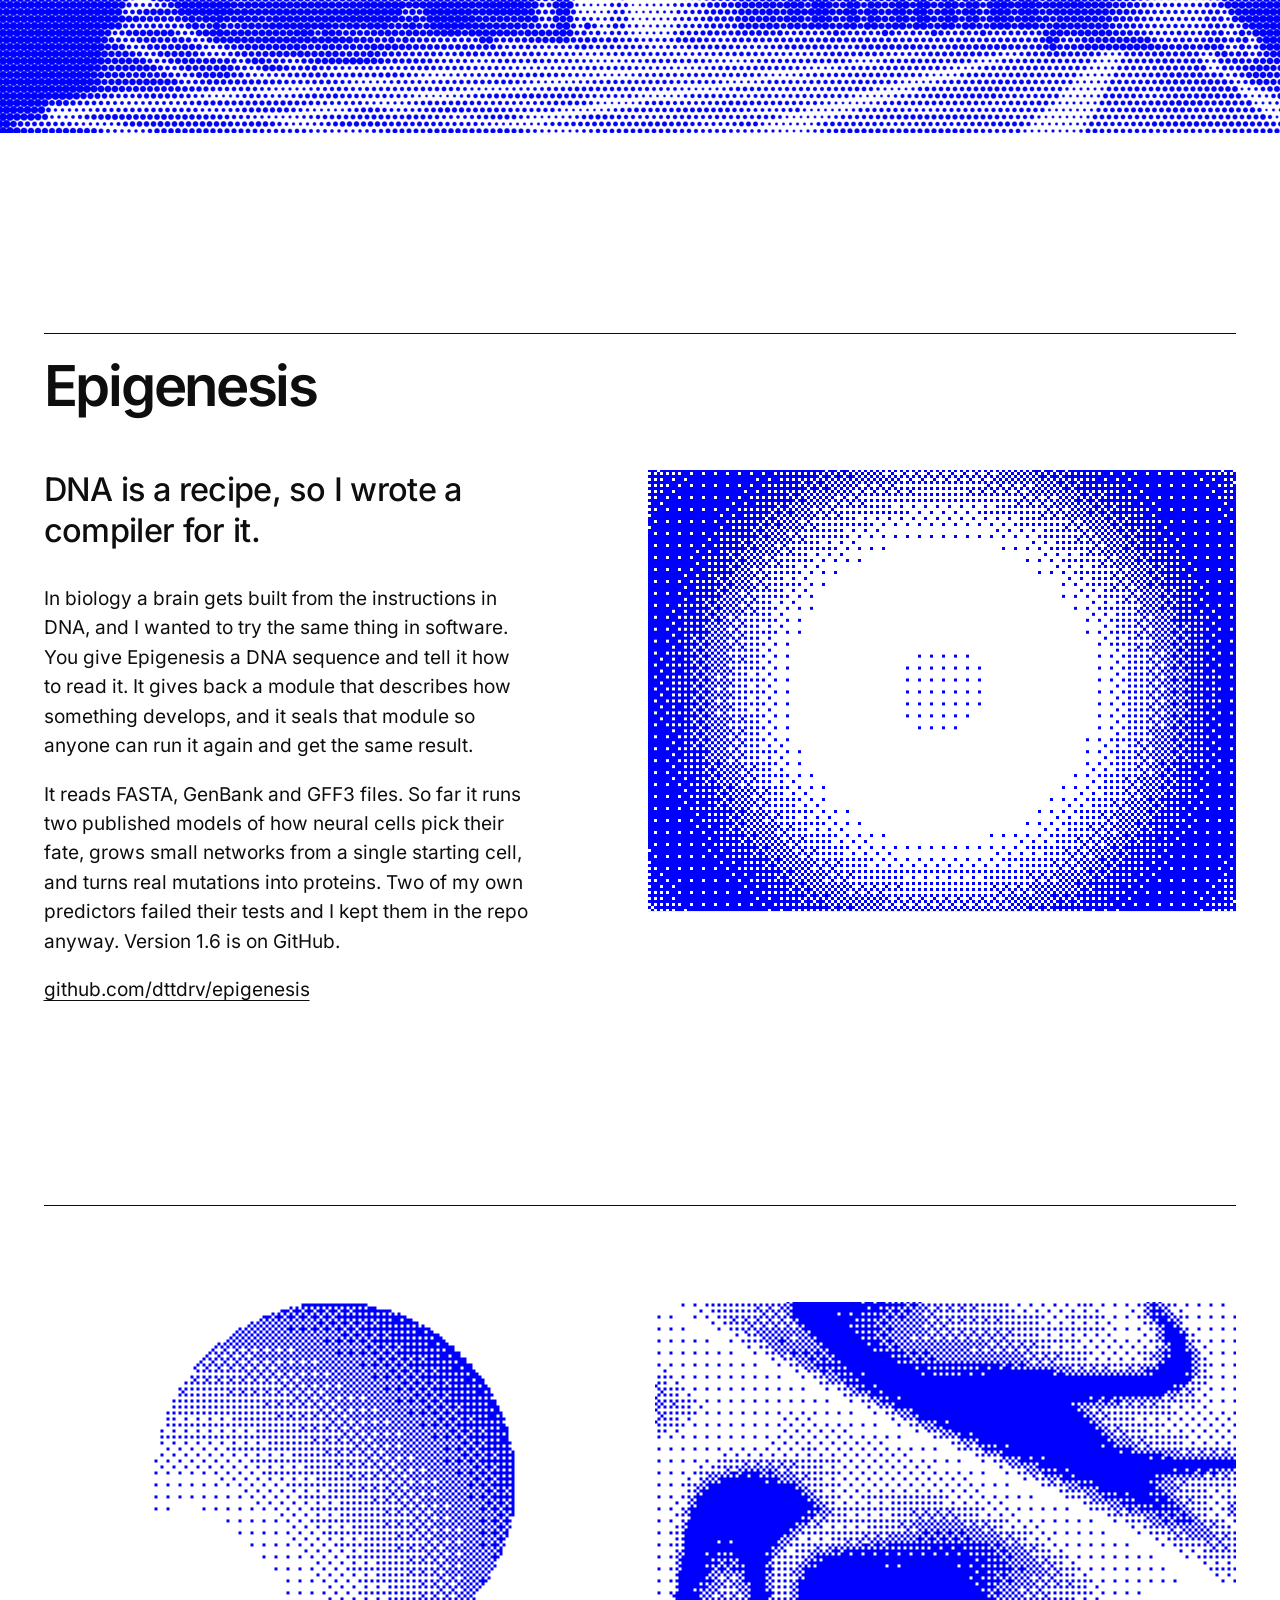
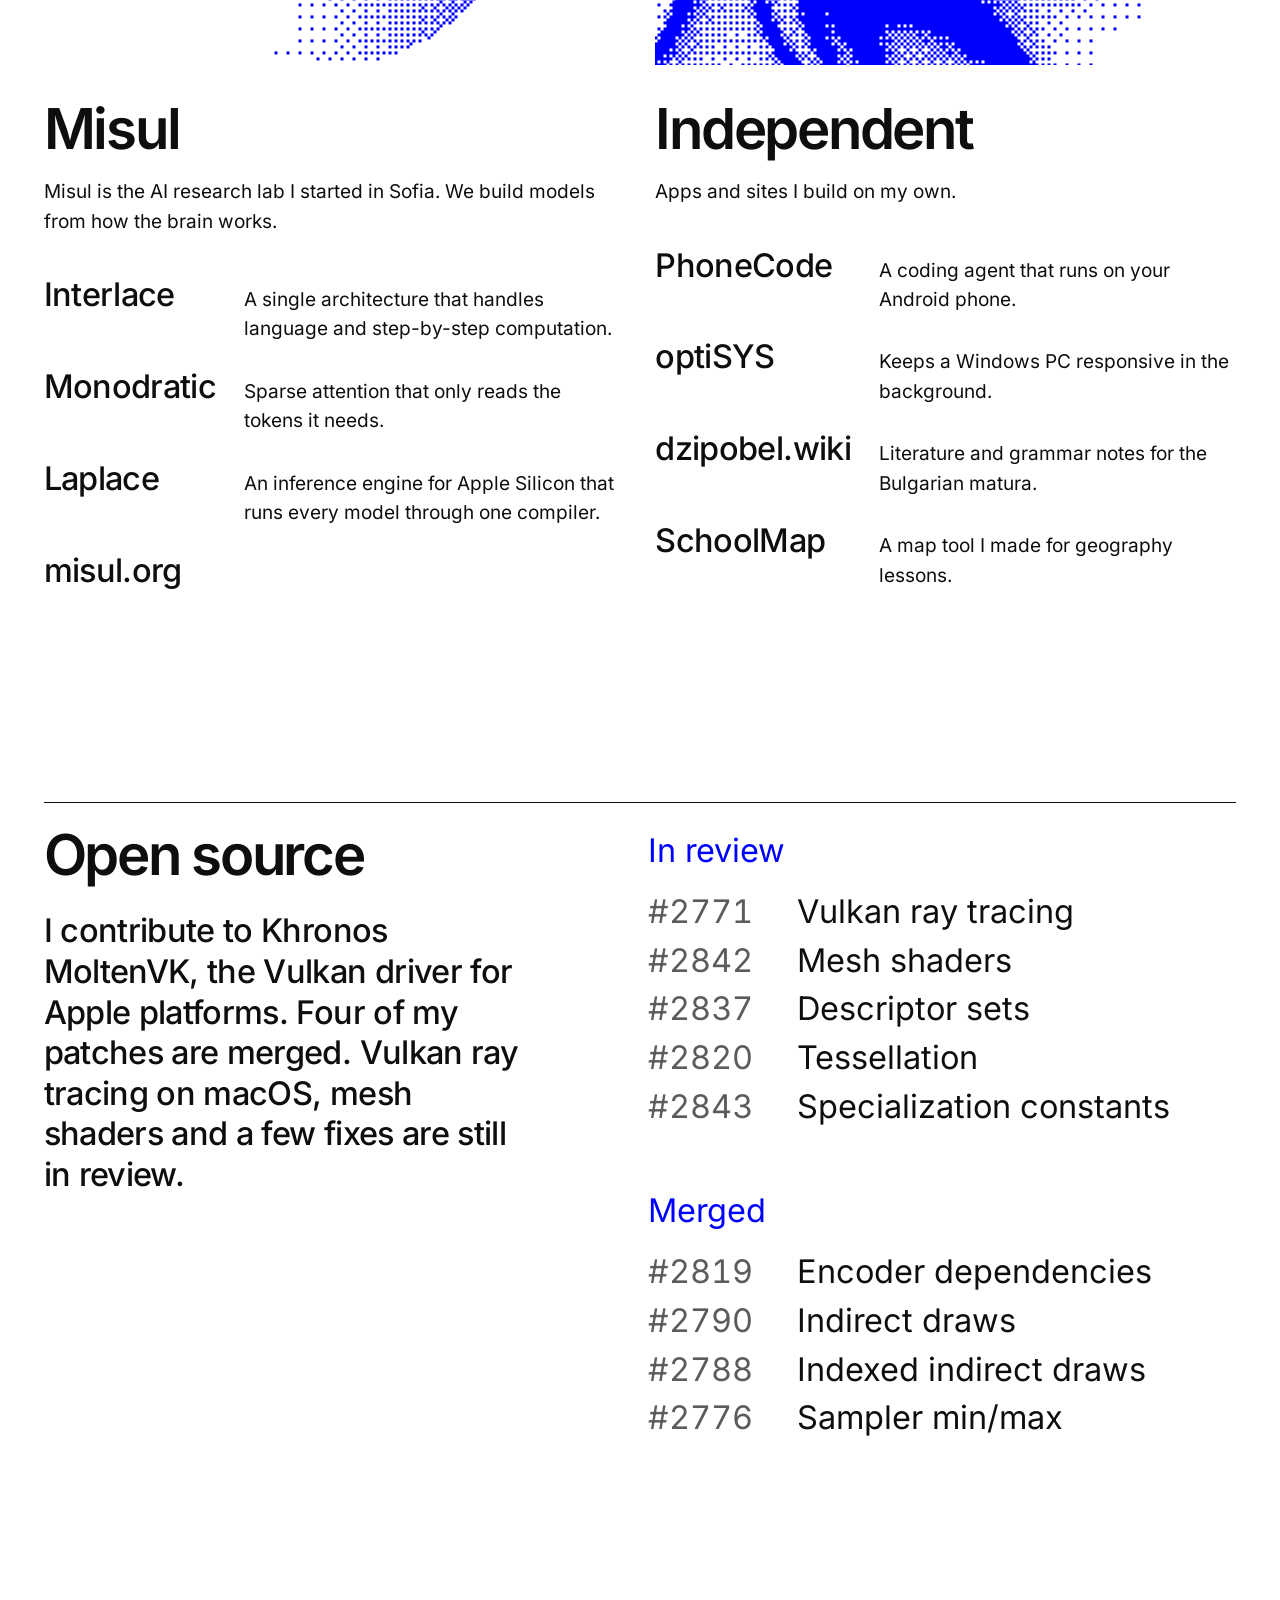
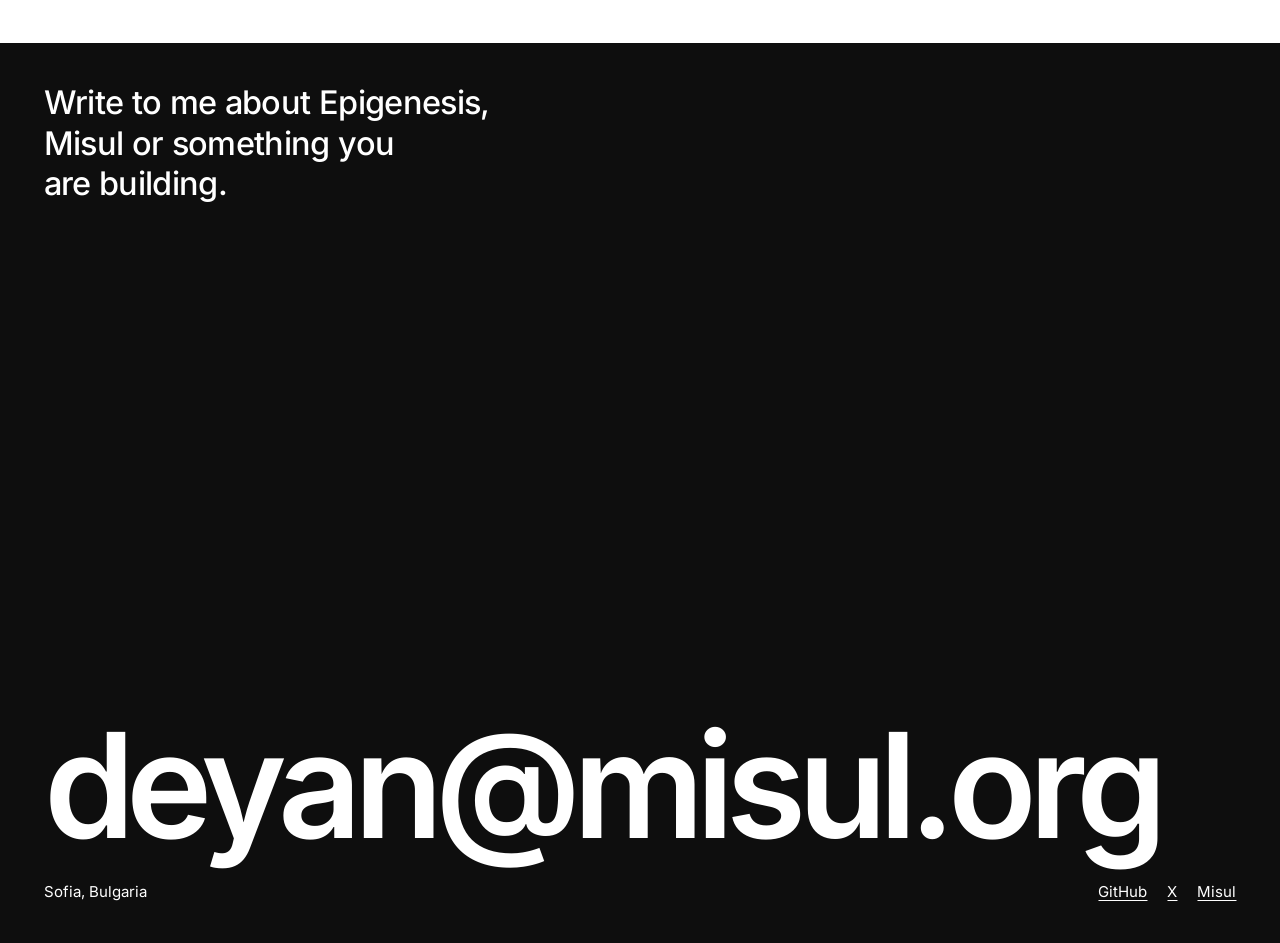
==== commit ed9e899e: "Fix clipping and layout faults in every mode, centre the heroes, move the motion up a level. The nam" ====
--- a/index.html
+++ b/index.html
@@ -37,11 +37,11 @@
 
   <link rel="icon" type="image/svg+xml" href="favicon.svg">
   <link rel="preload" href="fonts/inter-600-normal-latin.woff2" as="font" type="font/woff2" crossorigin>
-  <link rel="stylesheet" href="fonts.css?v=2da145e4cd">
-  <link rel="stylesheet" href="home/home.css?v=2da145e4cd">
+  <link rel="stylesheet" href="fonts.css?v=675e030e78">
+  <link rel="stylesheet" href="home/home.css?v=675e030e78">
   <script>document.documentElement.className = 'js';</script>
-  <link rel="modulepreload" href="home/main.js?v=2da145e4cd">
-  <link rel="modulepreload" href="home/strings.js?v=2da145e4cd">
+  <link rel="modulepreload" href="home/main.js?v=675e030e78">
+  <link rel="modulepreload" href="home/strings.js?v=675e030e78">
 
   <script type="application/ld+json">
   {
@@ -343,7 +343,7 @@
     </div>
   </footer>
 
-  <script type="module" src="home/main.js?v=2da145e4cd"></script>
+  <script type="module" src="home/main.js?v=675e030e78"></script>
 </body>
 
 </html>
--- a/home/home.css
+++ b/home/home.css
@@ -89,7 +89,10 @@
   padding: 20px var(--margin);
   font-size: var(--small);
 }
+.top { container-type: inline-size; }
+.top a { white-space: nowrap; }
 .top a:not(.button) { text-decoration: none; }
+@container (max-width: 560px) { .top nav { display: none; } }
 .mark { font-weight: 500; margin-right: auto; }
 .top nav { display: flex; gap: 28px; }
 .top:has(~ main .cover) { right: var(--cover); }
@@ -99,11 +102,13 @@
   min-height: 100svh;
   display: flex;
   flex-direction: column;
-  justify-content: flex-end;
+  justify-content: center;
   padding: 120px var(--margin) 56px;
 }
 .hero:has(.cover) { display: grid; grid-template-columns: minmax(0, 1fr) var(--cover); padding: 0; }
-.title { display: flex; flex-direction: column; justify-content: flex-end; padding: 120px var(--margin) 56px; }
+.title { display: flex; flex-direction: column; justify-content: center; padding: 120px var(--margin) 56px; container-type: inline-size; }
+/* beside a picture the name never runs past its half: 19cqi fits the widest name, PhoneCode */
+.title .name { font-size: min(clamp(64px, 10.6vw, 196px), 19cqi); }
 .cover { position: relative; }
 .cover .print { position: absolute; inset: 0; }
 .name {
@@ -114,15 +119,21 @@
 /* standing alone, the name runs the width of the page */
 .hero:not(:has(.cover)) .name { font-size: 24vw; }
 /* each line rises from behind its own baseline */
-.name .line { display: block; overflow: hidden; padding-bottom: 0.07em; }
+/* at 0.86 line height a descender reaches 1.005em below the line top, so each mask leaves 1.02em and gives the extra back */
+.name .line { display: block; overflow: hidden; padding-bottom: 0.16em; margin-bottom: -0.09em; }
 .name .line > span { display: inline-block; }
-.js .name .line > span { animation: rise 900ms var(--ease) both; }
-.js .name .line + .line > span { animation-delay: 110ms; }
+.name .ch { display: inline-block; }
+@media (prefers-reduced-motion: no-preference) {
+  /* main.js splits the name into letters that rise one after another; if it never runs, the whole line rises late instead */
+  .js .name .line > span { animation: rise 900ms 1200ms var(--ease) both; }
+  .js .name.split .line > span { animation: none; }
+  .js .name .ch { animation: rise 1100ms calc(120ms + var(--i) * 32ms) var(--ease) both; }
+}
 .hero-line { max-width: 26ch; margin-top: 32px; font: 500 var(--middle)/1.25 var(--text); letter-spacing: -0.02em; }
 .js .hero-line { animation: appear 700ms 450ms var(--ease) both; }
 .js .cover .print { animation: appear 900ms 150ms var(--ease) both; }
 
-@keyframes rise { from { transform: translateY(105%); } }
+@keyframes rise { from { transform: translateY(110%) rotate(4deg); } }
 @keyframes appear { from { opacity: 0; transform: translateY(12px); } }
 
 /* === Byala Slatina across the page === */
@@ -180,7 +191,8 @@
 .group > .print { aspect-ratio: 16 / 10; margin-bottom: 36px; }
 .group h2 { margin-bottom: 20px; }
 .group .intro { max-width: 30em; margin-bottom: 28px; }
-.group li { display: grid; grid-template-columns: 9em 1fr; column-gap: 20px; align-items: baseline; padding: 12px 0; transition: opacity 200ms; }
+.group ul { display: grid; grid-template-columns: max-content minmax(0, 1fr); column-gap: 28px; }
+.group li { grid-column: 1 / -1; display: grid; grid-template-columns: subgrid; align-items: baseline; padding: 12px 0; transition: opacity 200ms; }
 .group li > :first-child { font: 500 var(--middle)/1.15 var(--text); letter-spacing: -0.02em; text-decoration: none; }
 /* pointing at one row quiets the others */
 .group ul:has(a:hover) li:not(:has(a:hover)) { opacity: 0.4; }
@@ -195,7 +207,7 @@
   align-items: start;
   padding: 200px var(--margin);
 }
-.lineup .side { grid-column: 1 / -1; display: grid; grid-template-columns: subgrid; align-items: start; }
+.lineup .side { grid-column: 1 / -1; display: grid; grid-template-columns: subgrid; grid-template-rows: auto 1fr; align-items: start; }
 .lineup .side > h2, .lineup .side > .lead { grid-column: 1 / 6; }
 .lineup .side > .lead { margin-top: 28px; }
 .lineup .side > .table { grid-column: 7 / 13; grid-row: 1 / span 2; }
@@ -214,6 +226,15 @@
 .copy .links { display: flex; flex-wrap: wrap; gap: 8px 28px; margin-top: 16px; }
 .legal { display: flex; gap: 24px; margin-top: 28px; font-size: var(--small); color: var(--soft); }
 
+/* === Legal pages: one readable column under the top row === */
+.doc { max-width: calc(720px + 2 * var(--margin)); margin: 0 auto; padding: 160px var(--margin) 160px; }
+.doc h1 { font: 600 var(--large)/1 var(--text); letter-spacing: -0.04em; }
+.doc .date { margin: 20px 0 72px; font-size: var(--small); color: var(--soft); }
+.doc h2 { font: 500 var(--middle)/1.2 var(--text); letter-spacing: -0.02em; margin: 64px 0 16px; }
+.doc p + p, .doc ul + p, .doc p + ul { margin-top: 1em; }
+.doc ul { list-style: disc; padding-left: 1.2em; }
+.doc li + li { margin-top: 0.5em; }
+
 /* === The close: the address as display type on the dark ground === */
 .close {
   min-height: 100svh;
@@ -225,6 +246,9 @@
   overflow: hidden;
 }
 .close a:hover { color: var(--accent); }
+@media (prefers-color-scheme: dark) {
+  .close { background: color-mix(in srgb, var(--accent) 14%, var(--paper)); color: var(--ink); }
+}
 .ask { max-width: 22ch; font: 500 var(--middle)/1.25 var(--text); letter-spacing: -0.02em; }
 .email {
   align-self: end;
@@ -239,28 +263,59 @@
 .credits { max-width: 62em; margin-top: 48px; font-size: var(--small); opacity: 0.7; }
 
 /* === Entrances: each block rises once as it comes into view === */
-.armed [data-reveal] { opacity: 0; transform: translateY(24px); transition: opacity 700ms var(--ease), transform 900ms var(--ease); }
+/* words lift in, headings rise out of their own line, pictures open from the bottom, rows follow one another */
+.armed [data-reveal] { opacity: 0; transform: translateY(32px); transition: opacity 800ms var(--ease), transform 1100ms var(--ease); }
 .armed [data-reveal].in { opacity: 1; transform: none; }
 .armed .copy[data-reveal].in, .armed .group + .group[data-reveal].in { transition-delay: 90ms; }
+.armed [data-reveal] h2 { clip-path: inset(-0.2em -0.2em 100% -0.2em); transform: translateY(0.4em); transition: clip-path 1100ms var(--ease), transform 1100ms var(--ease); }
+.armed [data-reveal].in h2 { clip-path: inset(-0.2em -0.2em -0.3em -0.2em); transform: none; }
+.armed .print[data-reveal], .armed [data-reveal] > .print, .armed .band > .print { opacity: 1; transform: none; clip-path: inset(100% 0 0 0); transition: clip-path 1400ms var(--ease); }
+.armed .print[data-reveal].in, .armed [data-reveal].in > .print, .armed .band.in > .print { clip-path: inset(0); }
 .armed .specimen[data-reveal].in { transition-delay: 160ms; }
+.armed :is(.print[data-reveal], [data-reveal] > .print, .band > .print) > * { scale: 1.12; transition: scale 1800ms var(--ease), opacity 400ms; }
+.armed .in.print > *, .armed .in > .print > * { scale: 1; }
+.armed [data-reveal] :is(li, .table > *) { opacity: 0; translate: 0 14px; transition: opacity 700ms var(--ease), translate 900ms var(--ease); transition-delay: calc(200ms + var(--i, 0) * 55ms); }
+.armed [data-reveal].in :is(li, .table > *) { opacity: 1; translate: none; }
+.armed :is(.about, .showcase, .ledger, .lineup)::before { transform: scaleX(0); transform-origin: left; transition: transform 1400ms var(--ease); }
+.armed :is(.about, .showcase, .ledger, .lineup).in::before { transform: none; }
+
+/* scrolling away, the name drifts up behind the page; scrolling in, the address slides home */
+@supports (animation-timeline: view()) {
+  @media (prefers-reduced-motion: no-preference) {
+    .hero .name { animation: drift linear both; animation-timeline: view(); animation-range: exit 0% exit 100%; }
+    .email { animation: arrive linear both; animation-timeline: view(); animation-range: entry 0% entry 100%; }
+  }
+}
+@keyframes drift { to { transform: translateY(-18%); opacity: 0.2; } }
+@keyframes arrive { from { transform: translateX(12%); } }
 
 /* going from page to page, the name stays and becomes the next one */
 @view-transition { navigation: auto; }
+
+/* === Tablets: panels stack before their columns get too narrow to read === */
+@media (max-width: 1024px) {
+  .showcase .copy { grid-column: 1 / 9; }
+  .specimen { grid-column: 1 / -1; margin-top: 56px; aspect-ratio: 16 / 9; }
+  .ledger { grid-template-columns: minmax(0, 1fr); }
+  .lineup .side > h2, .lineup .side > .lead, .lineup .side > .table { grid-column: 1 / -1; }
+  .lineup .side > .table { grid-row: auto; margin-top: 56px; }
+  .lineup .side > .lead { max-width: 34em; }
+}
 
 /* === The phone gets its own composition === */
 @media (max-width: 720px) {
   /* one column on the margins; pictures run to the edges of the screen */
   .top, .top:has(~ main .cover) { right: 0; min-height: 52px; padding: 0 var(--margin); background: var(--paper); }
   .top nav { display: none; }
-  .hero { padding-top: 96px; }
-  .hero:has(.cover) { grid-template-columns: minmax(0, 1fr); padding: 52px 0 0; }
+  .hero { padding: 76px var(--margin) 40px; }
+  .hero:has(.cover) { grid-template-columns: minmax(0, 1fr); grid-template-rows: auto 1fr; padding: 52px 0 0; }
   .cover { grid-row: 1; aspect-ratio: 4 / 5; }
   /* a whole screenshot keeps its own shape instead of floating in paper */
   .cover:has([data-fit="contain"]) { aspect-ratio: 652 / 480; }
   .title { padding: 28px var(--margin) 48px; }
-  .name { font-size: 20.5vw; }
+  .name, .hero:not(:has(.cover)) .name { font-size: 20.5vw; }
   /* a product's one long word gets the width a two-line name gets per line */
-  .name:not(:has(.line + .line)) { font-size: 15vw; }
+  .title .name:not(:has(.line + .line)) { font-size: 15vw; }
   .hero-line { margin-top: 20px; font-size: 20px; }
 
   .about, .showcase, .ledger, .lineup { padding-top: 72px; }
@@ -272,7 +327,9 @@
 
   .ledger { grid-template-columns: 1fr; row-gap: 72px; }
   .group > .print { margin: 0 calc(-1 * var(--margin)) 28px; }
+  .group ul { display: block; }
   .group li { grid-template-columns: 1fr; row-gap: 2px; padding: 10px 0; }
+  .doc { padding-top: 112px; }
 
   .lineup { padding-bottom: 96px; }
   .lineup .side > h2, .lineup .side > .lead, .lineup .side > .table { grid-column: 1 / -1; }
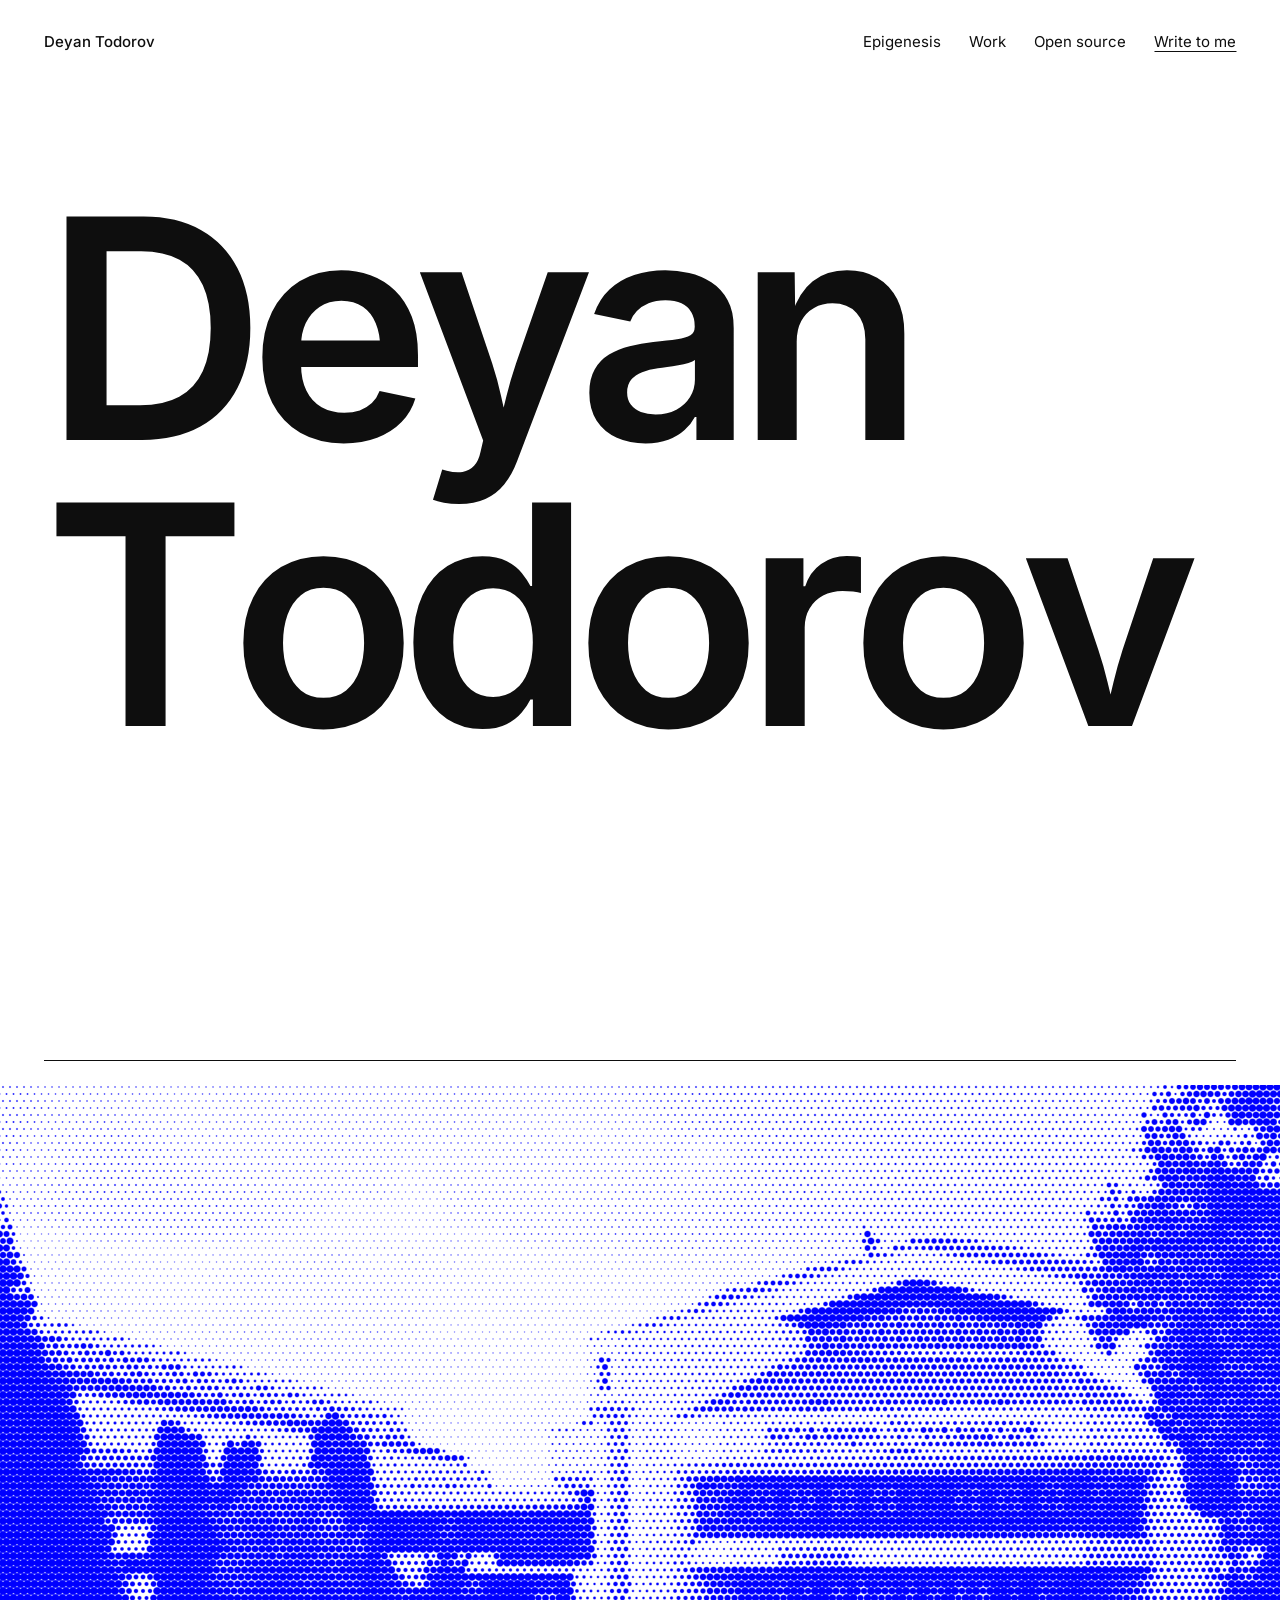
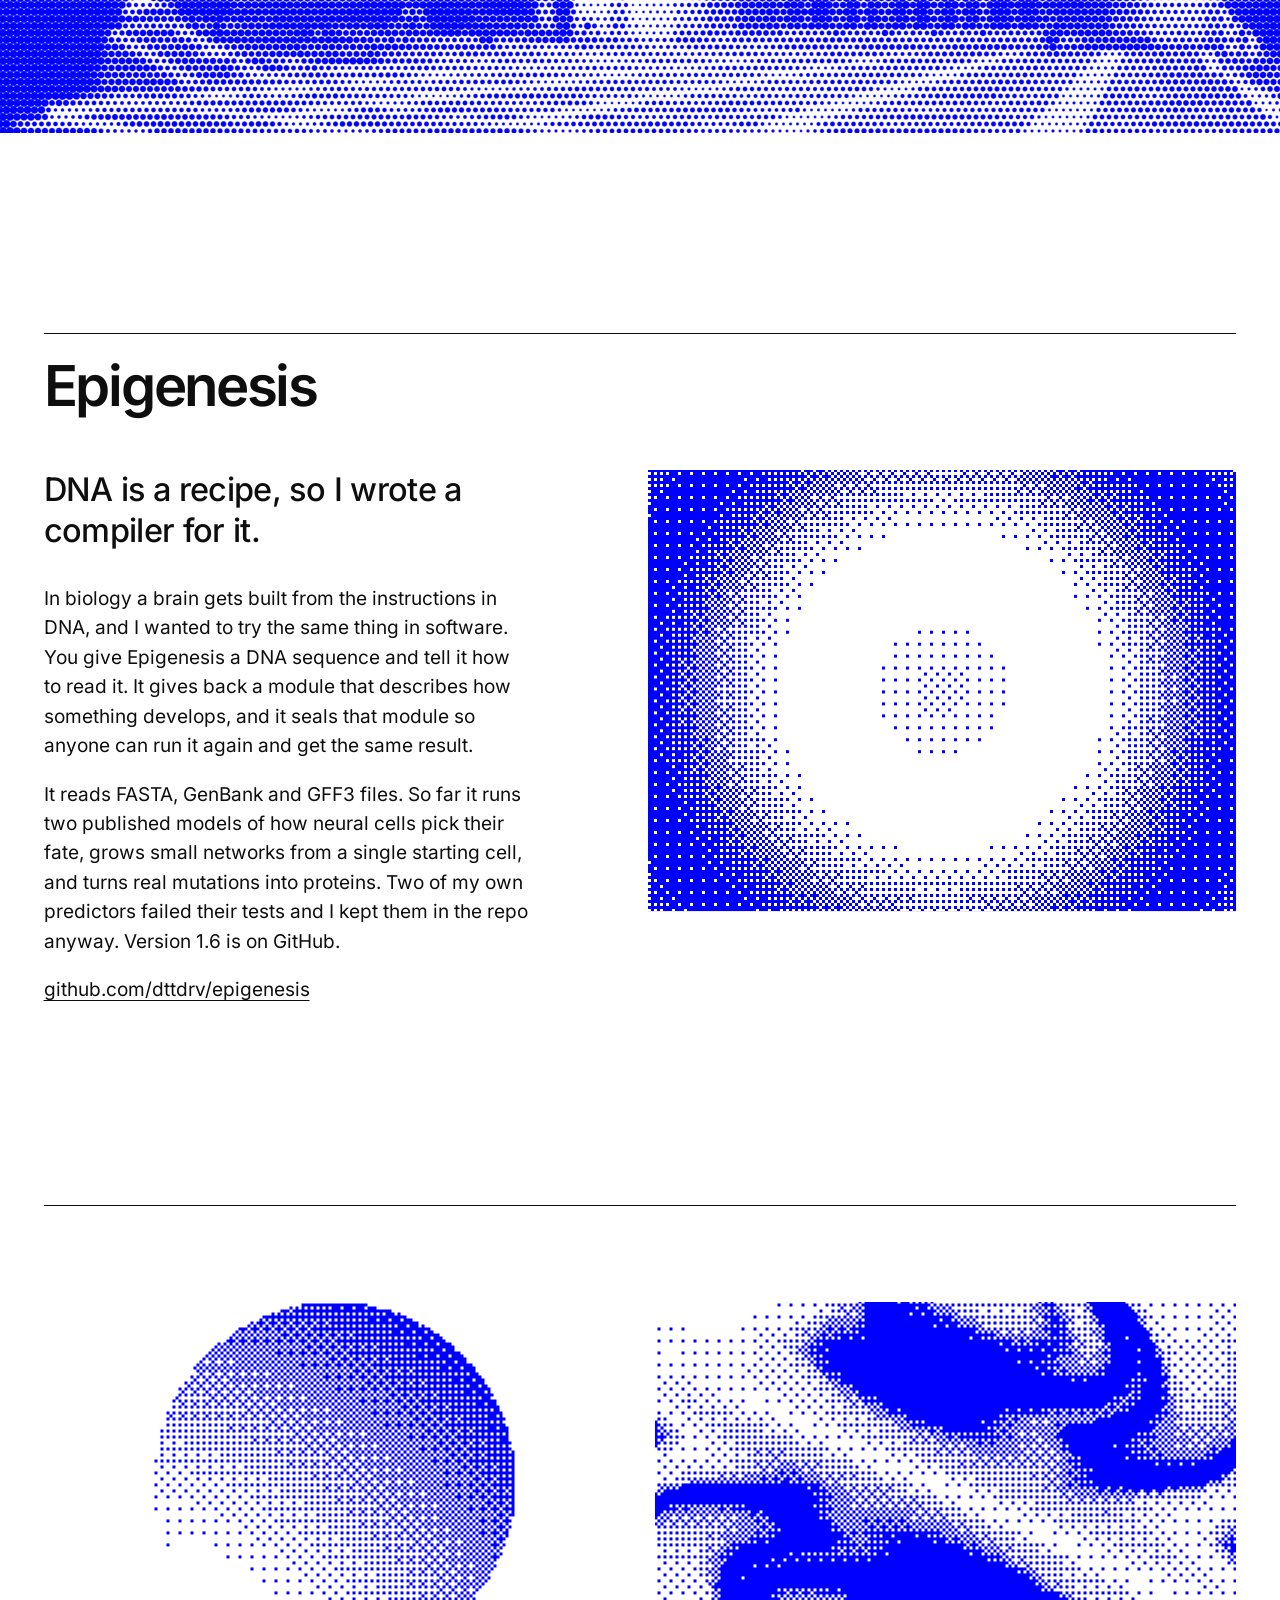
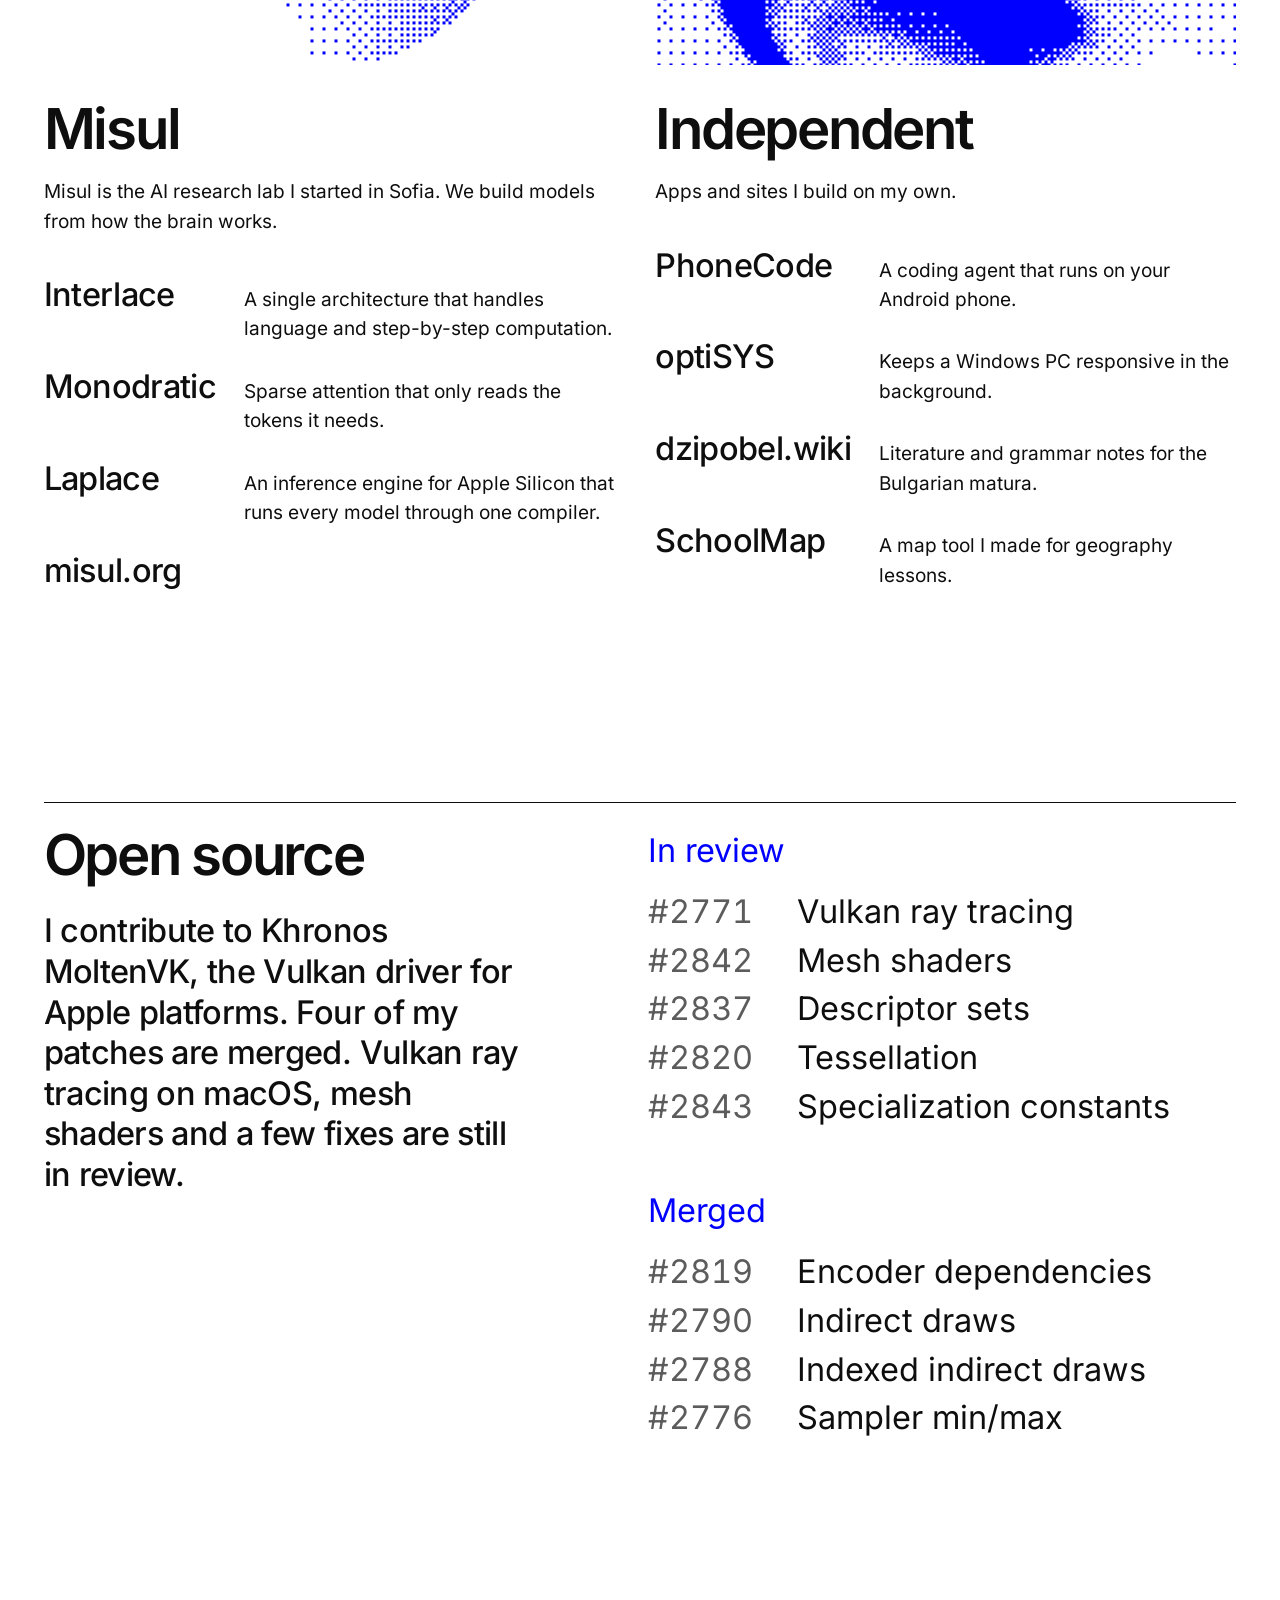
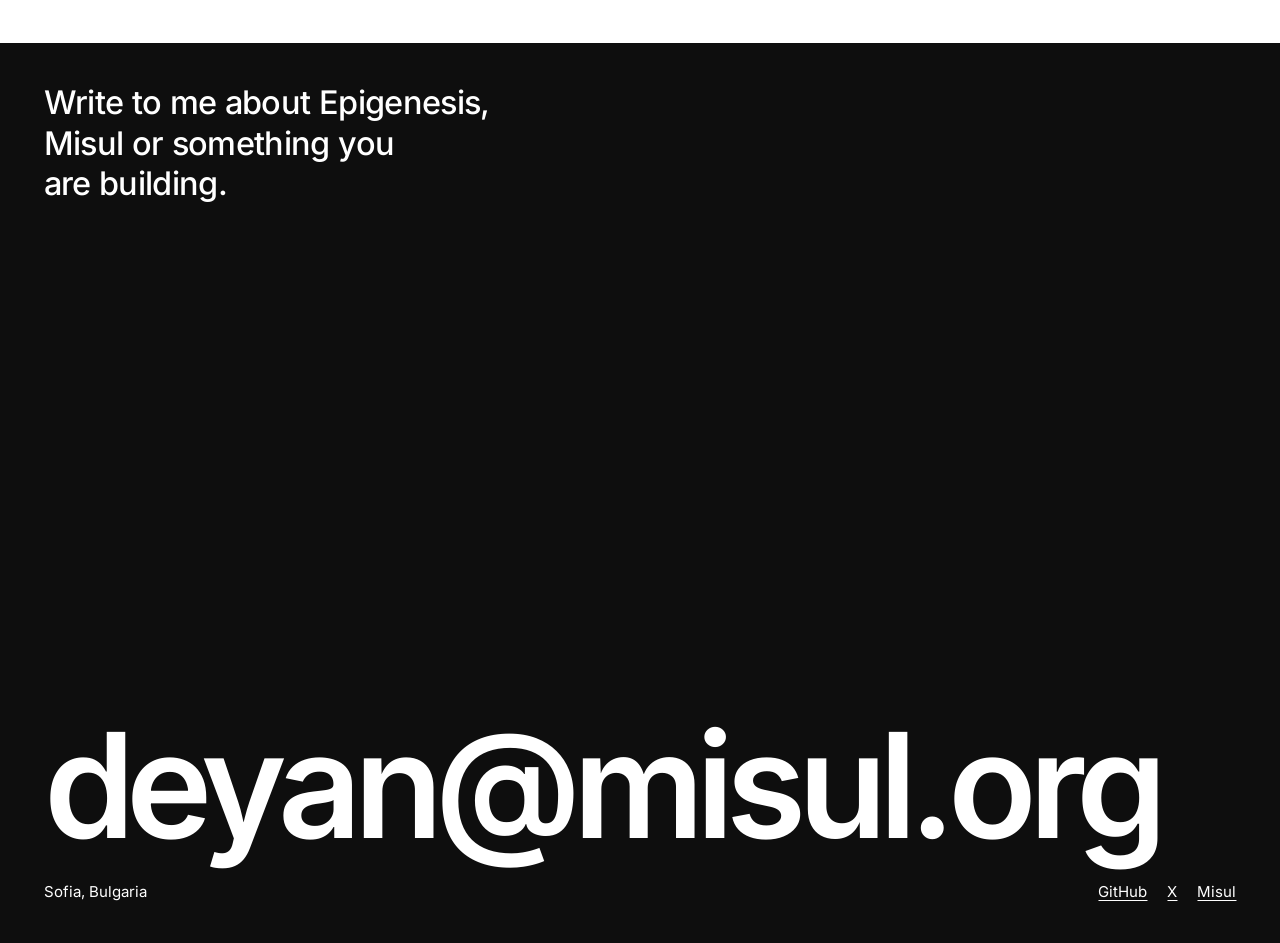
==== commit 561e909c: "Show the PhoneCode and optiSYS screenshots whole instead of printed in dots. At their coarse pitch t" ====
--- a/index.html
+++ b/index.html
@@ -37,11 +37,11 @@
 
   <link rel="icon" type="image/svg+xml" href="favicon.svg">
   <link rel="preload" href="fonts/inter-600-normal-latin.woff2" as="font" type="font/woff2" crossorigin>
-  <link rel="stylesheet" href="fonts.css?v=675e030e78">
-  <link rel="stylesheet" href="home/home.css?v=675e030e78">
+  <link rel="stylesheet" href="fonts.css?v=7c9b4e7ff0">
+  <link rel="stylesheet" href="home/home.css?v=7c9b4e7ff0">
   <script>document.documentElement.className = 'js';</script>
-  <link rel="modulepreload" href="home/main.js?v=675e030e78">
-  <link rel="modulepreload" href="home/strings.js?v=675e030e78">
+  <link rel="modulepreload" href="home/main.js?v=7c9b4e7ff0">
+  <link rel="modulepreload" href="home/strings.js?v=7c9b4e7ff0">
 
   <script type="application/ld+json">
   {
@@ -343,7 +343,7 @@
     </div>
   </footer>
 
-  <script type="module" src="home/main.js?v=675e030e78"></script>
+  <script type="module" src="home/main.js?v=7c9b4e7ff0"></script>
 </body>
 
 </html>
--- a/home/home.css
+++ b/home/home.css
@@ -73,7 +73,6 @@
 /* === Pictures: printed in dots by a shader over the photograph, which stays for when there is no WebGL === */
 .print { position: relative; overflow: hidden; }
 .print img { display: block; width: 100%; height: 100%; object-fit: cover; transition: opacity 400ms; }
-[data-fit="contain"] img { object-fit: contain; }
 .print.printed img { opacity: 0; }
 /* where no photograph fits, a dithered shape; flat colour without WebGL */
 [data-shader="dither"] { background: color-mix(in srgb, var(--accent) 12%, var(--paper)); }
@@ -111,6 +110,11 @@
 .title .name { font-size: min(clamp(64px, 10.6vw, 196px), 19cqi); }
 .cover { position: relative; }
 .cover .print { position: absolute; inset: 0; }
+/* a product screenshot stays whole and unprinted, so its words can be read, on a panel in the accent */
+.cover { background: color-mix(in srgb, var(--accent) 10%, var(--paper)); }
+.shot { display: grid; grid-template: minmax(0, 1fr) / minmax(0, 1fr); place-items: center; padding: clamp(40px, 6vw, 96px); }
+.shot img { width: auto; height: auto; max-width: 100%; max-height: 100%; }
+.shot img[height="2400"] { border-radius: clamp(18px, 2.2vw, 32px); outline: 1px solid color-mix(in srgb, var(--ink) 14%, transparent); }
 .name {
   font: 600 clamp(64px, 10.6vw, 196px)/0.86 var(--text);
   letter-spacing: -0.055em;
@@ -311,7 +315,9 @@
   .hero:has(.cover) { grid-template-columns: minmax(0, 1fr); grid-template-rows: auto 1fr; padding: 52px 0 0; }
   .cover { grid-row: 1; aspect-ratio: 4 / 5; }
   /* a whole screenshot keeps its own shape instead of floating in paper */
-  .cover:has([data-fit="contain"]) { aspect-ratio: 652 / 480; }
+  .cover:has(.shot) { aspect-ratio: auto; }
+  .cover .shot { position: static; padding: 32px var(--margin); }
+  .shot img { max-height: 58svh; }
   .title { padding: 28px var(--margin) 48px; }
   .name, .hero:not(:has(.cover)) .name { font-size: 20.5vw; }
   /* a product's one long word gets the width a two-line name gets per line */
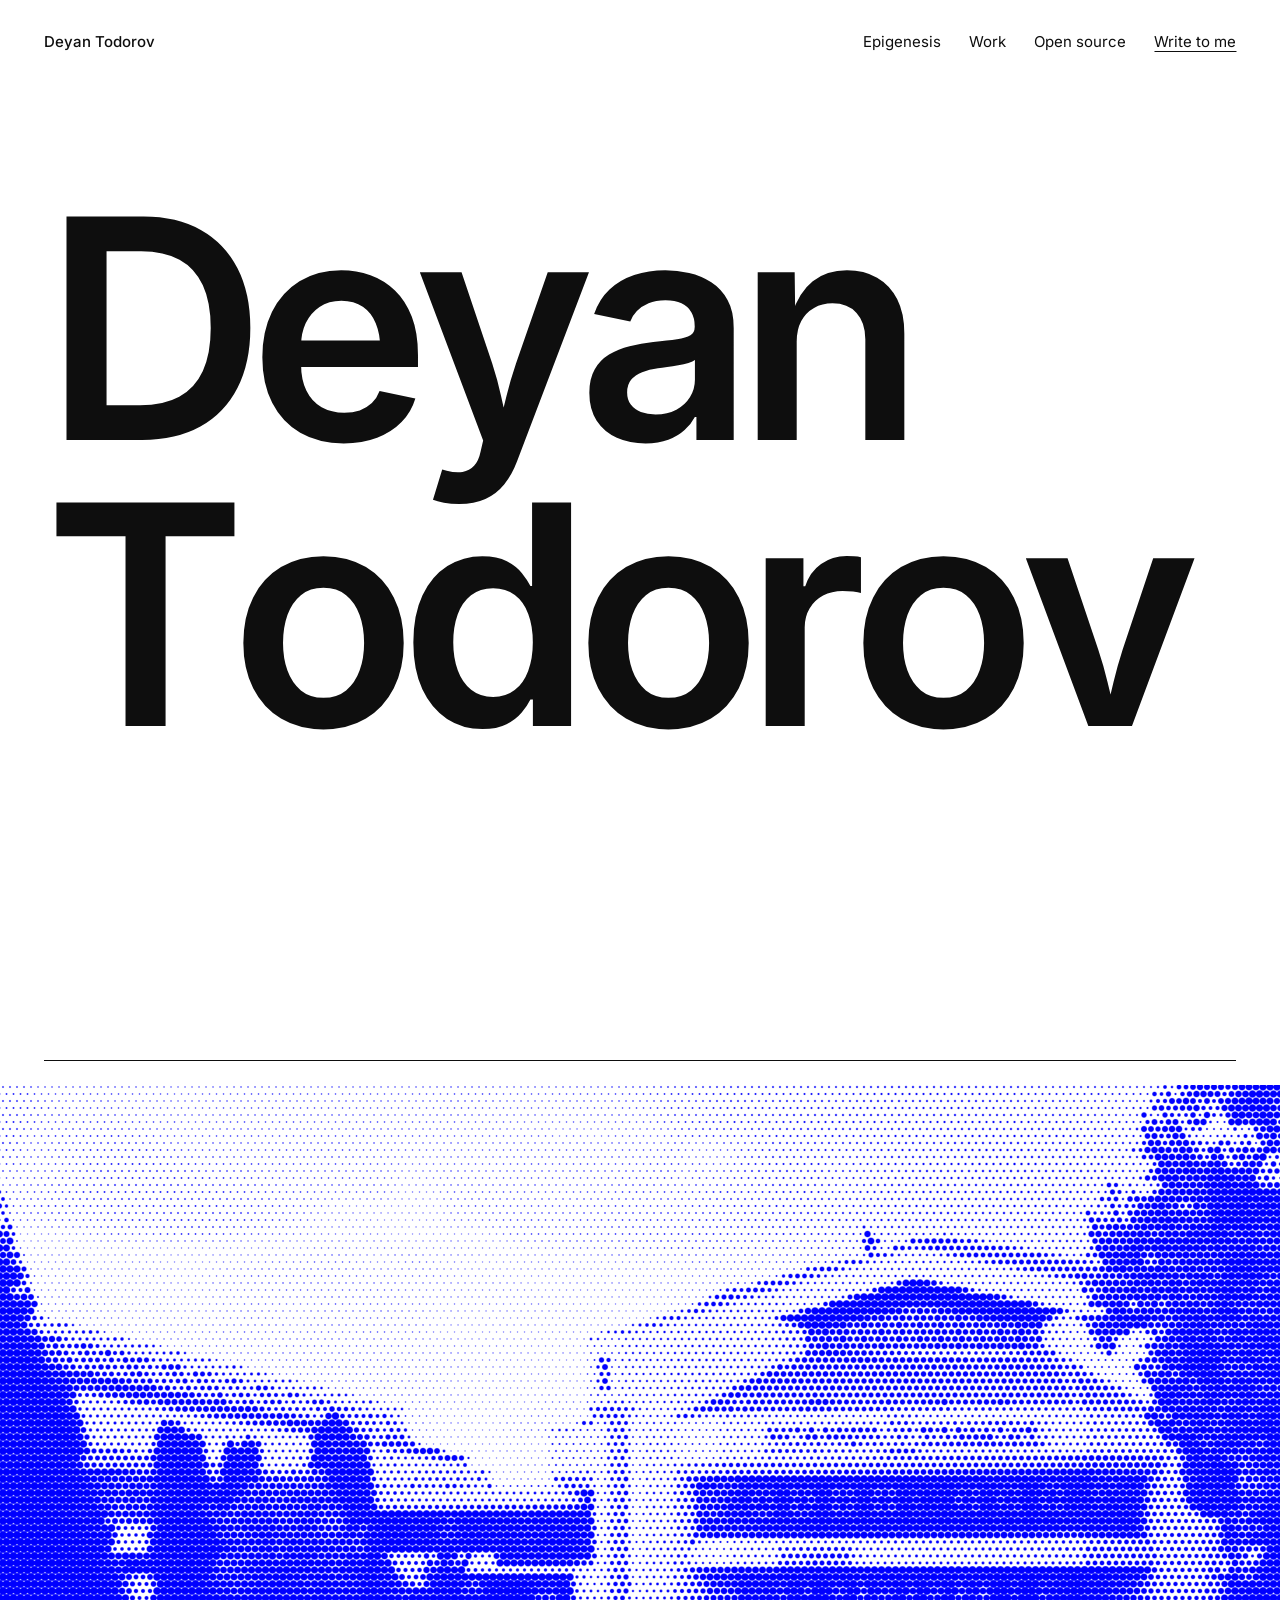
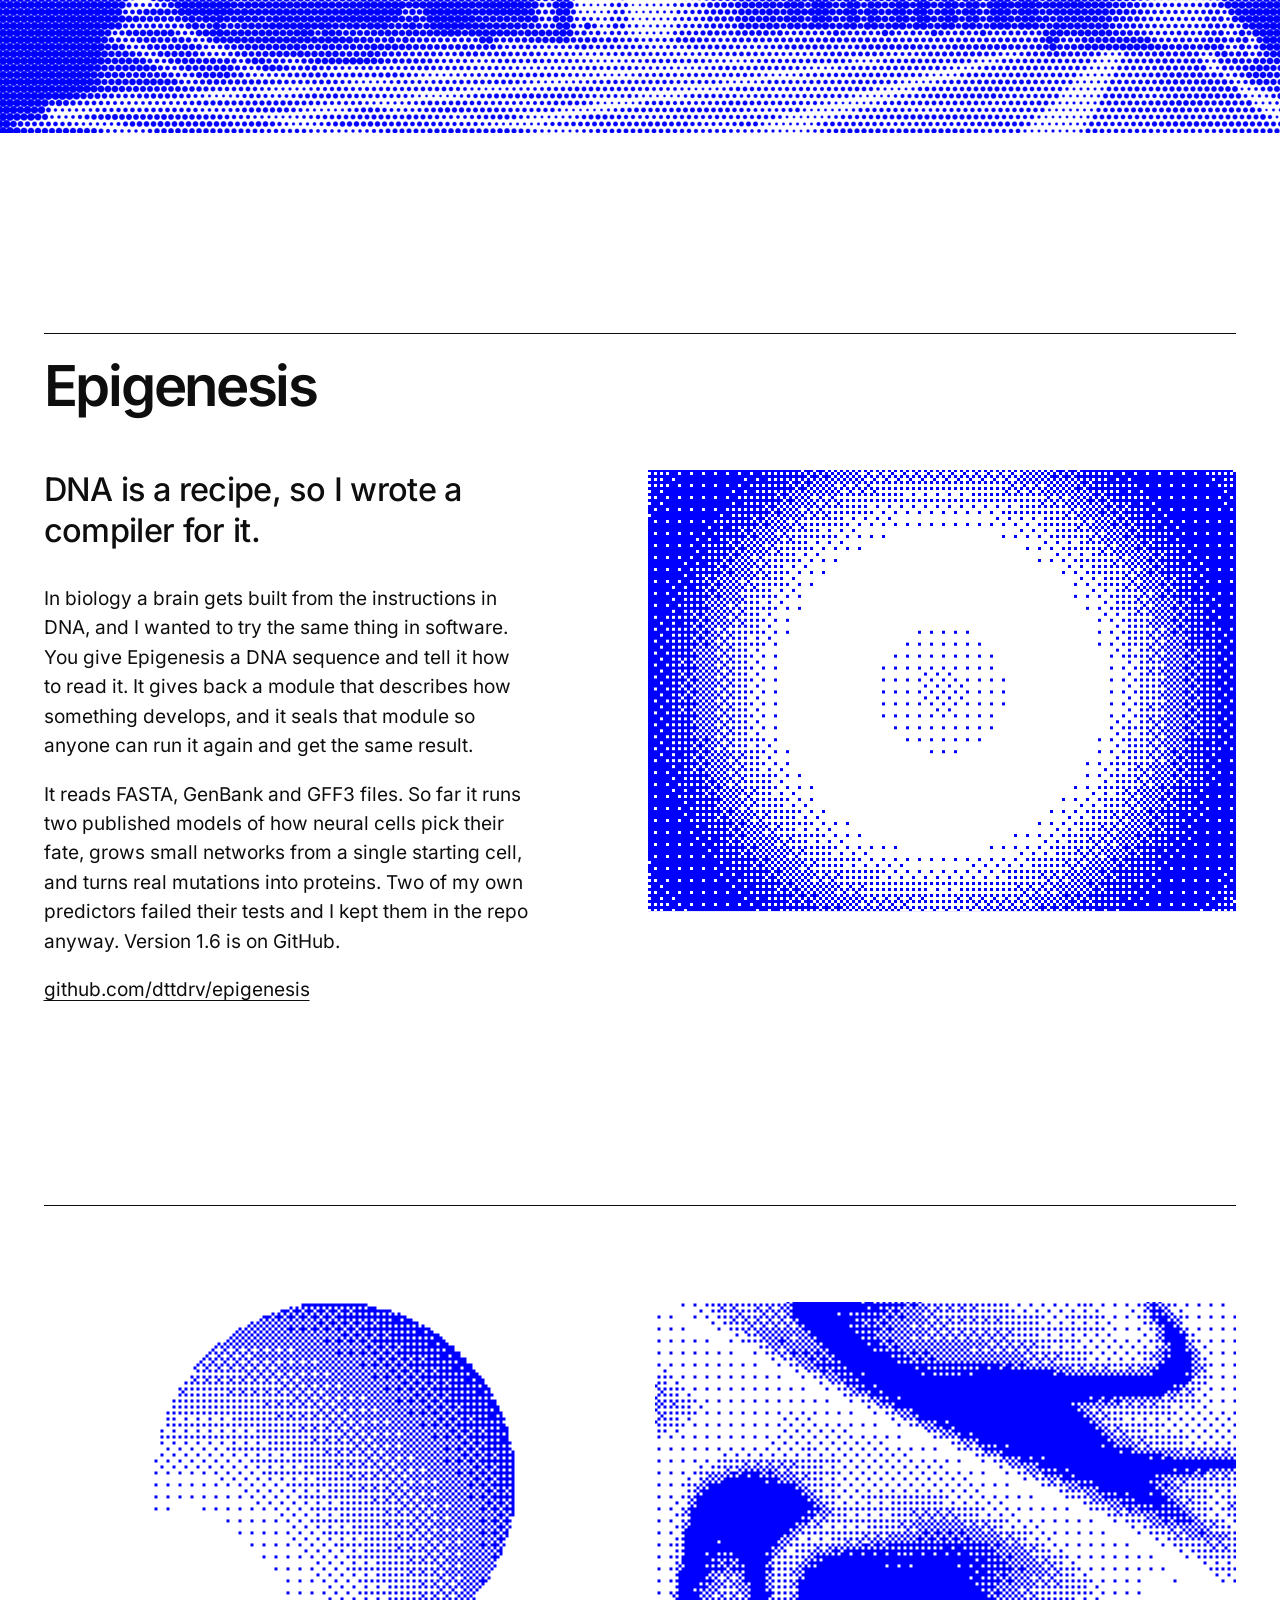
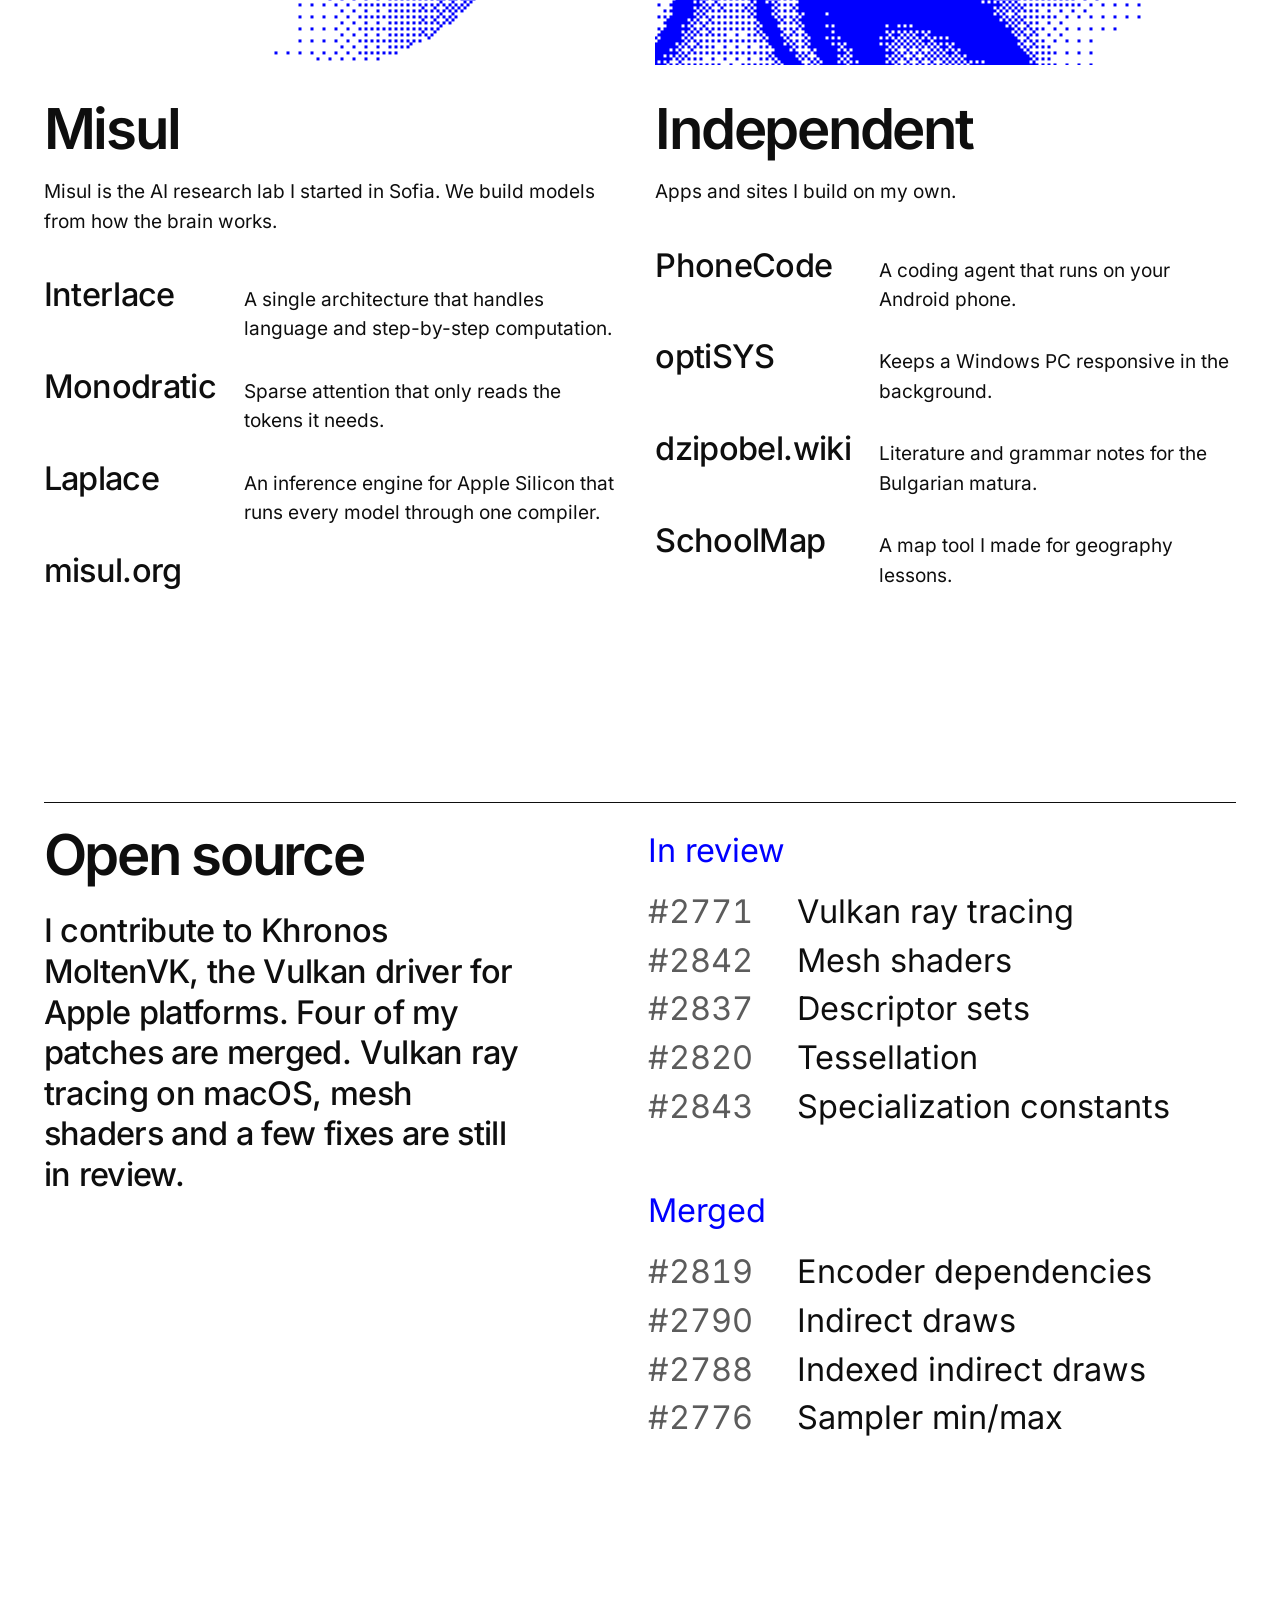
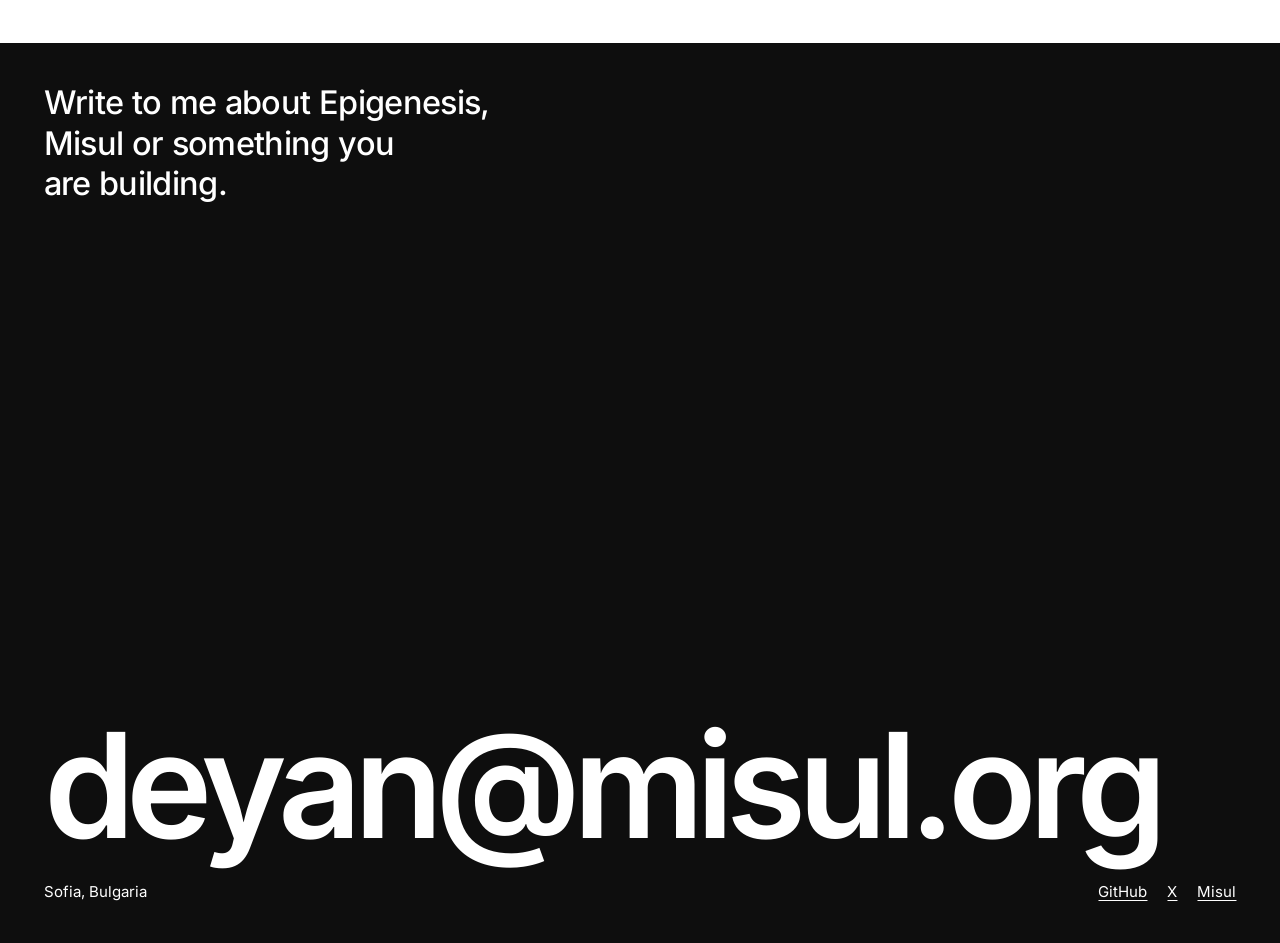
==== commit 4a359d84: "Print the product screenshots again, whole, and sharpen them on hover. Each screenshot is printed in" ====
--- a/index.html
+++ b/index.html
@@ -37,11 +37,11 @@
 
   <link rel="icon" type="image/svg+xml" href="favicon.svg">
   <link rel="preload" href="fonts/inter-600-normal-latin.woff2" as="font" type="font/woff2" crossorigin>
-  <link rel="stylesheet" href="fonts.css?v=7c9b4e7ff0">
-  <link rel="stylesheet" href="home/home.css?v=7c9b4e7ff0">
+  <link rel="stylesheet" href="fonts.css?v=61e52d776b">
+  <link rel="stylesheet" href="home/home.css?v=61e52d776b">
   <script>document.documentElement.className = 'js';</script>
-  <link rel="modulepreload" href="home/main.js?v=7c9b4e7ff0">
-  <link rel="modulepreload" href="home/strings.js?v=7c9b4e7ff0">
+  <link rel="modulepreload" href="home/main.js?v=61e52d776b">
+  <link rel="modulepreload" href="home/strings.js?v=61e52d776b">
 
   <script type="application/ld+json">
   {
@@ -343,7 +343,7 @@
     </div>
   </footer>
 
-  <script type="module" src="home/main.js?v=7c9b4e7ff0"></script>
+  <script type="module" src="home/main.js?v=61e52d776b"></script>
 </body>
 
 </html>
--- a/home/home.css
+++ b/home/home.css
@@ -109,12 +109,13 @@
 /* beside a picture the name never runs past its half: 19cqi fits the widest name, PhoneCode */
 .title .name { font-size: min(clamp(64px, 10.6vw, 196px), 19cqi); }
 .cover { position: relative; }
-.cover .print { position: absolute; inset: 0; }
-/* a product screenshot stays whole and unprinted, so its words can be read, on a panel in the accent */
+.cover > .print { position: absolute; inset: 0; }
+/* a product screenshot is printed whole on a panel in the accent, in a box of its own shape with its own rounded corners,
+   so nothing outside the screenshot prints; pointing at it closes up the dots and then shows the screenshot itself */
 .cover { background: color-mix(in srgb, var(--accent) 10%, var(--paper)); }
-.shot { display: grid; grid-template: minmax(0, 1fr) / minmax(0, 1fr); place-items: center; padding: clamp(40px, 6vw, 96px); }
-.shot img { width: auto; height: auto; max-width: 100%; max-height: 100%; }
-.shot img[height="2400"] { border-radius: clamp(18px, 2.2vw, 32px); outline: 1px solid color-mix(in srgb, var(--ink) 14%, transparent); }
+.shot { position: absolute; inset: 0; display: grid; place-items: center; padding: clamp(40px, 6vw, 96px); container-type: size; }
+.shot .print { width: min(100cqw, 100cqh * var(--ar)); aspect-ratio: var(--ar); outline: 1px solid color-mix(in srgb, var(--ink) 12%, transparent); }
+.shot .print.printed:hover img { opacity: 1; transition-delay: 220ms; }
 .name {
   font: 600 clamp(64px, 10.6vw, 196px)/0.86 var(--text);
   letter-spacing: -0.055em;
@@ -316,8 +317,7 @@
   .cover { grid-row: 1; aspect-ratio: 4 / 5; }
   /* a whole screenshot keeps its own shape instead of floating in paper */
   .cover:has(.shot) { aspect-ratio: auto; }
-  .cover .shot { position: static; padding: 32px var(--margin); }
-  .shot img { max-height: 58svh; }
+  .shot { position: relative; height: min(calc((100vw - 2 * var(--margin)) / var(--ar) + 64px), 62svh); padding: 32px var(--margin); }
   .title { padding: 28px var(--margin) 48px; }
   .name, .hero:not(:has(.cover)) .name { font-size: 20.5vw; }
   /* a product's one long word gets the width a two-line name gets per line */
